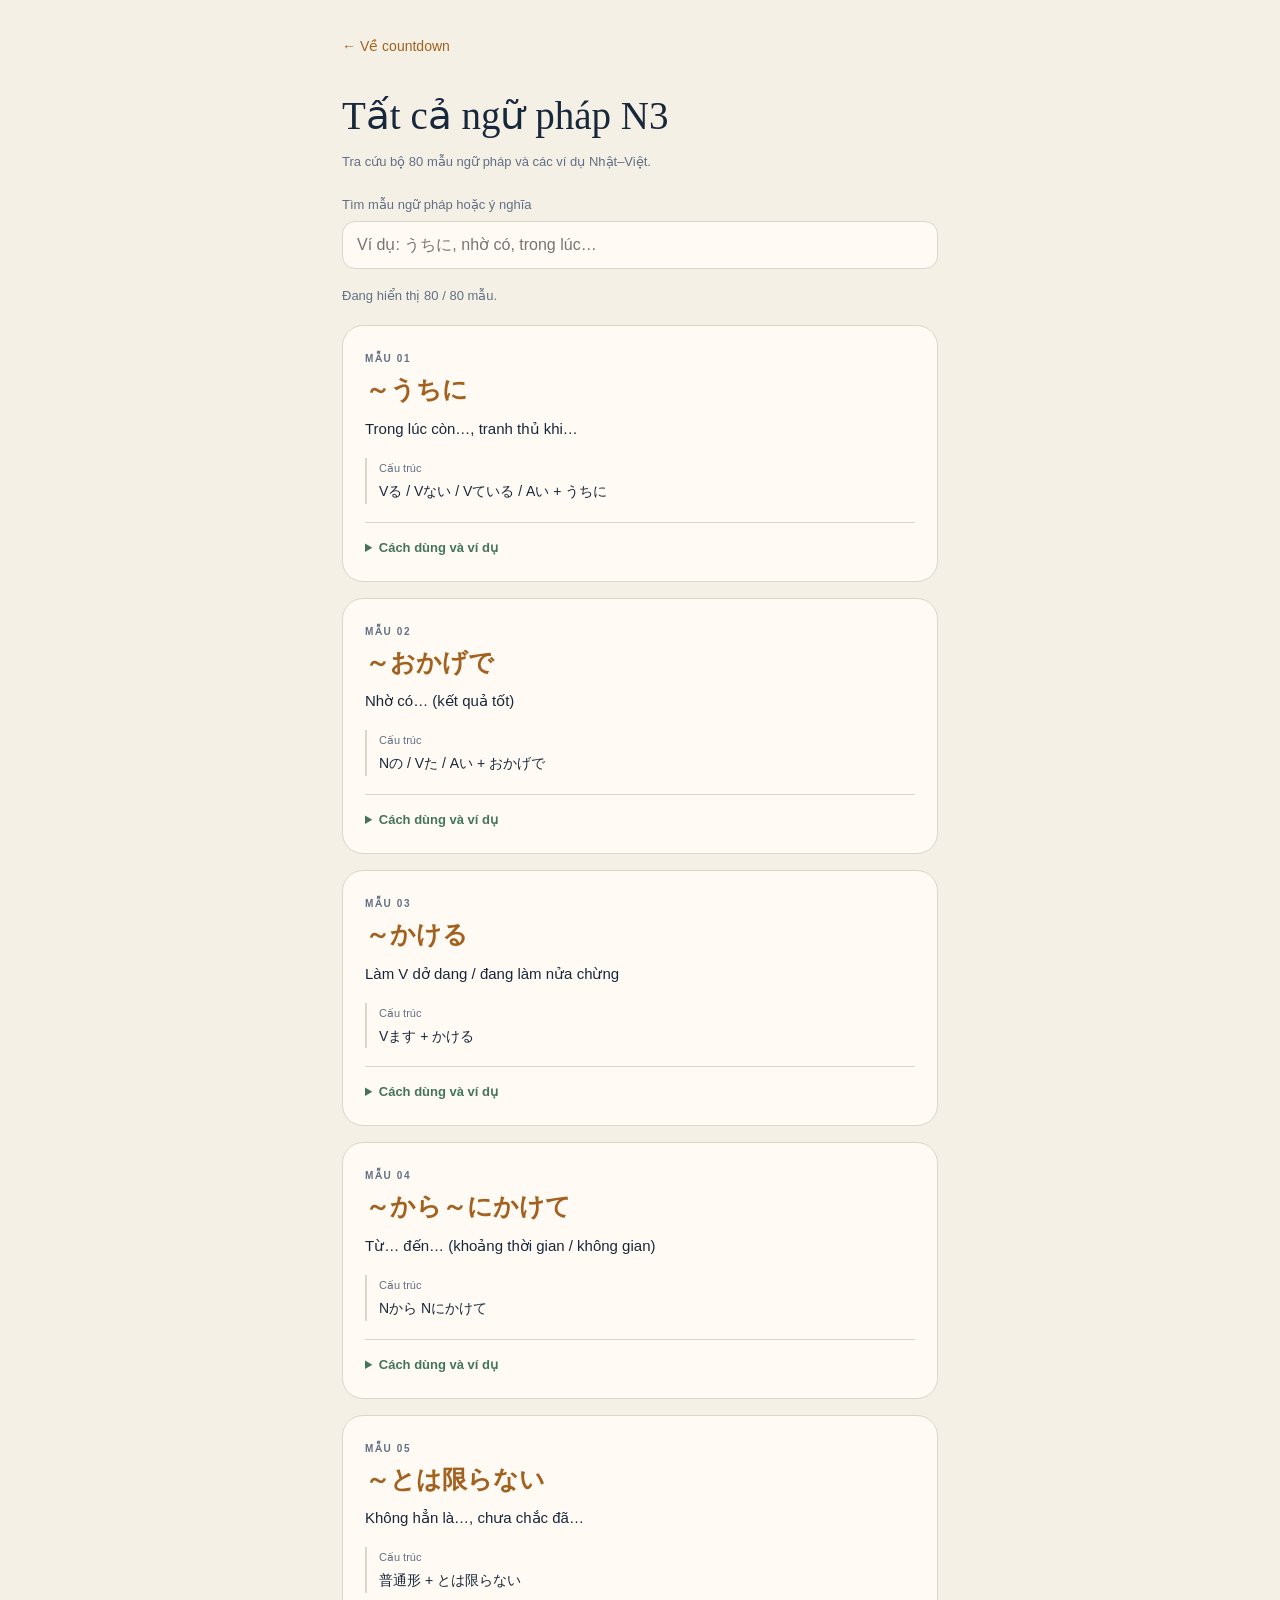
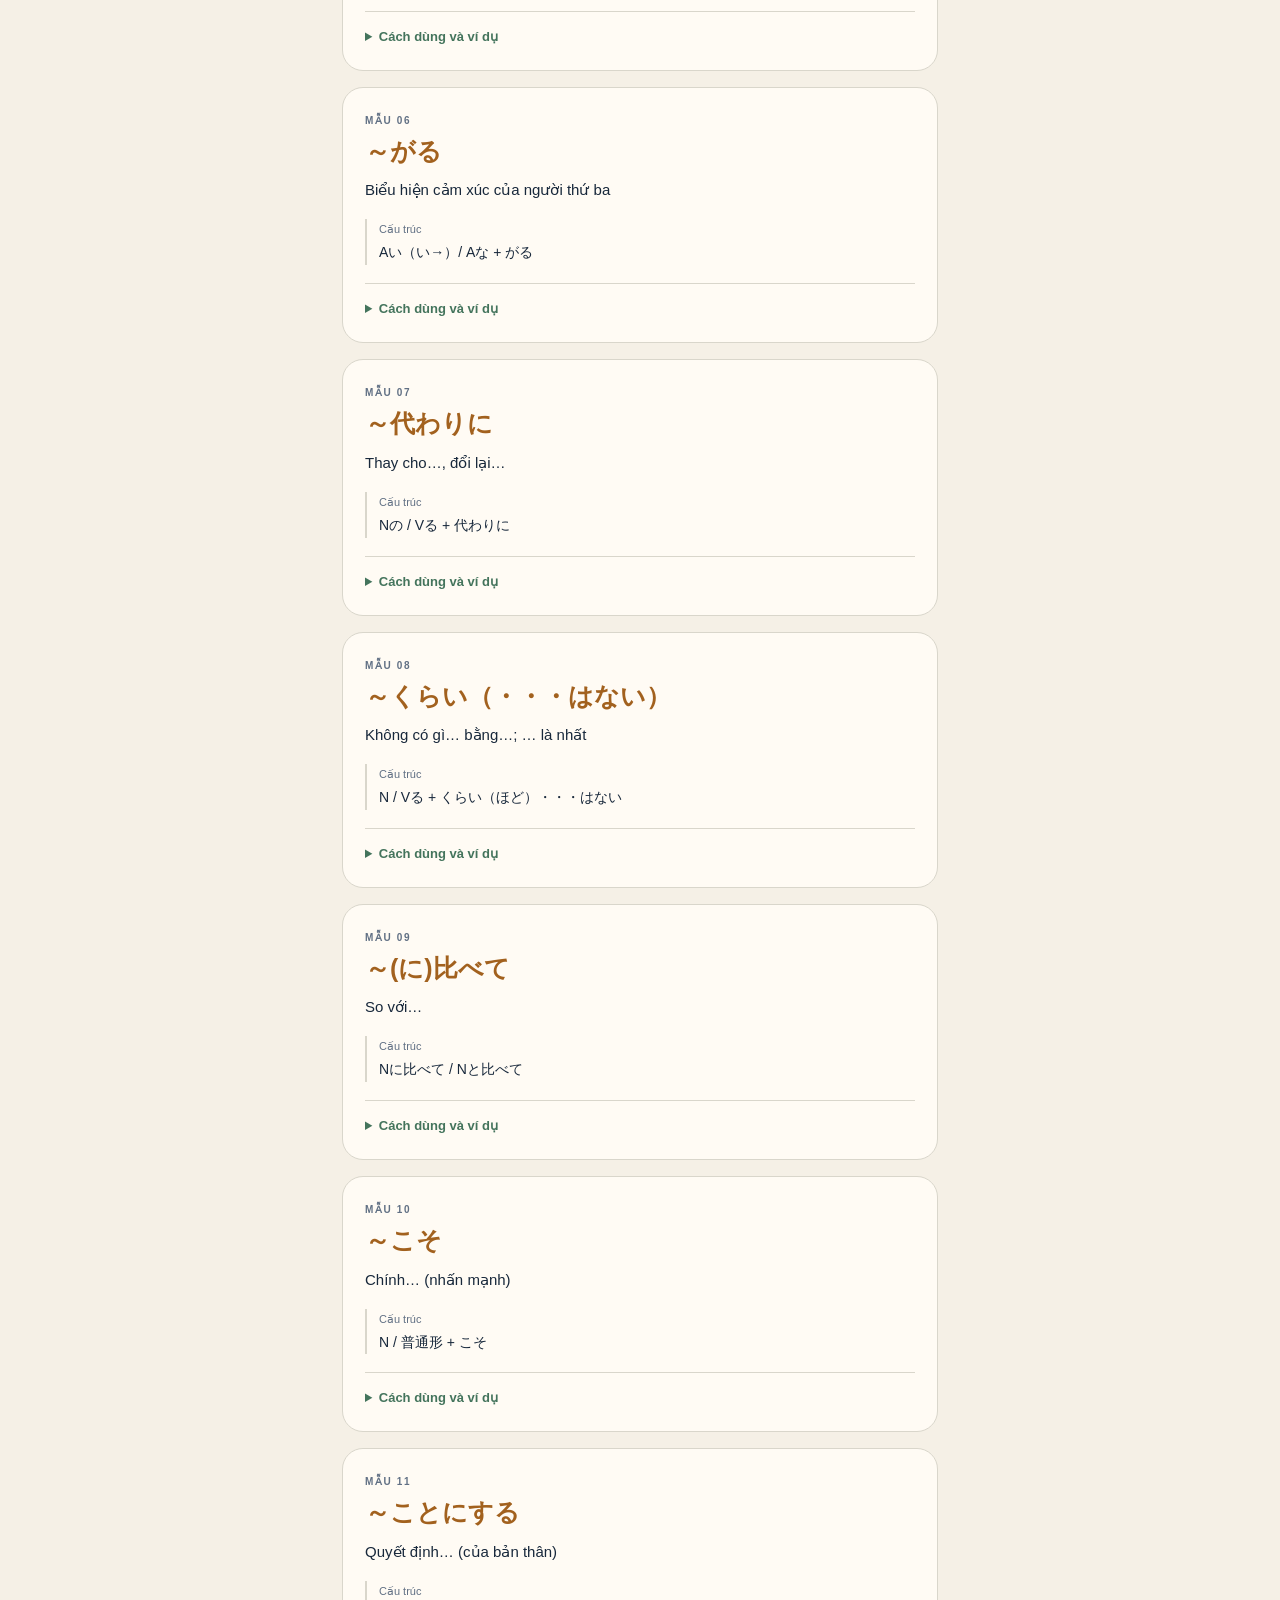
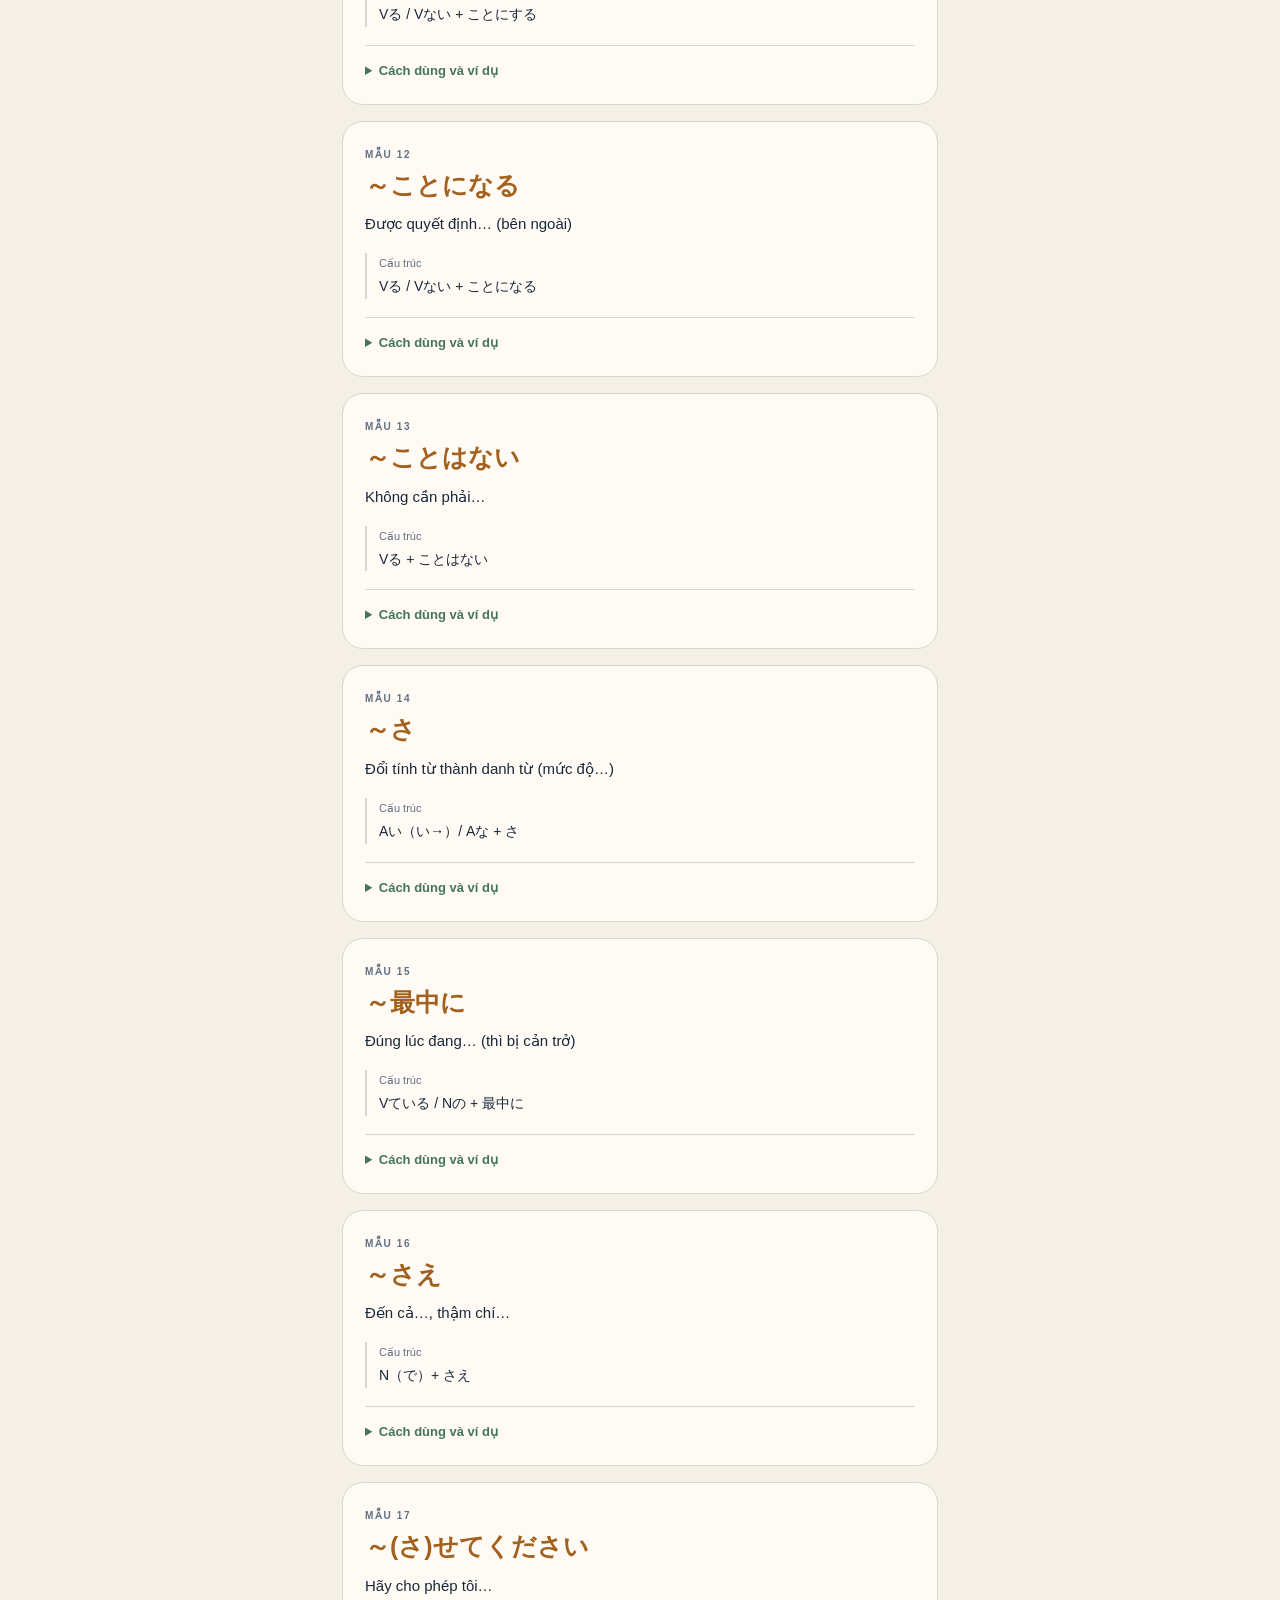
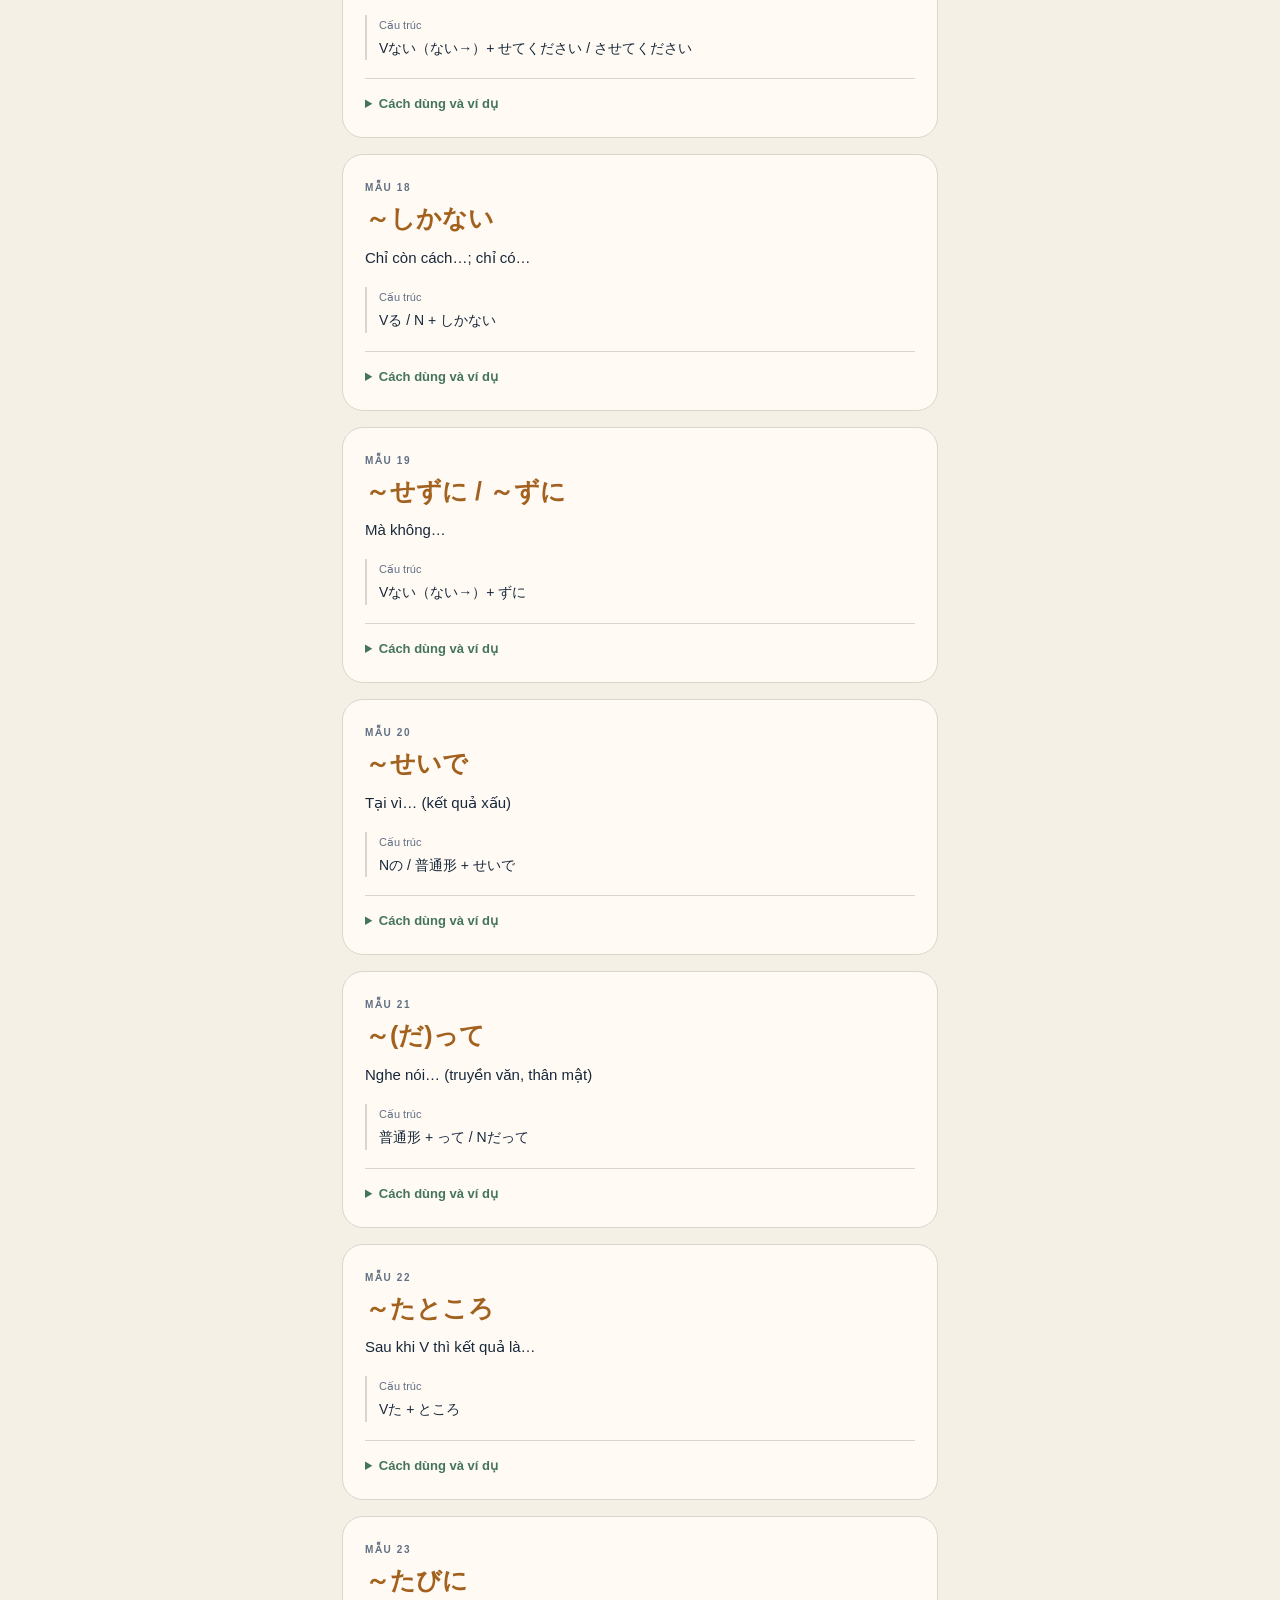
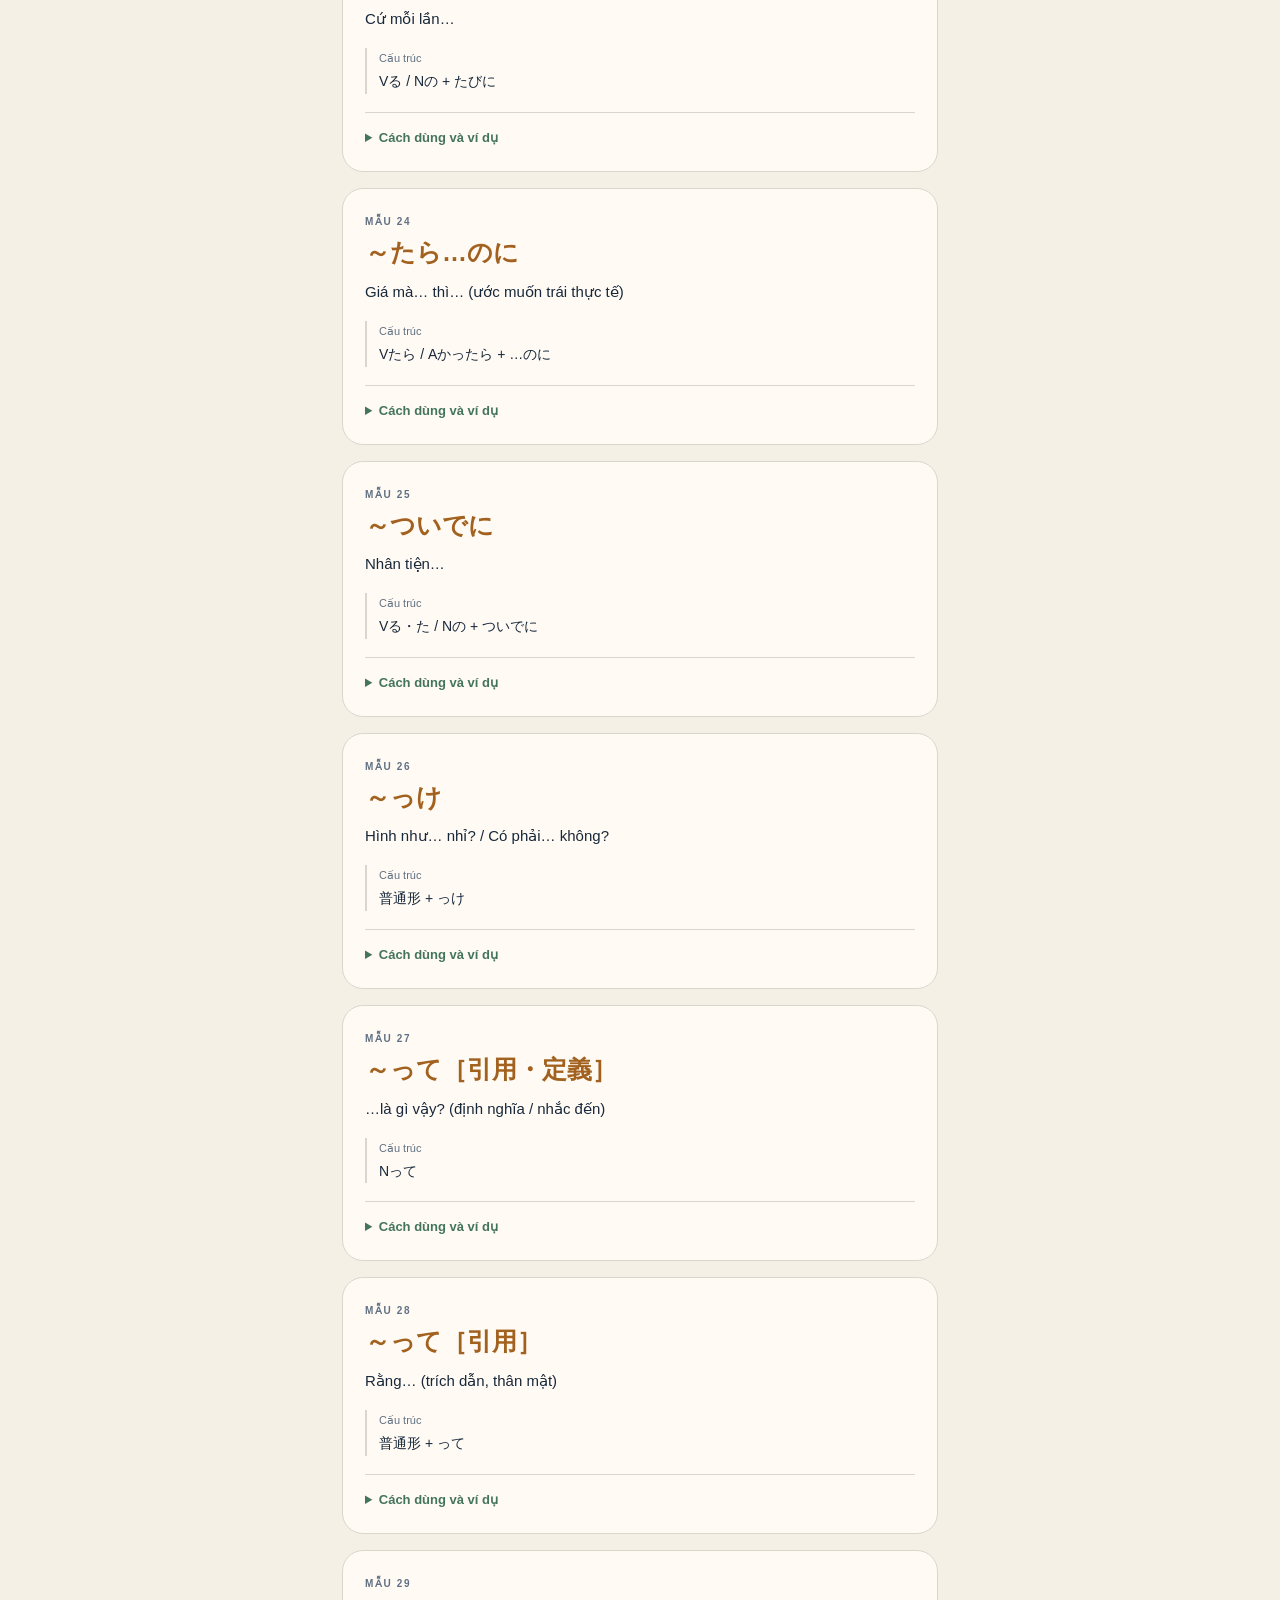
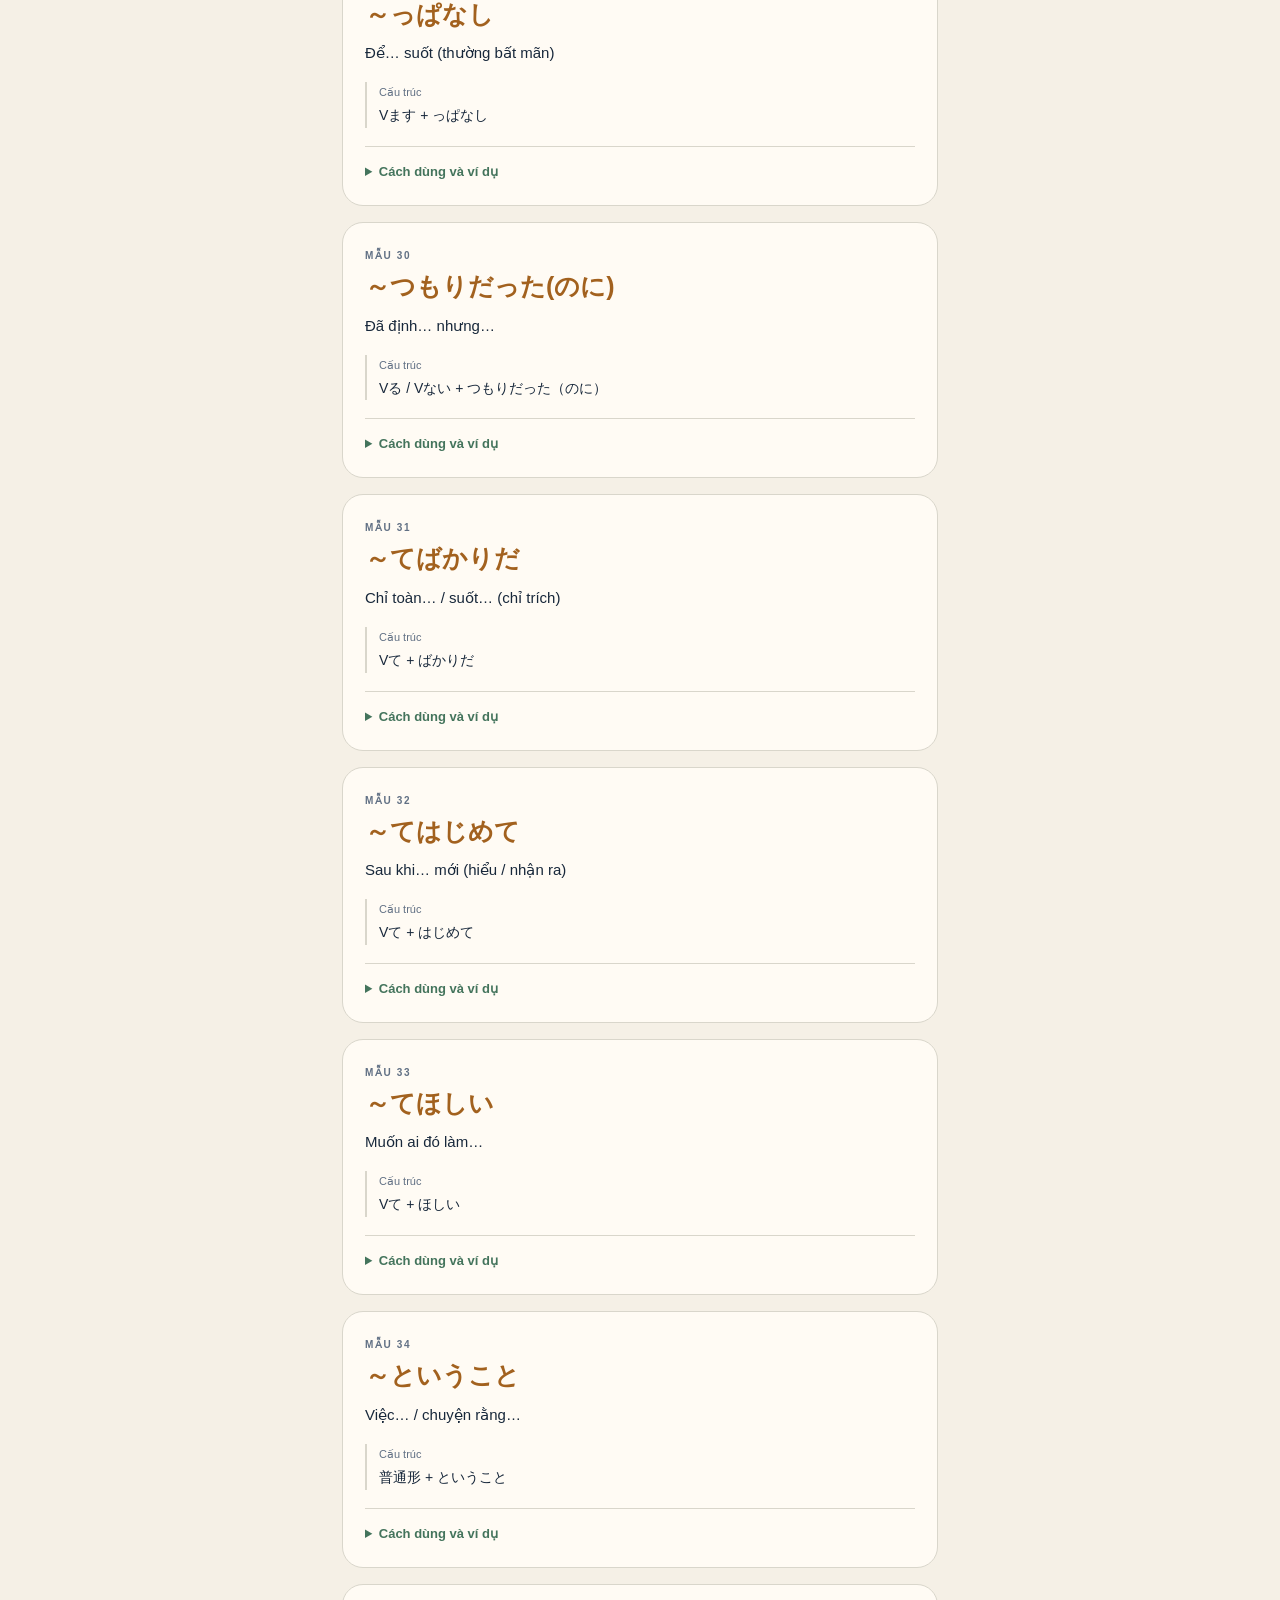
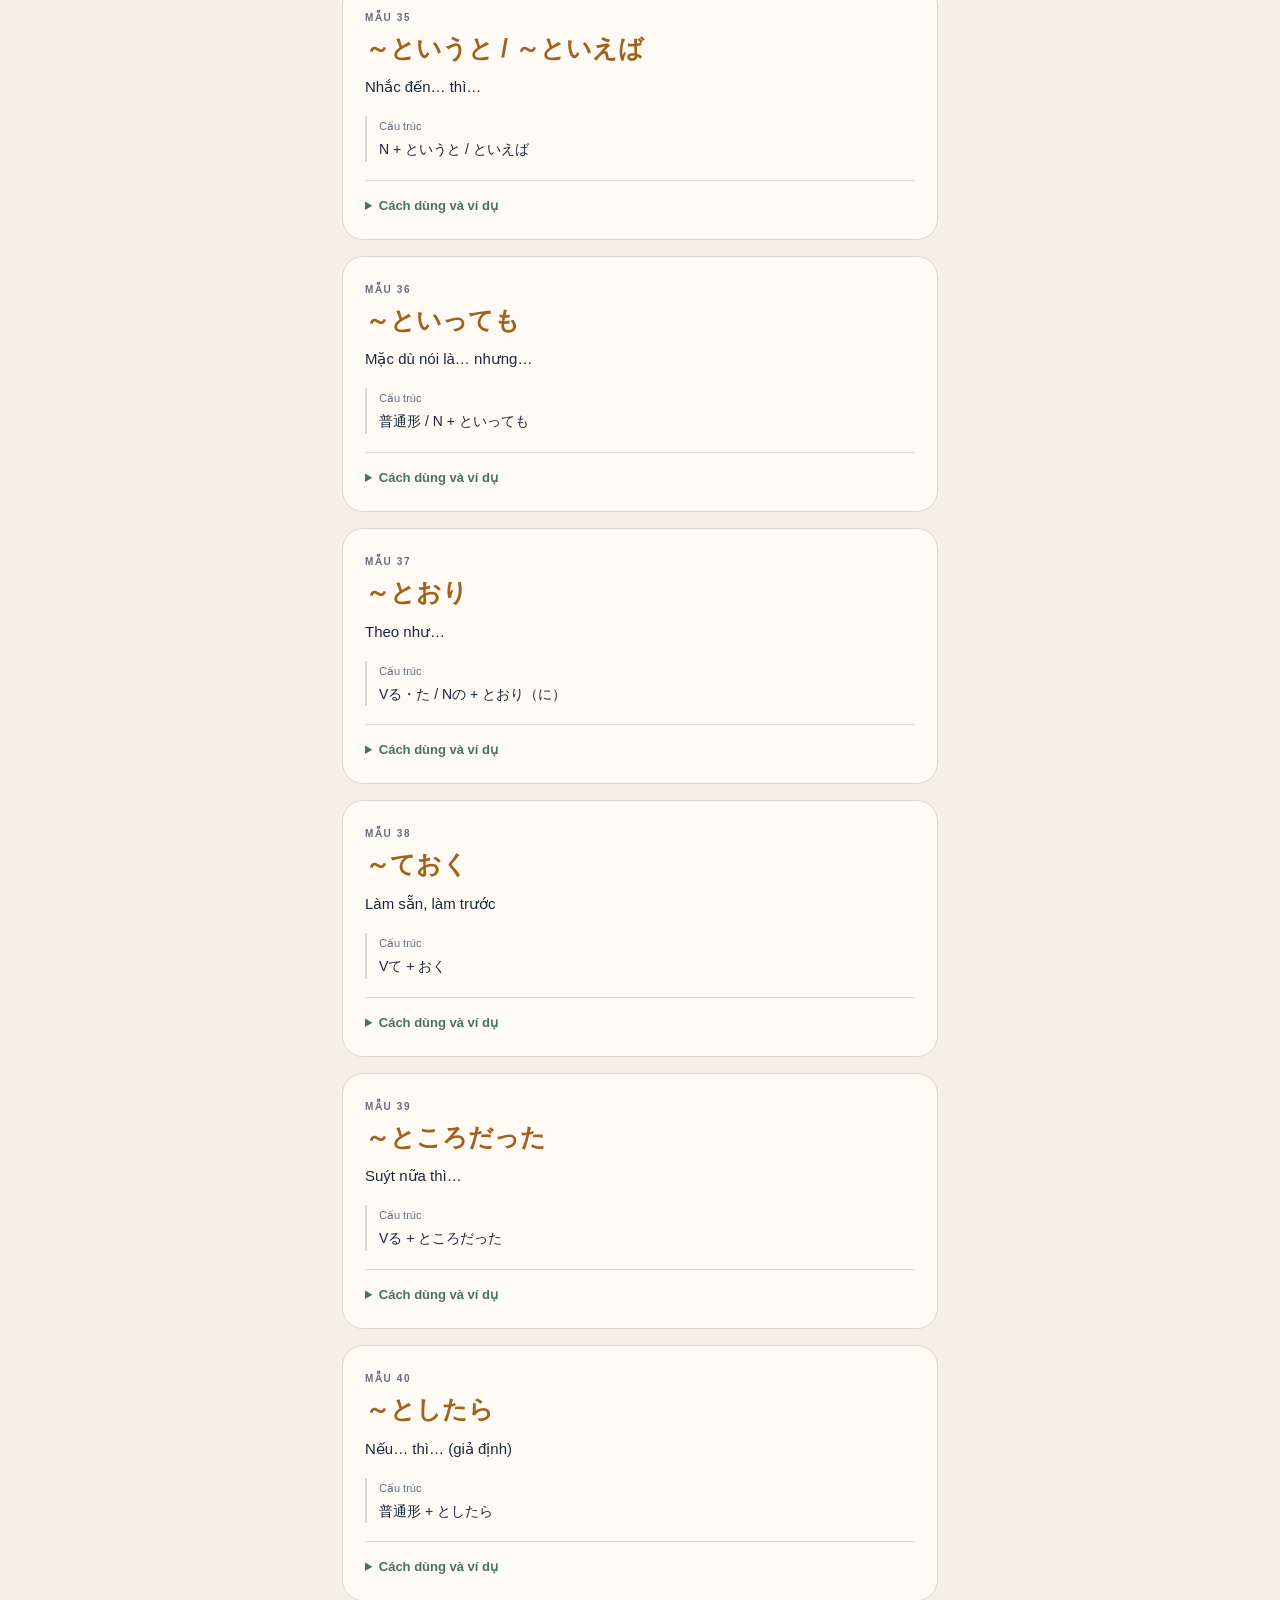
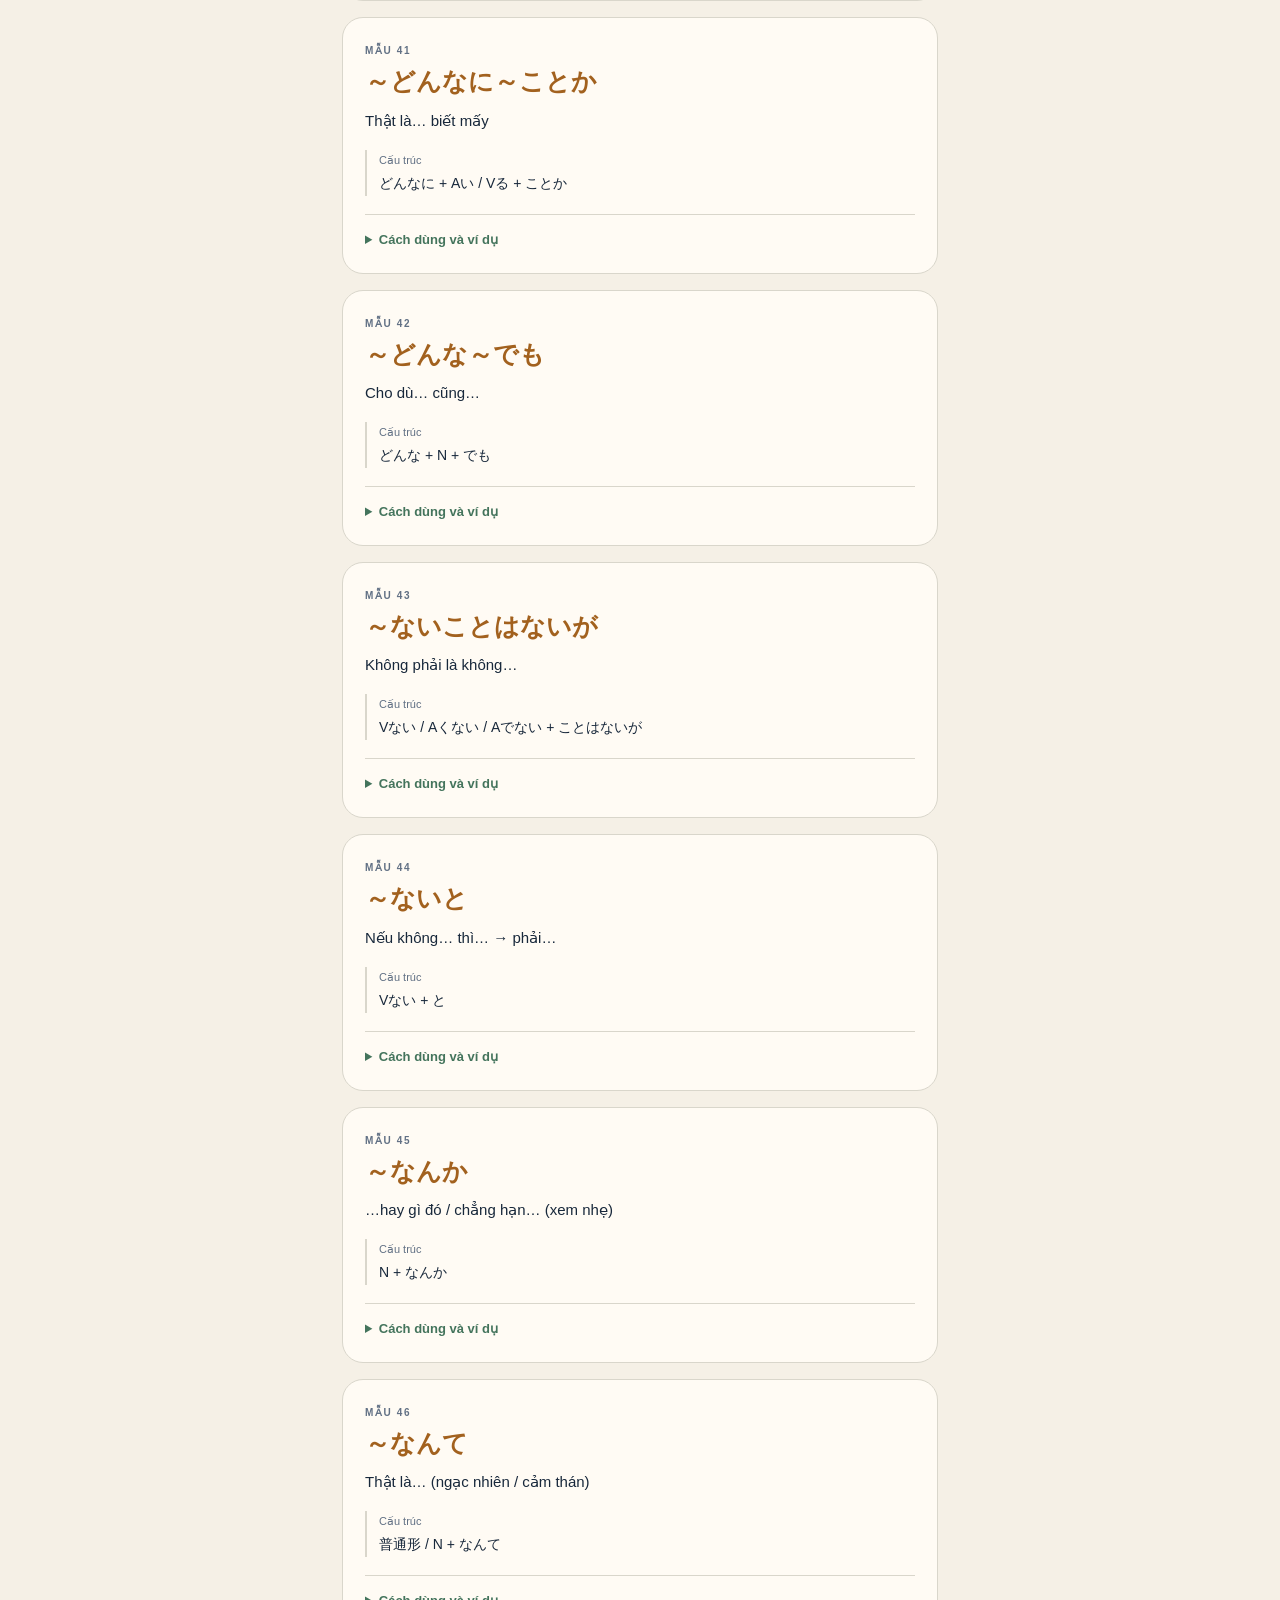
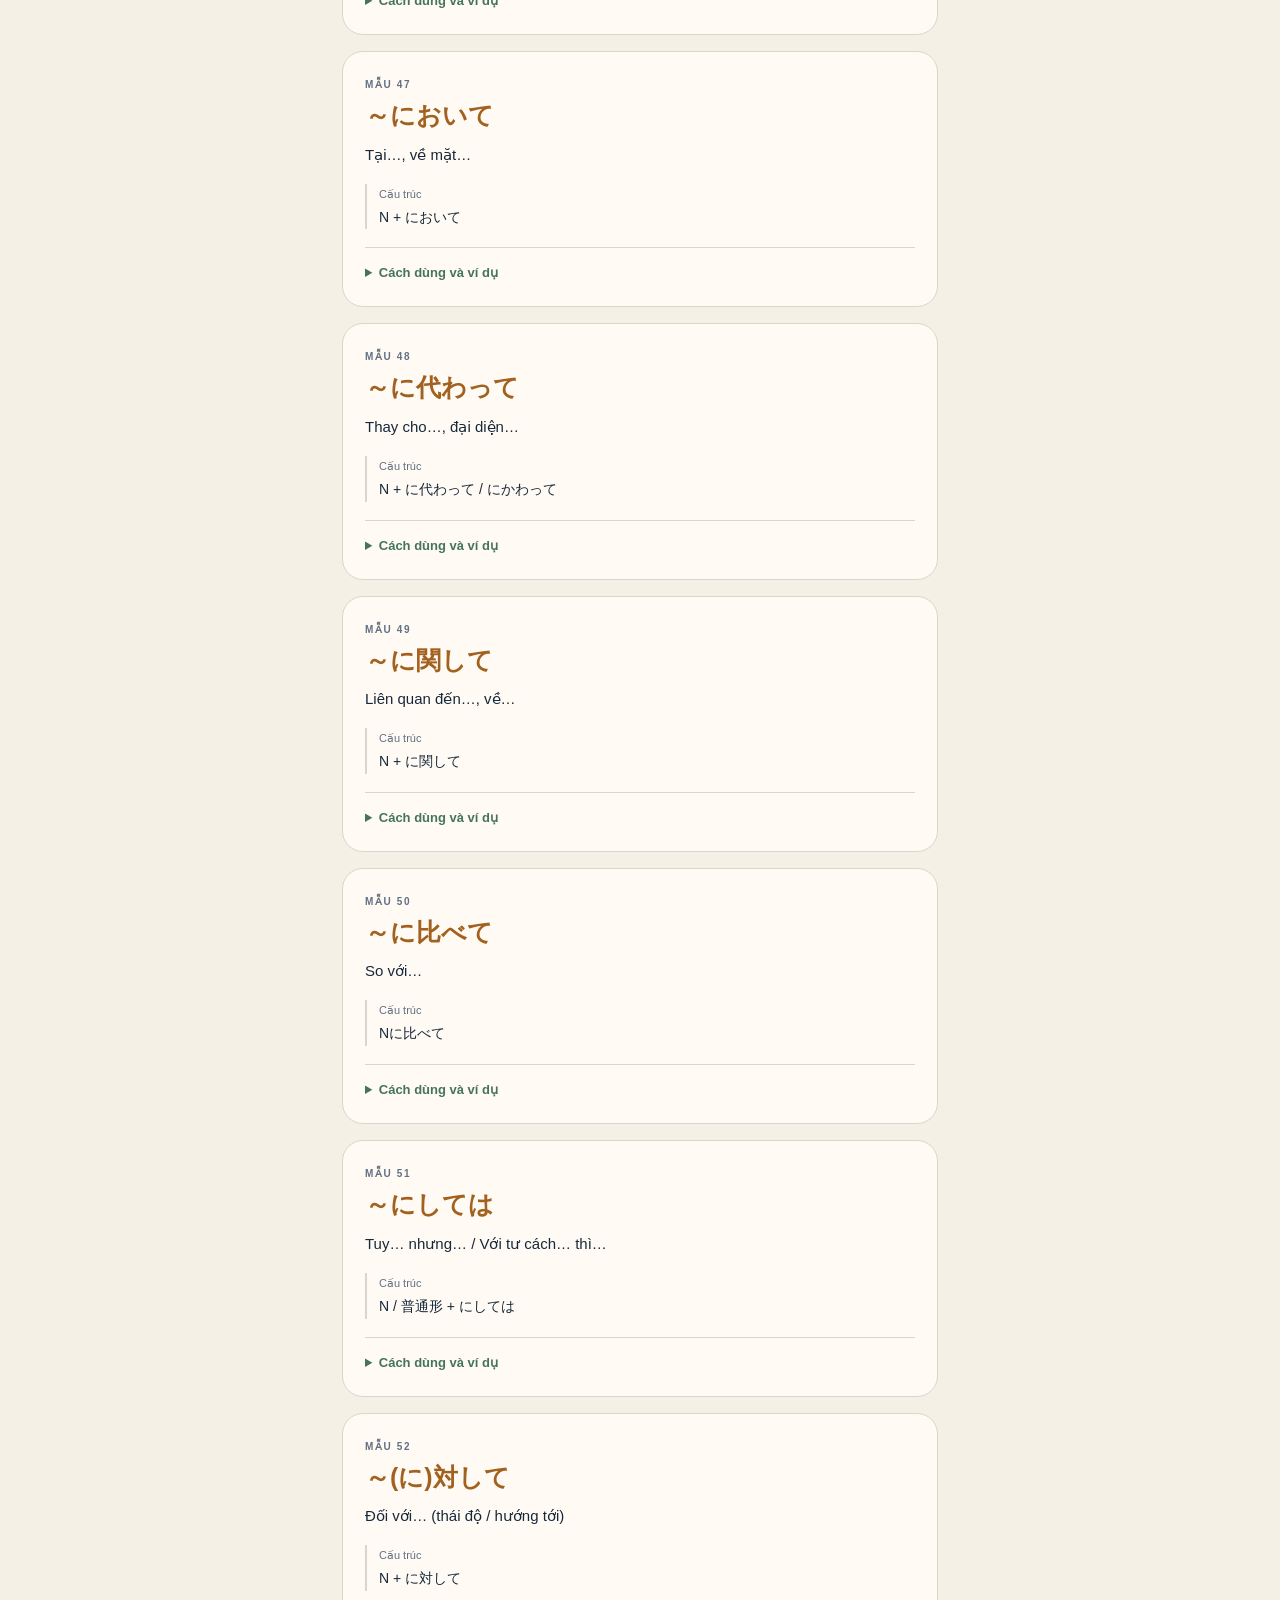
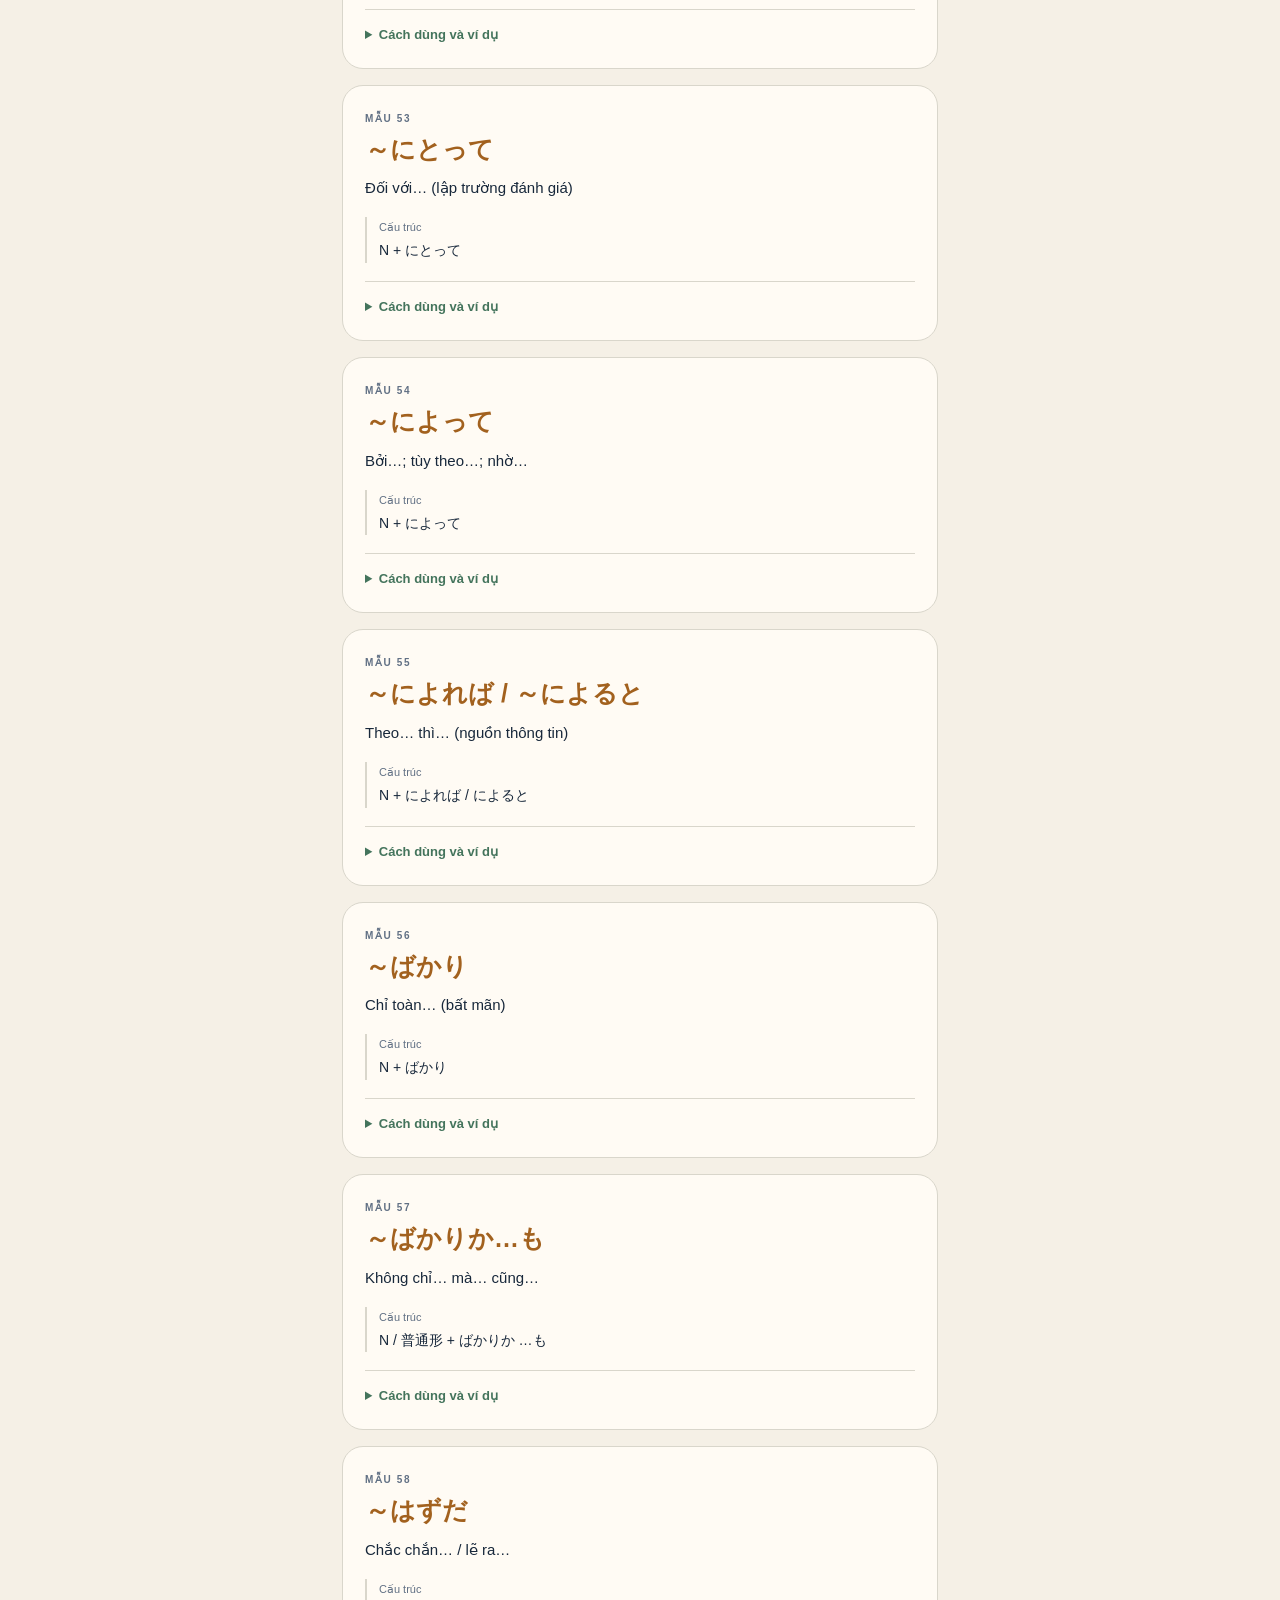
==== grammar.html @ 79e0110e "Add five random N3 grammar patterns and searchable full library" ====
<!doctype html>
<html lang="vi">
<head>
  <meta charset="utf-8">
  <meta name="viewport" content="width=device-width, initial-scale=1, viewport-fit=cover">
  <meta name="theme-color" content="#11223a">
  <title>Tất cả ngữ pháp N3 · JLPT</title>
  <link rel="icon" type="image/svg+xml" href="./icon.svg">
  <link rel="stylesheet" href="./grammar.css">
  <style>
    :root{color-scheme:dark;--bg:#0b1729;--card:#13243c;--line:#304662;--text:#f5f2e9;--muted:#a9b6c8;--accent:#eabb76;--green:#a8d6ba}
    @media(prefers-color-scheme:light){:root{color-scheme:light;--bg:#f5f0e6;--card:#fffbf4;--line:#d9d6cb;--text:#18283b;--muted:#617084;--accent:#a2611e;--green:#44745c}}
  </style>
  <script type="module" src="./grammar.js"></script>
</head>
<body class="grammar-library-page"><main id="library-grammar">
  <a href="./" class="back">← Về countdown</a>
  <header><h1>Tất cả ngữ pháp N3</h1><p class="grammar-status">Tra cứu bộ 80 mẫu ngữ pháp và các ví dụ Nhật–Việt.</p></header>
  <label class="grammar-search-label" for="grammar-search">Tìm mẫu ngữ pháp hoặc ý nghĩa</label>
  <input class="grammar-search" id="grammar-search" type="search" placeholder="Ví dụ: うちに, nhờ có, trong lúc…" autocomplete="off">
  <p class="grammar-status" id="grammar-status" role="status">Đang tải ngữ pháp…</p>
  <button class="grammar-retry" id="grammar-retry" type="button" hidden>Thử tải lại</button>
  <div class="grammar-list" id="grammar-list" aria-busy="true"></div>
  <noscript>Bật JavaScript để xem danh sách ngữ pháp.</noscript>
</main></body>
</html>
---- grammar.css ----
.grammar-panel{margin-top:36px}.grammar-heading{font-family:Georgia,"Times New Roman",serif;font-size:29px;font-weight:400;line-height:1.2;margin:10px 0 12px}.grammar-status{font-size:13px;color:var(--muted);line-height:1.6;margin:0 0 19px}.grammar-list{display:grid;gap:16px}.grammar-card{min-width:0;padding:22px;border:1px solid var(--line);border-radius:21px;background:var(--card);overflow-wrap:anywhere}.grammar-number{font-size:10px;letter-spacing:.16em;color:var(--muted);font-weight:750}.grammar-pattern{font-size:25px;line-height:1.5;color:var(--accent);font-weight:700;margin:5px 0 8px}.grammar-meaning{font-size:15px;line-height:1.6;margin:0 0 17px;color:var(--text)}.grammar-structure{border-left:2px solid var(--line);padding-left:12px}.grammar-structure>span{color:var(--muted);font-size:11px}.grammar-structure p{font-size:14px;line-height:1.7;margin:4px 0 0;white-space:pre-wrap;color:var(--text)}.grammar-details{margin-top:18px;border-top:1px solid var(--line);padding-top:13px}.grammar-details summary{cursor:pointer;color:var(--green);font-weight:650;font-size:13px;padding:4px 0}.grammar-details summary:focus-visible,.grammar-settings-link:focus-visible{outline:2px solid var(--accent);outline-offset:4px;border-radius:3px}.grammar-detail-content{font-size:14px;line-height:1.75;color:var(--text)}.grammar-detail-content p{margin:13px 0;white-space:pre-wrap}.grammar-example{border-radius:12px;background:var(--bg);padding:4px 14px}.grammar-example-jp{font-size:17px}.grammar-example .grammar-hira{color:var(--muted);font-size:13px}.grammar-note{color:var(--muted)}.grammar-source{color:var(--muted);font-size:11px}.grammar-retry{border:1px solid var(--line);border-radius:12px;background:var(--card);color:var(--text);font:inherit;padding:12px 18px;cursor:pointer}.grammar-settings{border-top:1px solid var(--line);margin-top:22px;padding-top:18px}.grammar-settings-link{color:var(--accent);font-size:14px;font-weight:700;text-decoration:none;display:block;padding:5px 0}.grammar-library-page{margin:0;background:var(--bg);color:var(--text);font-family:ui-sans-serif,-apple-system,BlinkMacSystemFont,"Segoe UI",sans-serif}.grammar-library-page *{box-sizing:border-box}.grammar-library-page main{max-width:640px;margin:auto;padding:calc(30px + env(safe-area-inset-top)) 22px calc(40px + env(safe-area-inset-bottom))}.grammar-library-page .back{color:var(--accent);text-decoration:none;font-size:14px;display:inline-block;padding:8px 0}.grammar-library-page header{margin:32px 0 24px}.grammar-library-page h1{font-family:Georgia,"Times New Roman",serif;font-size:39px;font-weight:400;line-height:1.15;margin:10px 0 13px}.grammar-search-label{display:block;color:var(--muted);font-size:13px;margin-bottom:9px}.grammar-search{width:100%;font:inherit;font-size:16px;border:1px solid var(--line);border-radius:13px;background:var(--card);color:var(--text);padding:14px;margin:0 0 17px}.grammar-search:focus{outline:2px solid var(--accent);outline-offset:2px}.grammar-library-page [hidden]{display:none!important}
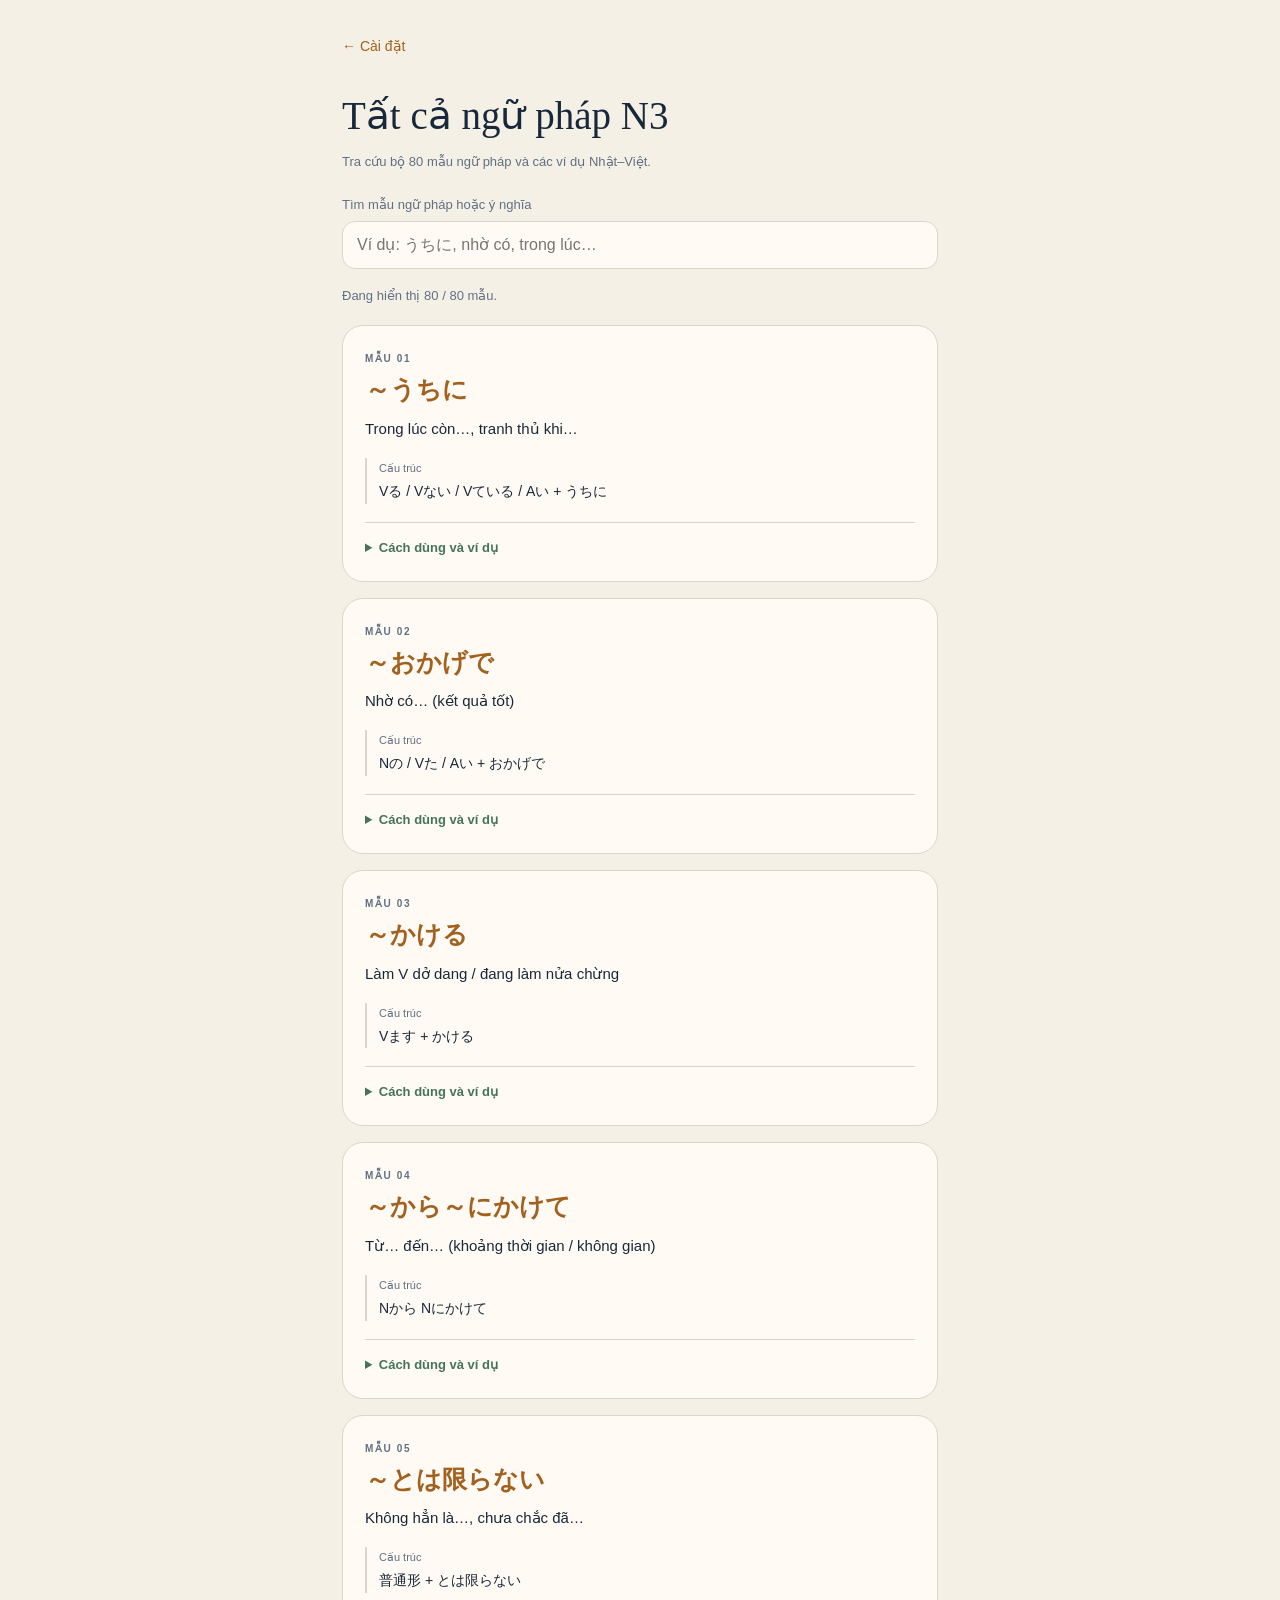
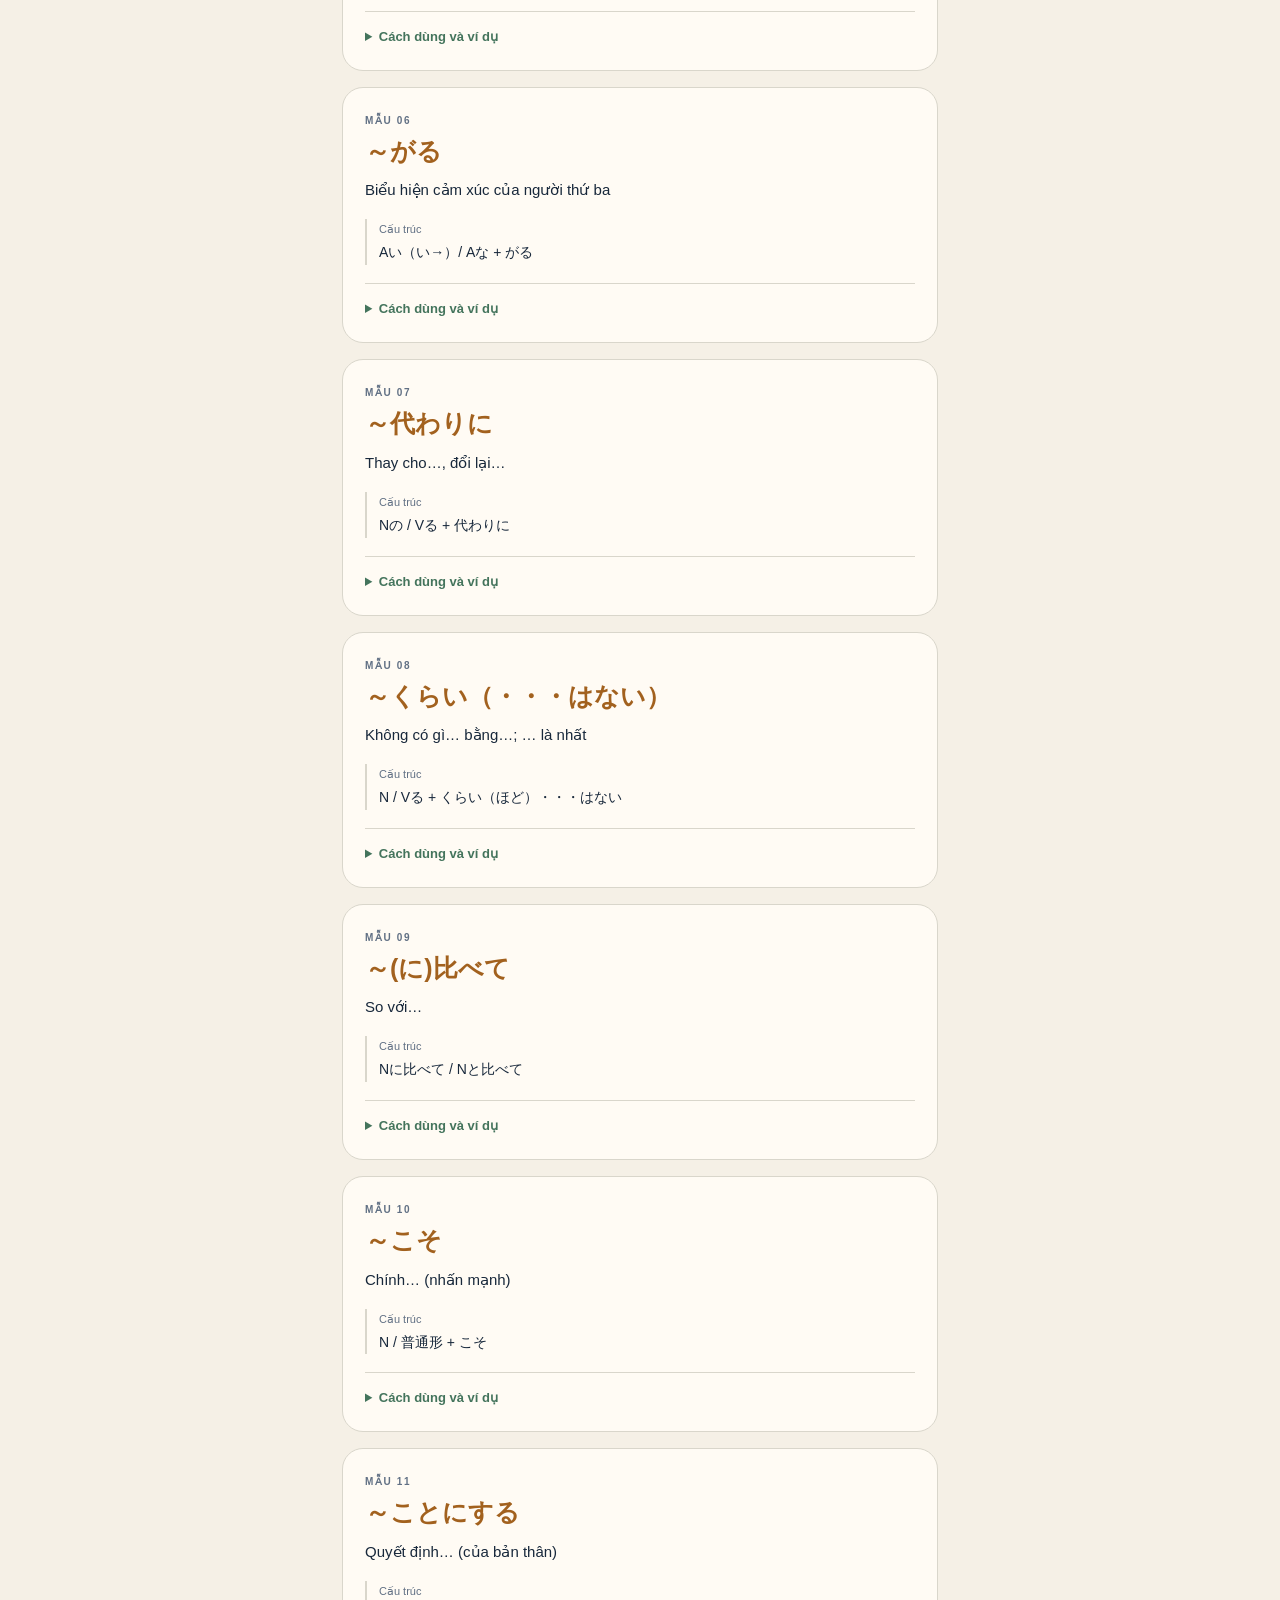
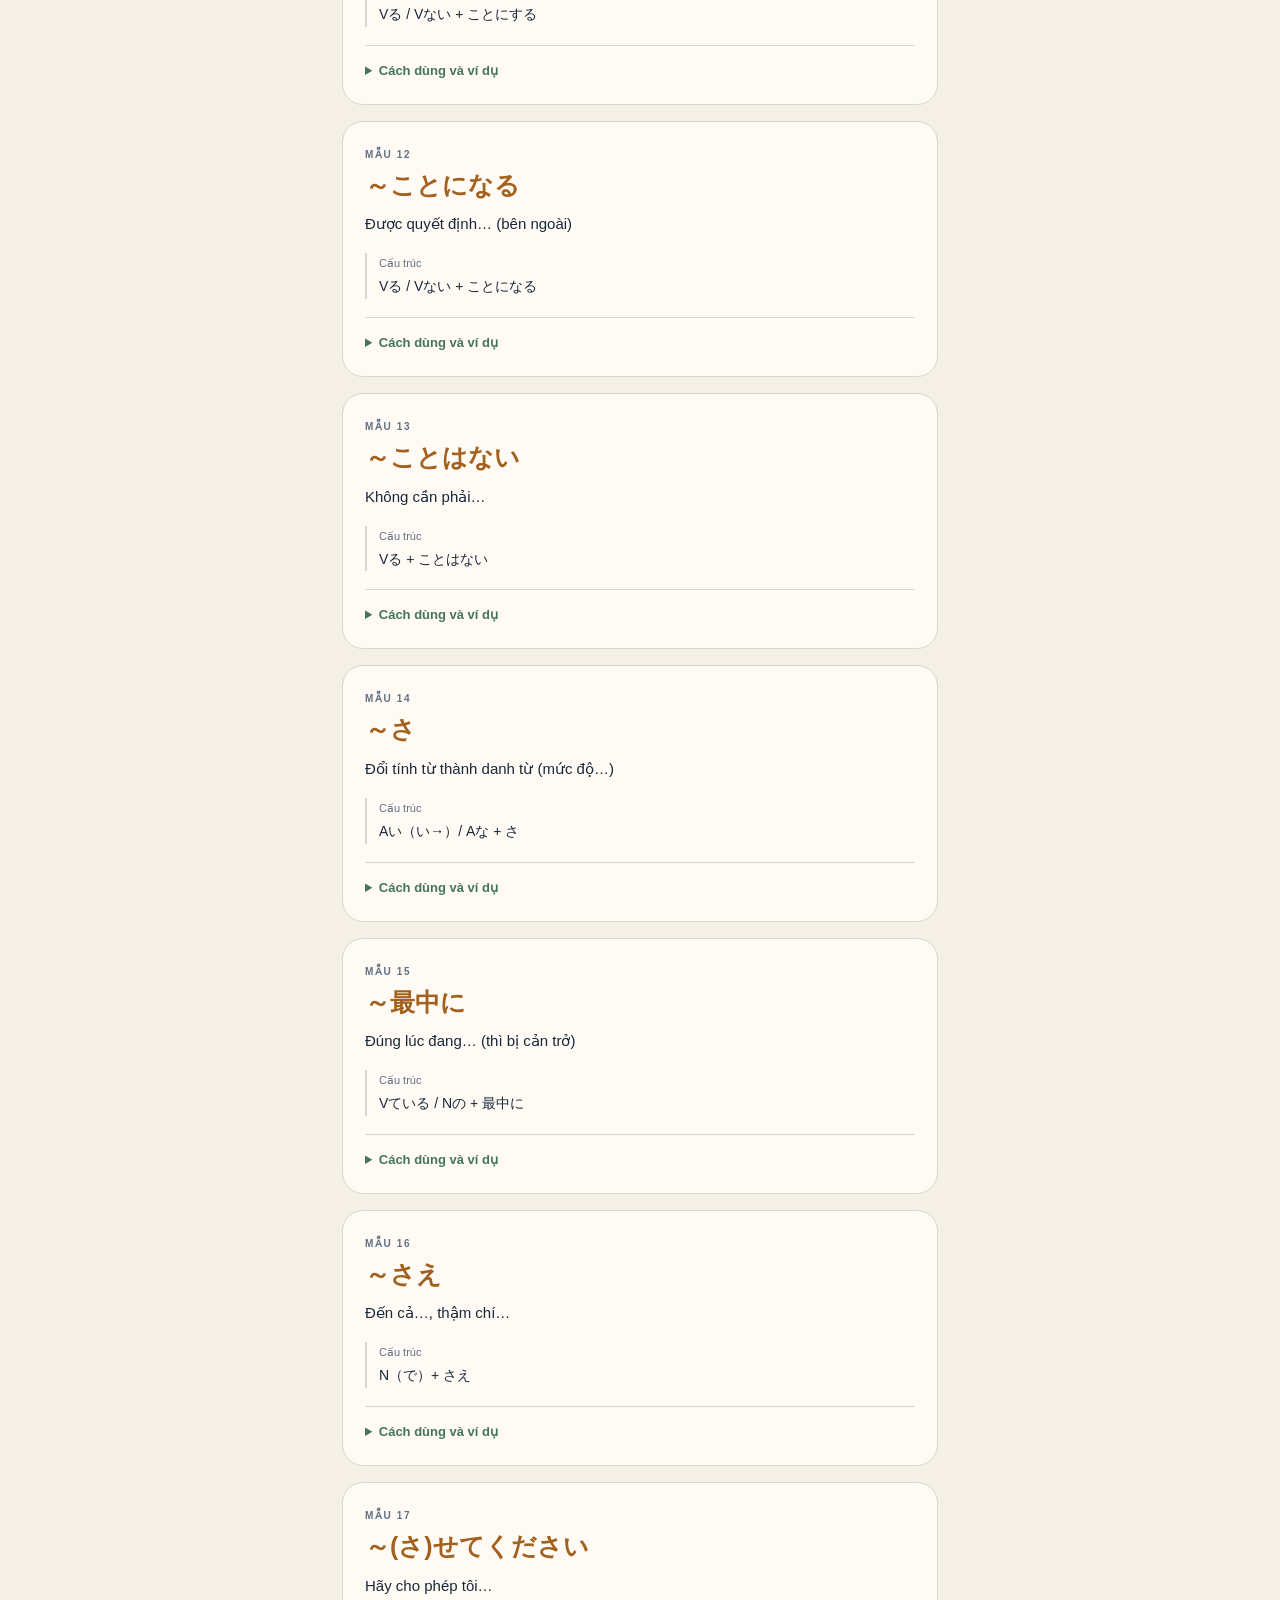
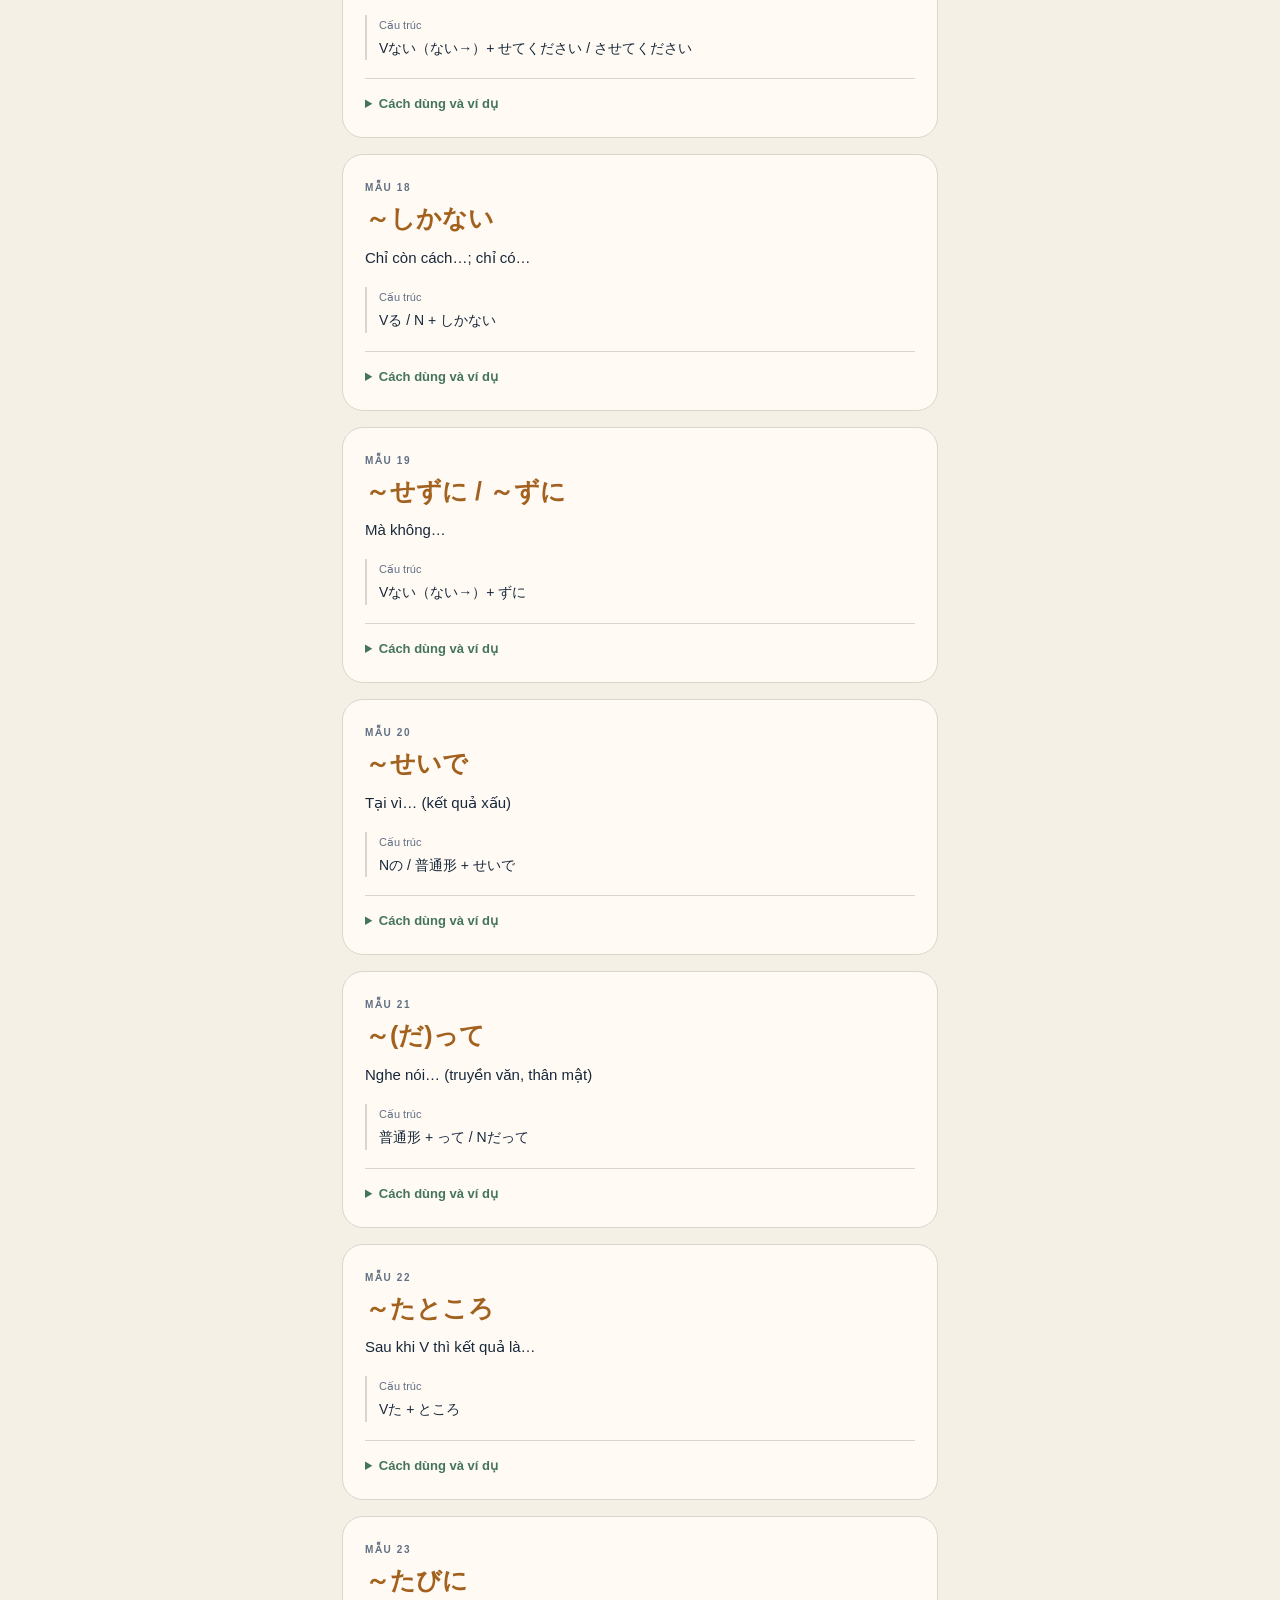
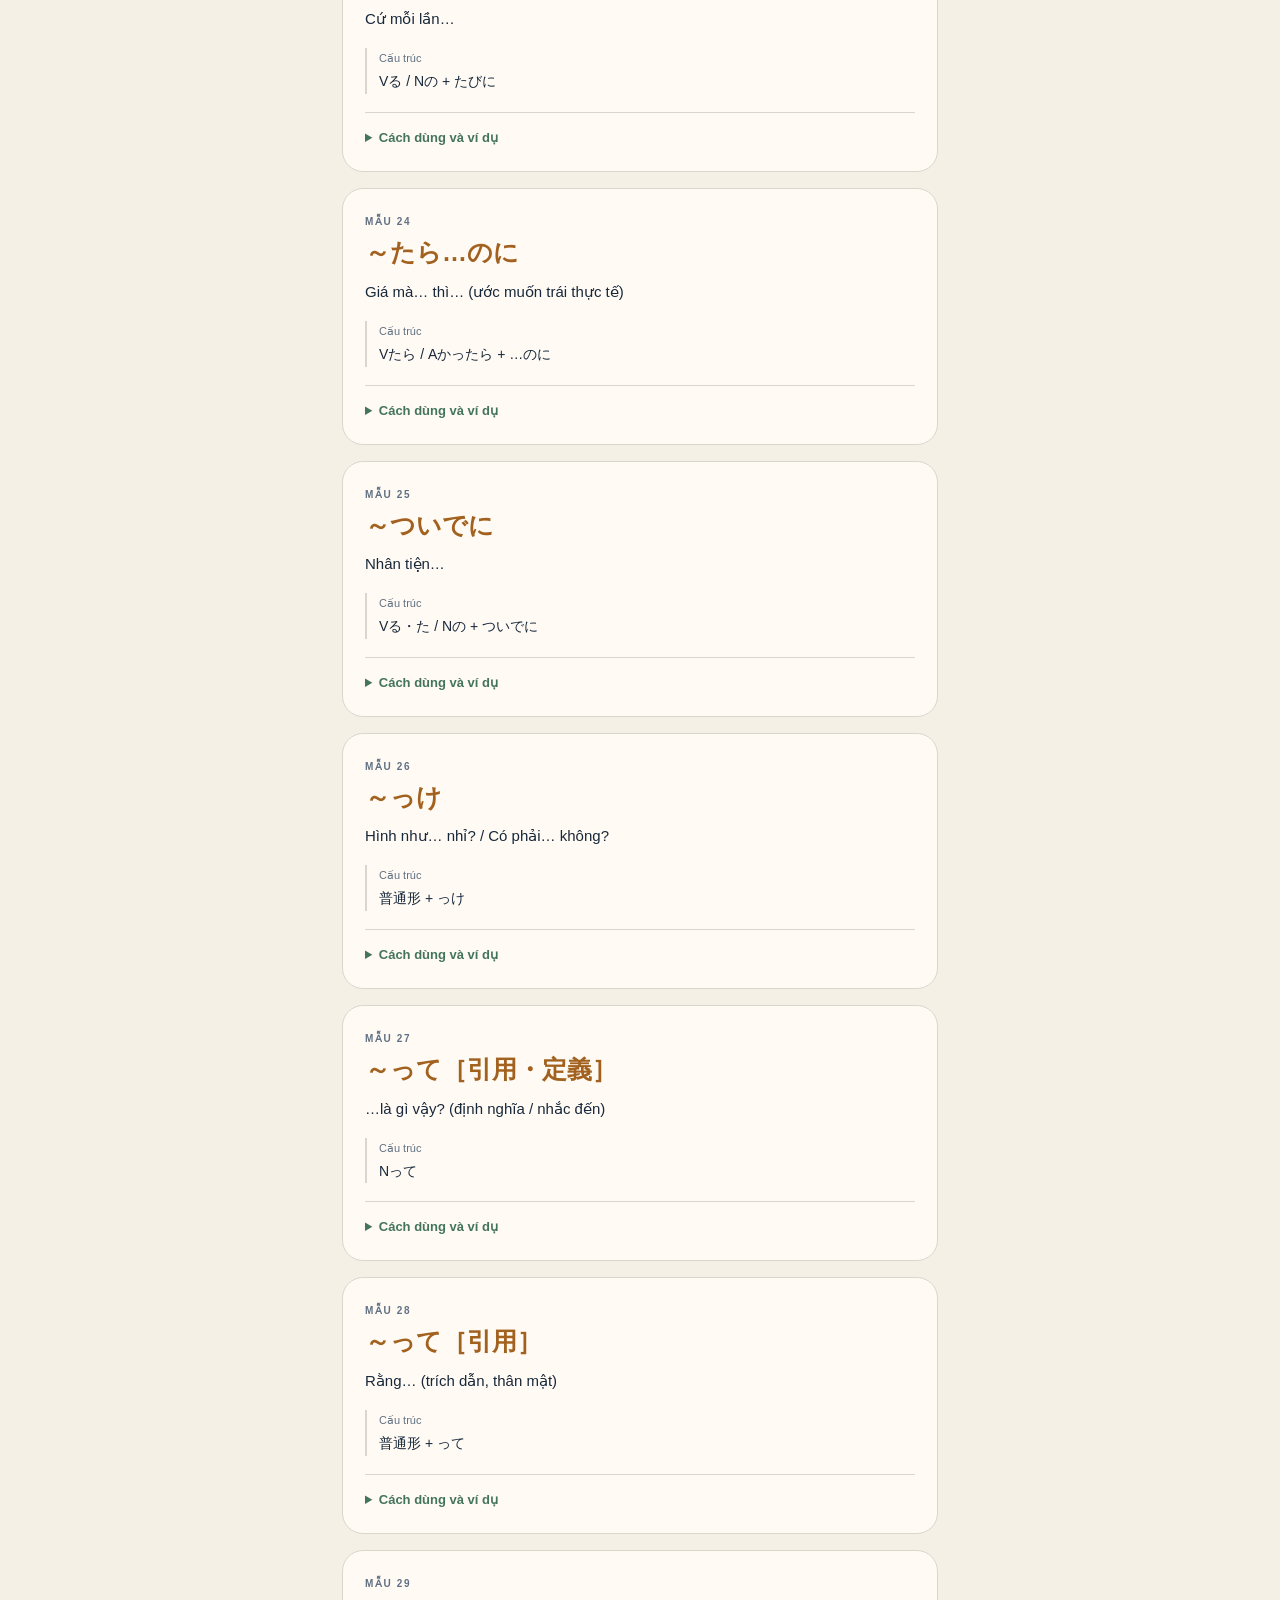
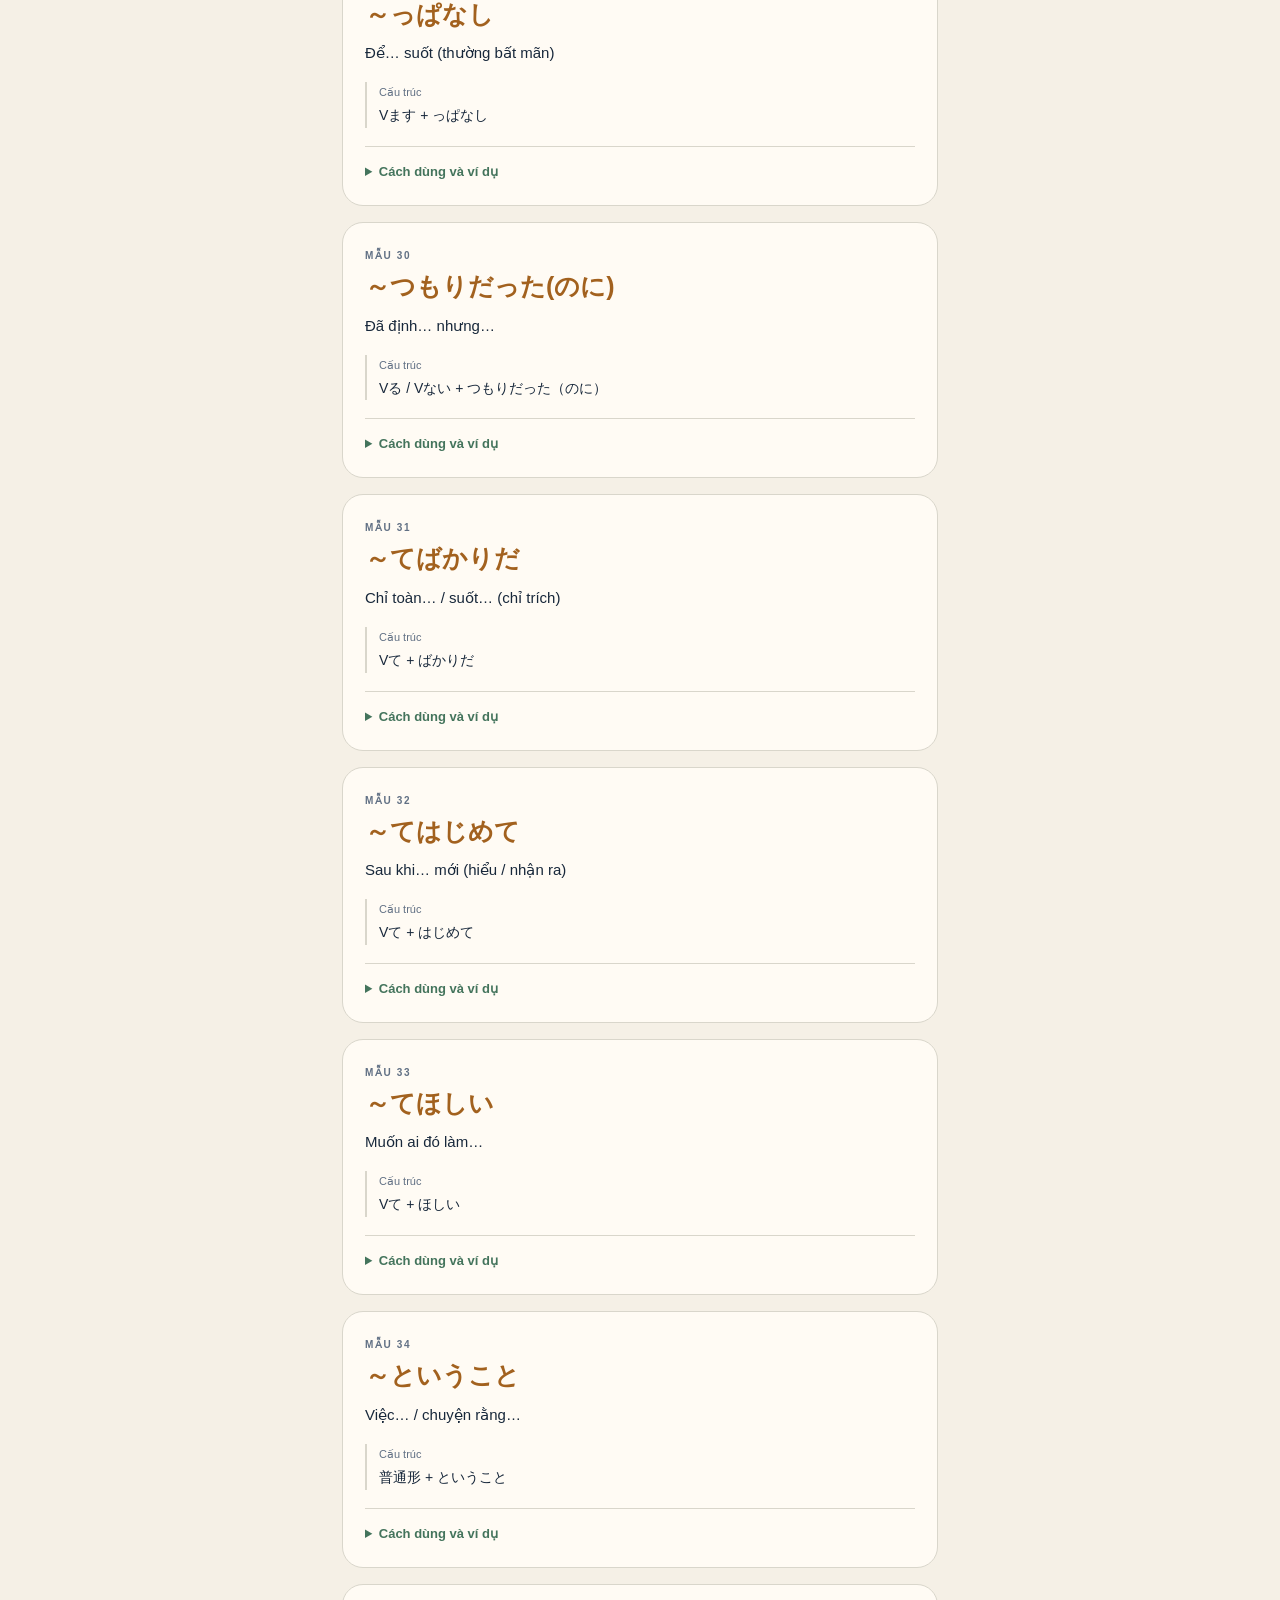
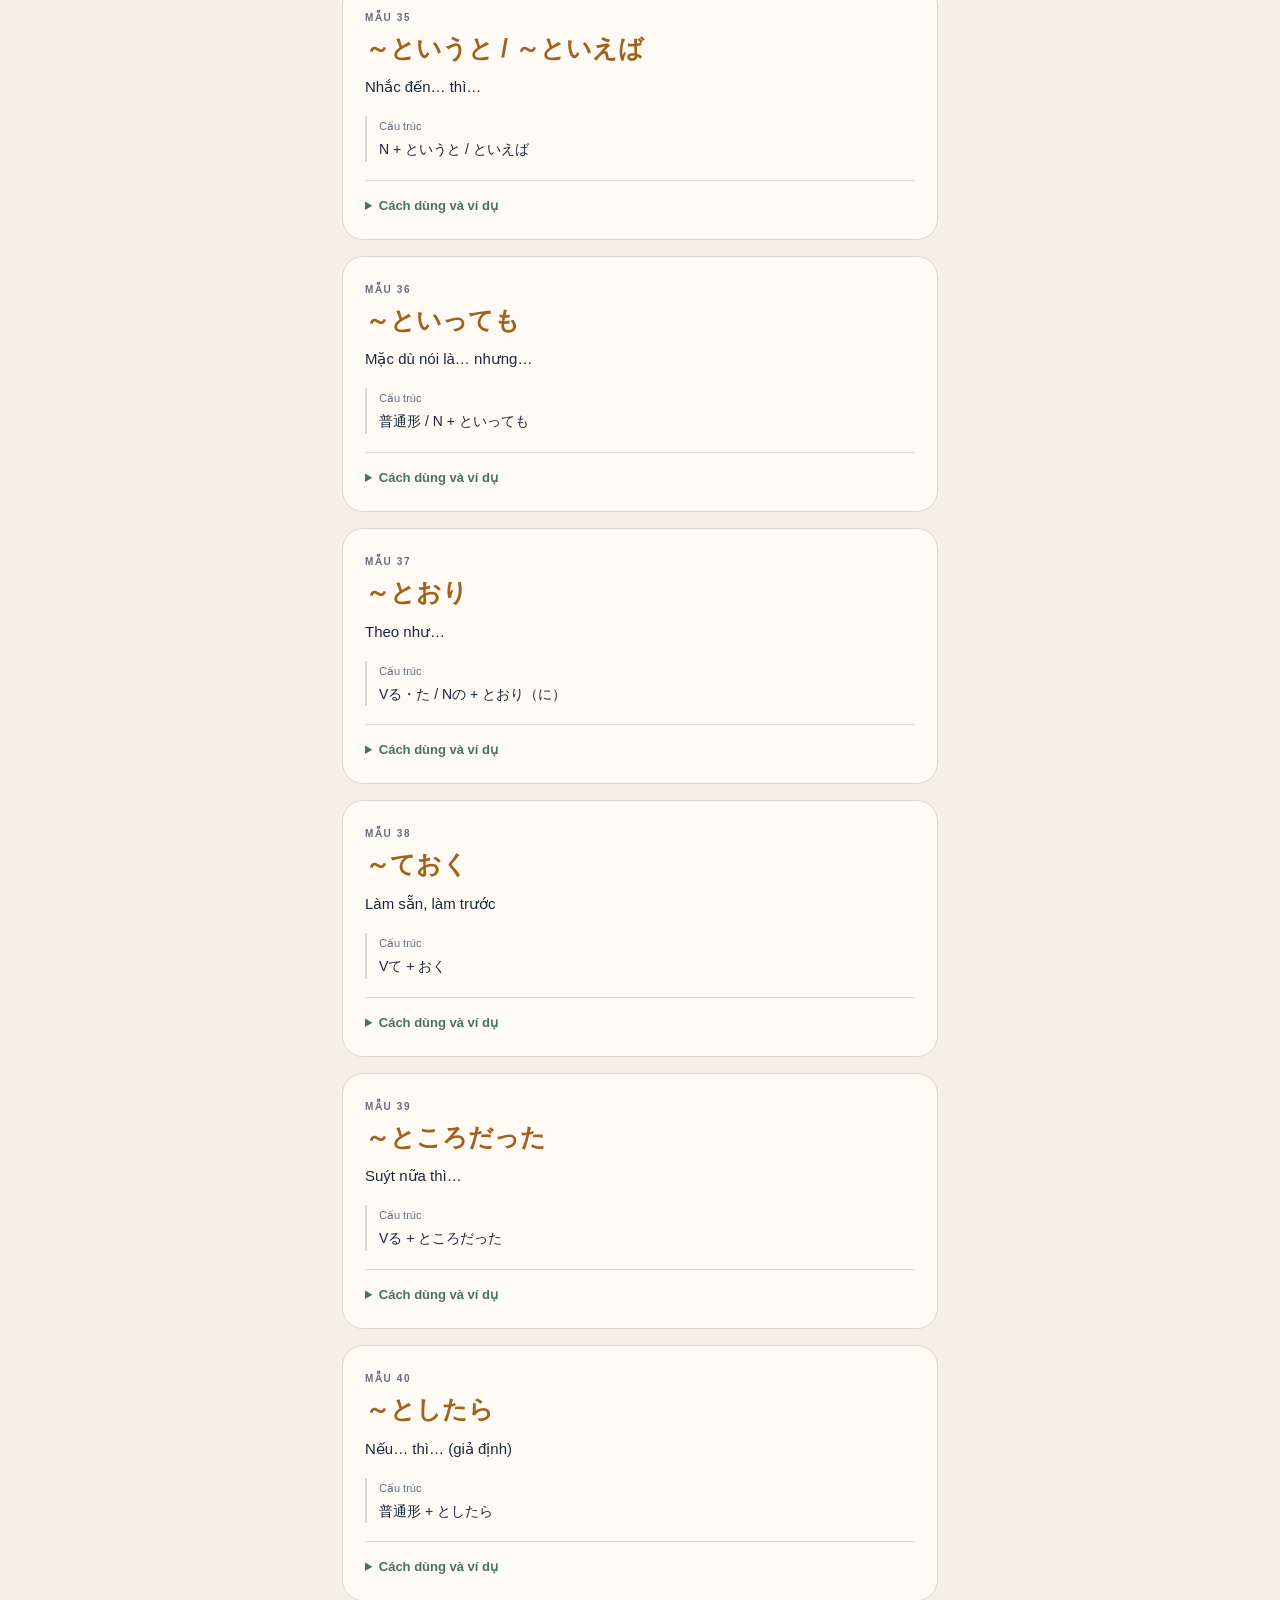
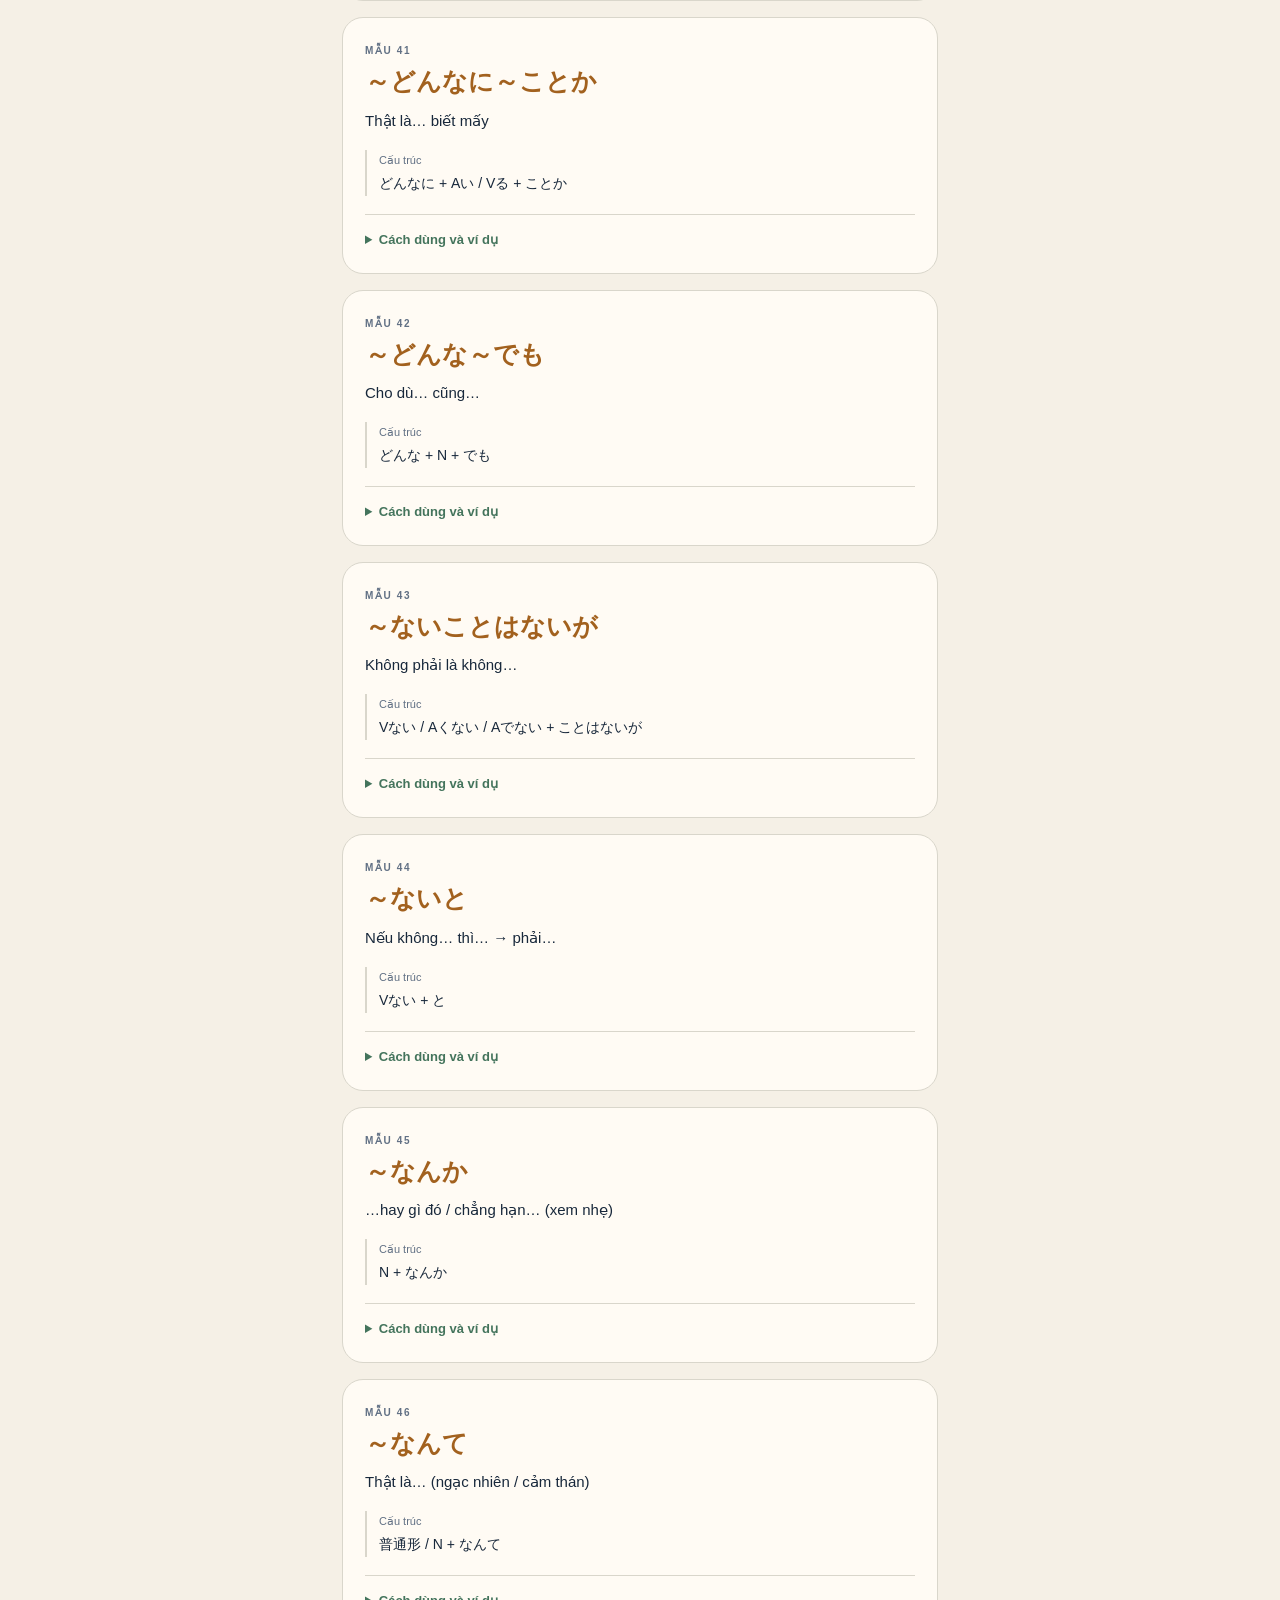
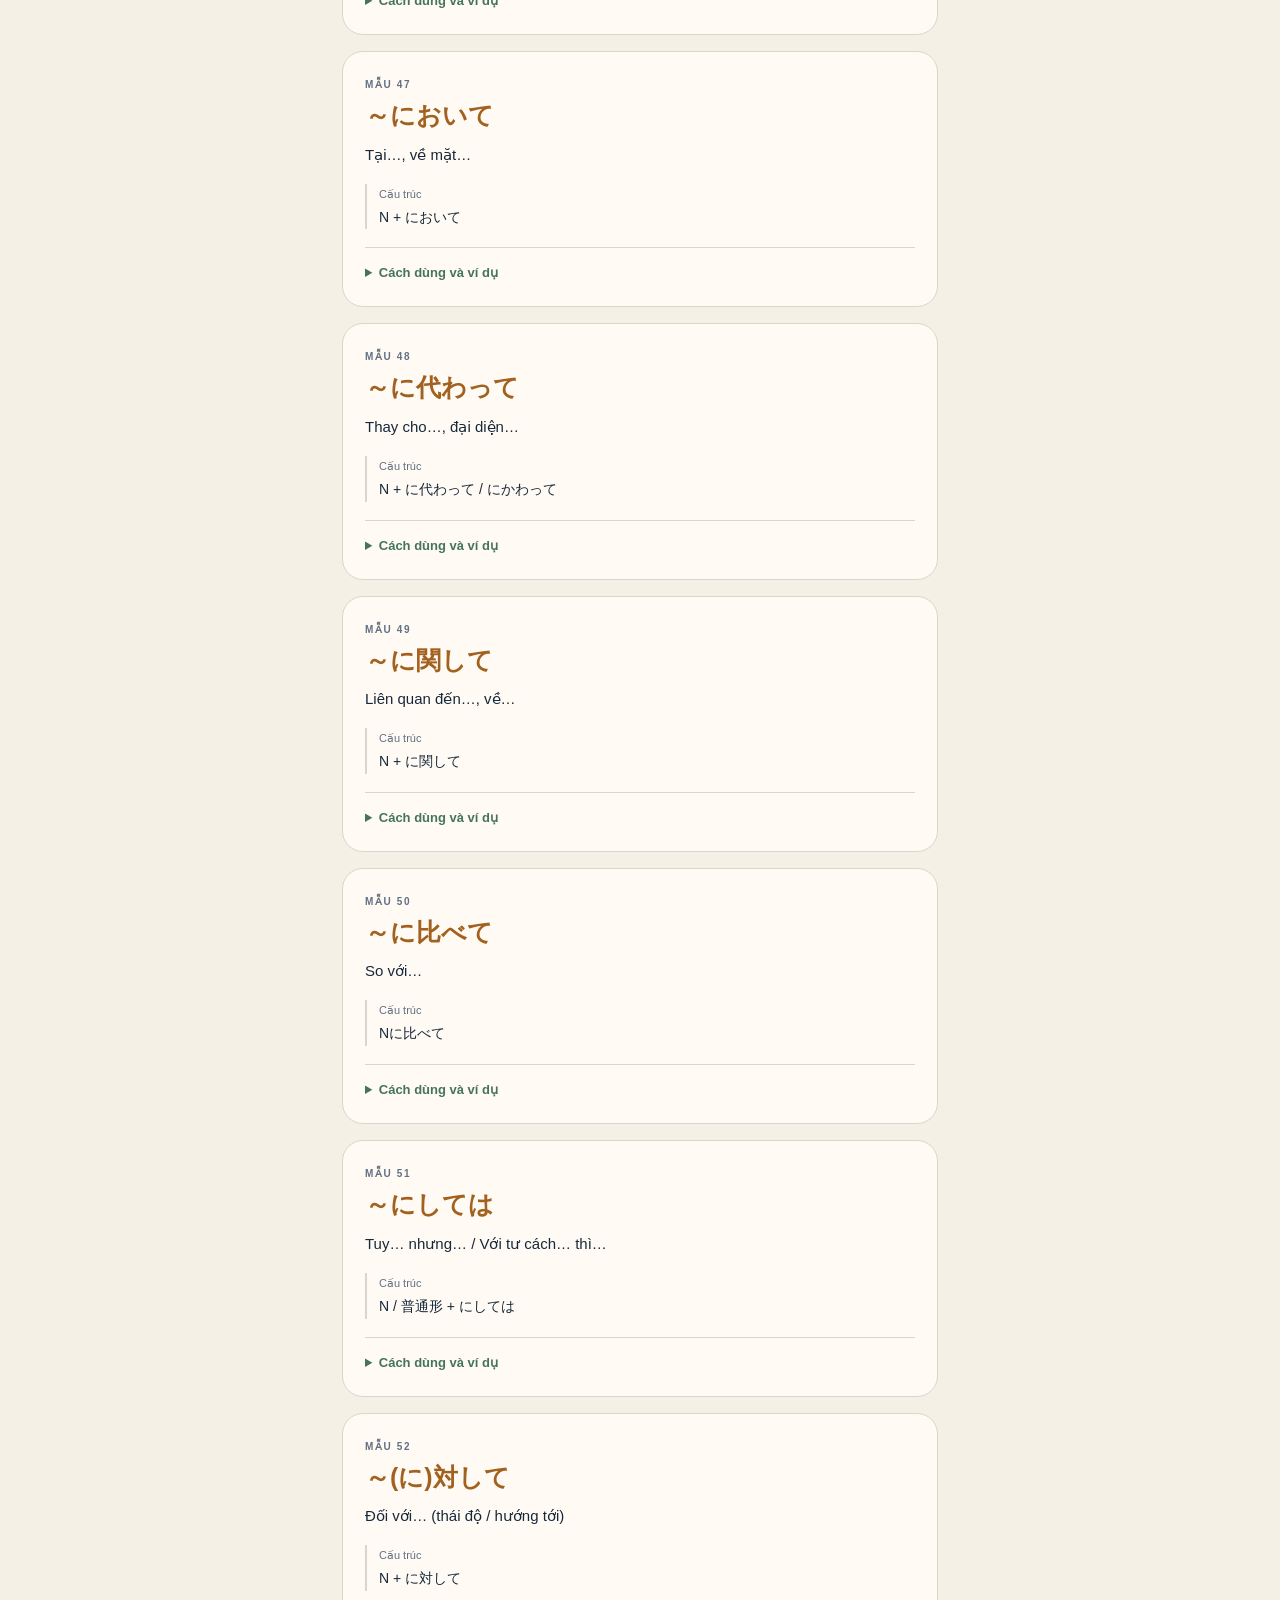
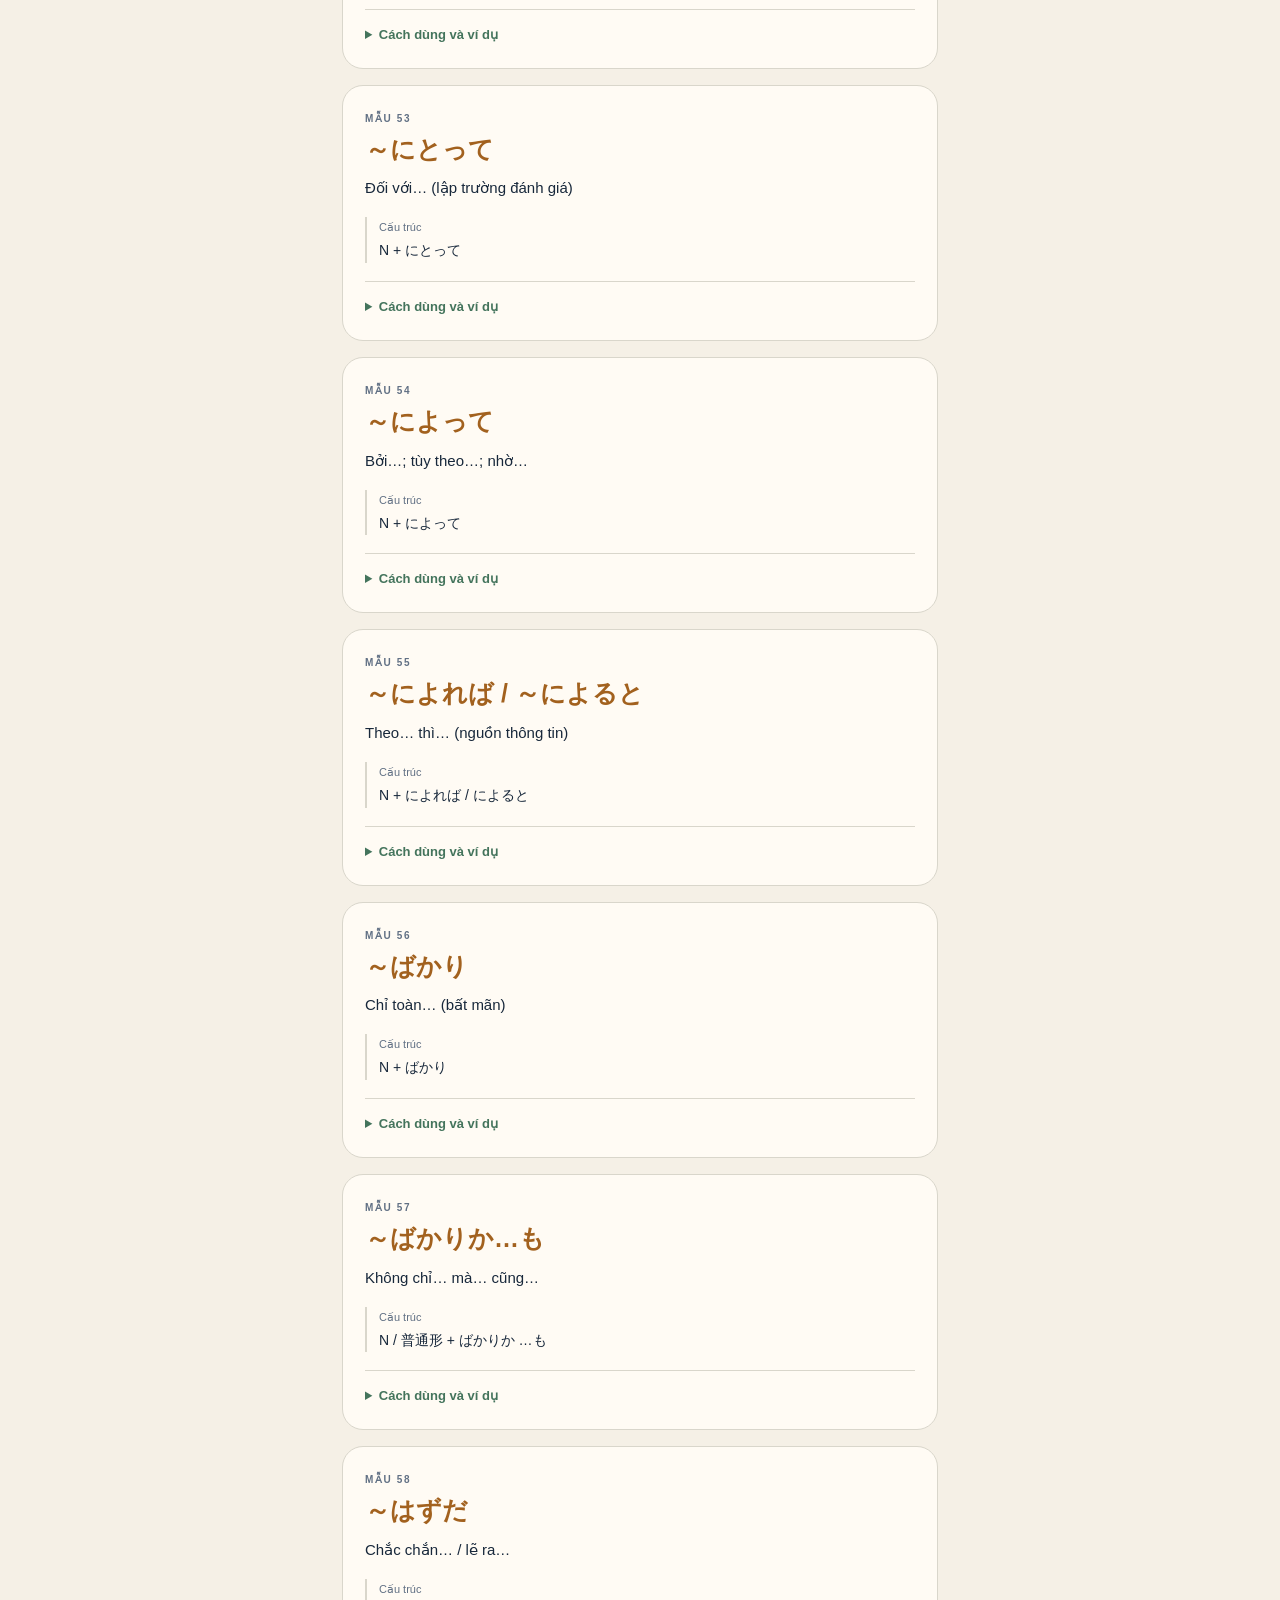
==== commit bcc364c3: "Split settings into profile and grammar sections; hide source pages" ====
--- a/grammar.html
+++ b/grammar.html
@@ -14,7 +14,7 @@
   <script type="module" src="./grammar.js"></script>
 </head>
 <body class="grammar-library-page"><main id="library-grammar">
-  <a href="./" class="back">← Về countdown</a>
+  <a href="./settings.html" class="back">← Cài đặt</a>
   <header><h1>Tất cả ngữ pháp N3</h1><p class="grammar-status">Tra cứu bộ 80 mẫu ngữ pháp và các ví dụ Nhật–Việt.</p></header>
   <label class="grammar-search-label" for="grammar-search">Tìm mẫu ngữ pháp hoặc ý nghĩa</label>
   <input class="grammar-search" id="grammar-search" type="search" placeholder="Ví dụ: うちに, nhờ có, trong lúc…" autocomplete="off">
--- a/grammar.css
+++ b/grammar.css
@@ -1 +1 @@
-.grammar-panel{margin-top:36px}.grammar-heading{font-family:Georgia,"Times New Roman",serif;font-size:29px;font-weight:400;line-height:1.2;margin:10px 0 12px}.grammar-status{font-size:13px;color:var(--muted);line-height:1.6;margin:0 0 19px}.grammar-list{display:grid;gap:16px}.grammar-card{min-width:0;padding:22px;border:1px solid var(--line);border-radius:21px;background:var(--card);overflow-wrap:anywhere}.grammar-number{font-size:10px;letter-spacing:.16em;color:var(--muted);font-weight:750}.grammar-pattern{font-size:25px;line-height:1.5;color:var(--accent);font-weight:700;margin:5px 0 8px}.grammar-meaning{font-size:15px;line-height:1.6;margin:0 0 17px;color:var(--text)}.grammar-structure{border-left:2px solid var(--line);padding-left:12px}.grammar-structure>span{color:var(--muted);font-size:11px}.grammar-structure p{font-size:14px;line-height:1.7;margin:4px 0 0;white-space:pre-wrap;color:var(--text)}.grammar-details{margin-top:18px;border-top:1px solid var(--line);padding-top:13px}.grammar-details summary{cursor:pointer;color:var(--green);font-weight:650;font-size:13px;padding:4px 0}.grammar-details summary:focus-visible,.grammar-settings-link:focus-visible{outline:2px solid var(--accent);outline-offset:4px;border-radius:3px}.grammar-detail-content{font-size:14px;line-height:1.75;color:var(--text)}.grammar-detail-content p{margin:13px 0;white-space:pre-wrap}.grammar-example{border-radius:12px;background:var(--bg);padding:4px 14px}.grammar-example-jp{font-size:17px}.grammar-example .grammar-hira{color:var(--muted);font-size:13px}.grammar-note{color:var(--muted)}.grammar-source{color:var(--muted);font-size:11px}.grammar-retry{border:1px solid var(--line);border-radius:12px;background:var(--card);color:var(--text);font:inherit;padding:12px 18px;cursor:pointer}.grammar-settings{border-top:1px solid var(--line);margin-top:22px;padding-top:18px}.grammar-settings-link{color:var(--accent);font-size:14px;font-weight:700;text-decoration:none;display:block;padding:5px 0}.grammar-library-page{margin:0;background:var(--bg);color:var(--text);font-family:ui-sans-serif,-apple-system,BlinkMacSystemFont,"Segoe UI",sans-serif}.grammar-library-page *{box-sizing:border-box}.grammar-library-page main{max-width:640px;margin:auto;padding:calc(30px + env(safe-area-inset-top)) 22px calc(40px + env(safe-area-inset-bottom))}.grammar-library-page .back{color:var(--accent);text-decoration:none;font-size:14px;display:inline-block;padding:8px 0}.grammar-library-page header{margin:32px 0 24px}.grammar-library-page h1{font-family:Georgia,"Times New Roman",serif;font-size:39px;font-weight:400;line-height:1.15;margin:10px 0 13px}.grammar-search-label{display:block;color:var(--muted);font-size:13px;margin-bottom:9px}.grammar-search{width:100%;font:inherit;font-size:16px;border:1px solid var(--line);border-radius:13px;background:var(--card);color:var(--text);padding:14px;margin:0 0 17px}.grammar-search:focus{outline:2px solid var(--accent);outline-offset:2px}.grammar-library-page [hidden]{display:none!important}
+.grammar-panel{margin-top:36px}.grammar-heading{font-family:Georgia,"Times New Roman",serif;font-size:29px;font-weight:400;line-height:1.2;margin:10px 0 12px}.grammar-status{font-size:13px;color:var(--muted);line-height:1.6;margin:0 0 19px}.grammar-list{display:grid;gap:16px}.grammar-card{min-width:0;padding:22px;border:1px solid var(--line);border-radius:21px;background:var(--card);overflow-wrap:anywhere}.grammar-number{font-size:10px;letter-spacing:.16em;color:var(--muted);font-weight:750}.grammar-pattern{font-size:25px;line-height:1.5;color:var(--accent);font-weight:700;margin:5px 0 8px}.grammar-meaning{font-size:15px;line-height:1.6;margin:0 0 17px;color:var(--text)}.grammar-structure{border-left:2px solid var(--line);padding-left:12px}.grammar-structure>span{color:var(--muted);font-size:11px}.grammar-structure p{font-size:14px;line-height:1.7;margin:4px 0 0;white-space:pre-wrap;color:var(--text)}.grammar-details{margin-top:18px;border-top:1px solid var(--line);padding-top:13px}.grammar-details summary{cursor:pointer;color:var(--green);font-weight:650;font-size:13px;padding:4px 0}.grammar-details summary:focus-visible{outline:2px solid var(--accent);outline-offset:4px;border-radius:3px}.grammar-detail-content{font-size:14px;line-height:1.75;color:var(--text)}.grammar-detail-content p{margin:13px 0;white-space:pre-wrap}.grammar-example{border-radius:12px;background:var(--bg);padding:4px 14px}.grammar-example-jp{font-size:17px}.grammar-example .grammar-hira{color:var(--muted);font-size:13px}.grammar-note{color:var(--muted)}.grammar-retry{border:1px solid var(--line);border-radius:12px;background:var(--card);color:var(--text);font:inherit;padding:12px 18px;cursor:pointer}.grammar-library-page{margin:0;background:var(--bg);color:var(--text);font-family:ui-sans-serif,-apple-system,BlinkMacSystemFont,"Segoe UI",sans-serif}.grammar-library-page *{box-sizing:border-box}.grammar-library-page main{max-width:640px;margin:auto;padding:calc(30px + env(safe-area-inset-top)) 22px calc(40px + env(safe-area-inset-bottom))}.grammar-library-page .back{color:var(--accent);text-decoration:none;font-size:14px;display:inline-block;padding:8px 0}.grammar-library-page header{margin:32px 0 24px}.grammar-library-page h1{font-family:Georgia,"Times New Roman",serif;font-size:39px;font-weight:400;line-height:1.15;margin:10px 0 13px}.grammar-search-label{display:block;color:var(--muted);font-size:13px;margin-bottom:9px}.grammar-search{width:100%;font:inherit;font-size:16px;border:1px solid var(--line);border-radius:13px;background:var(--card);color:var(--text);padding:14px;margin:0 0 17px}.grammar-search:focus{outline:2px solid var(--accent);outline-offset:2px}.grammar-library-page [hidden]{display:none!important}
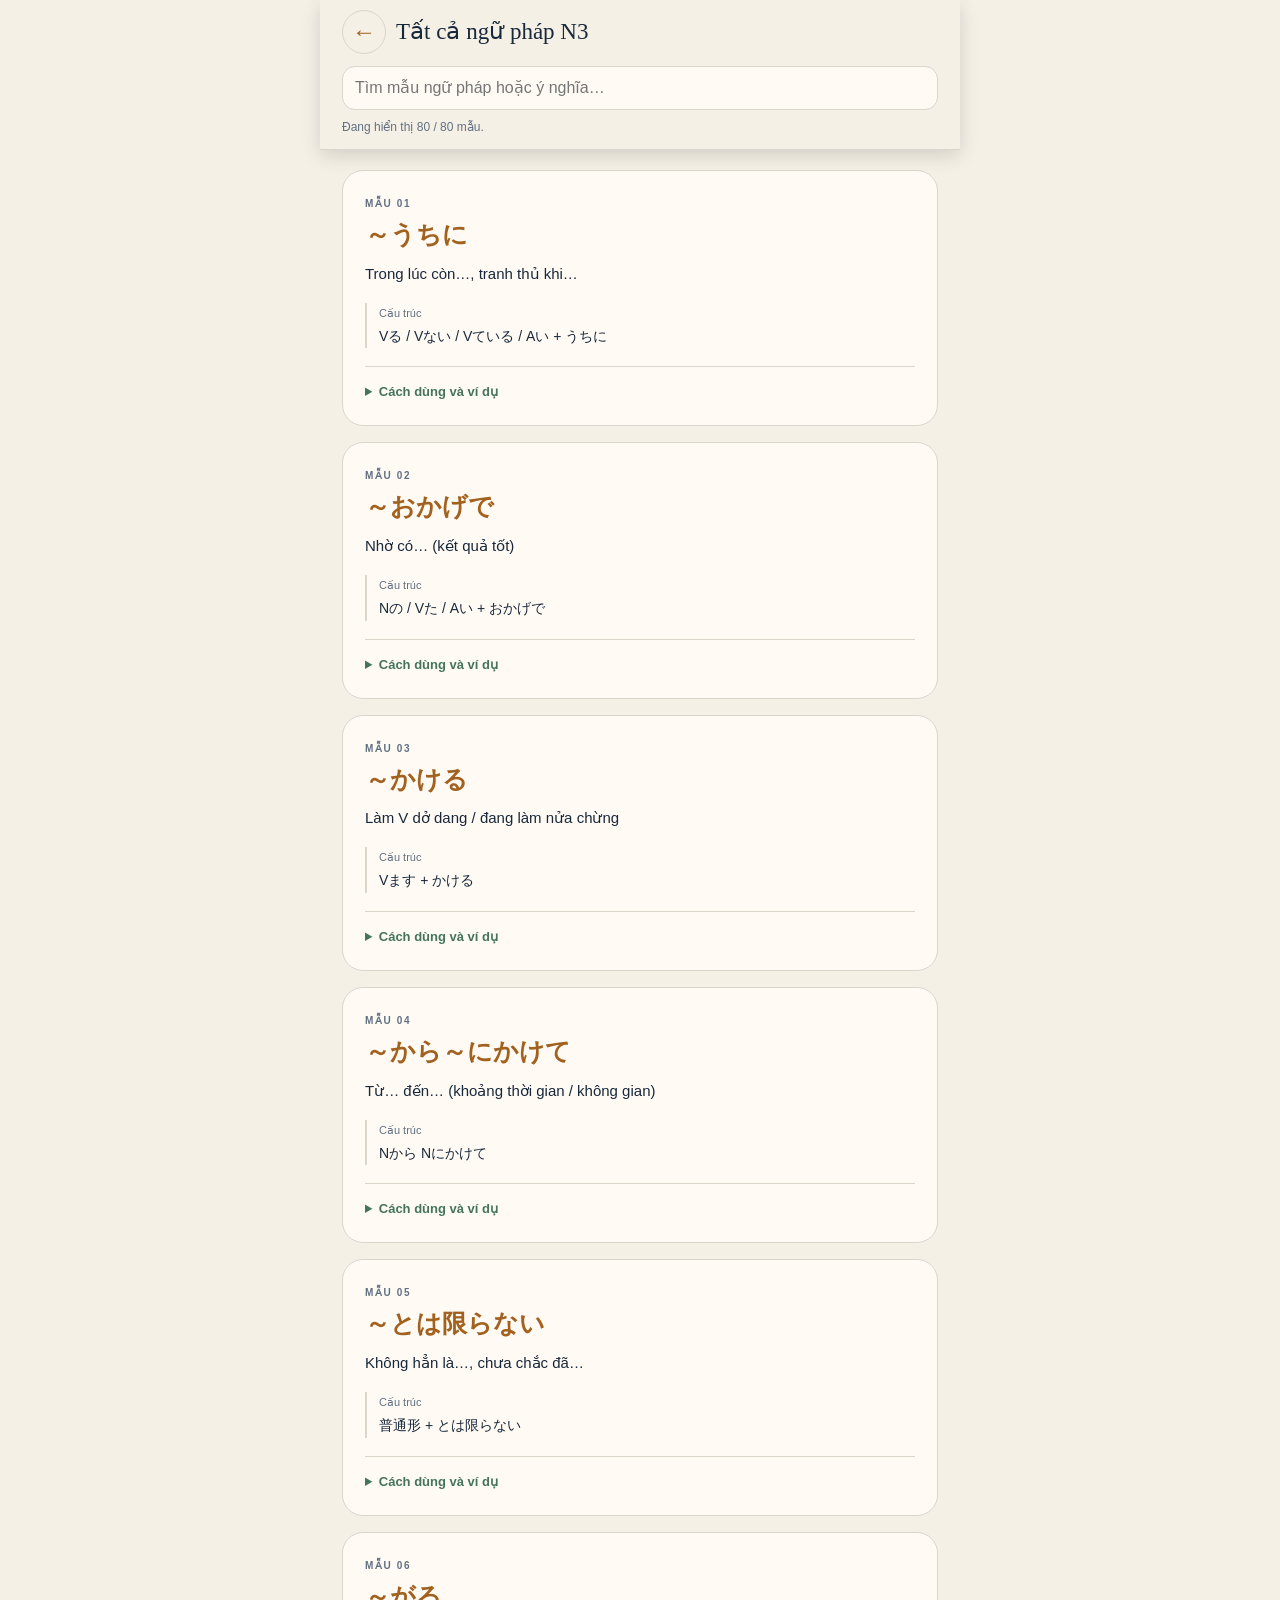
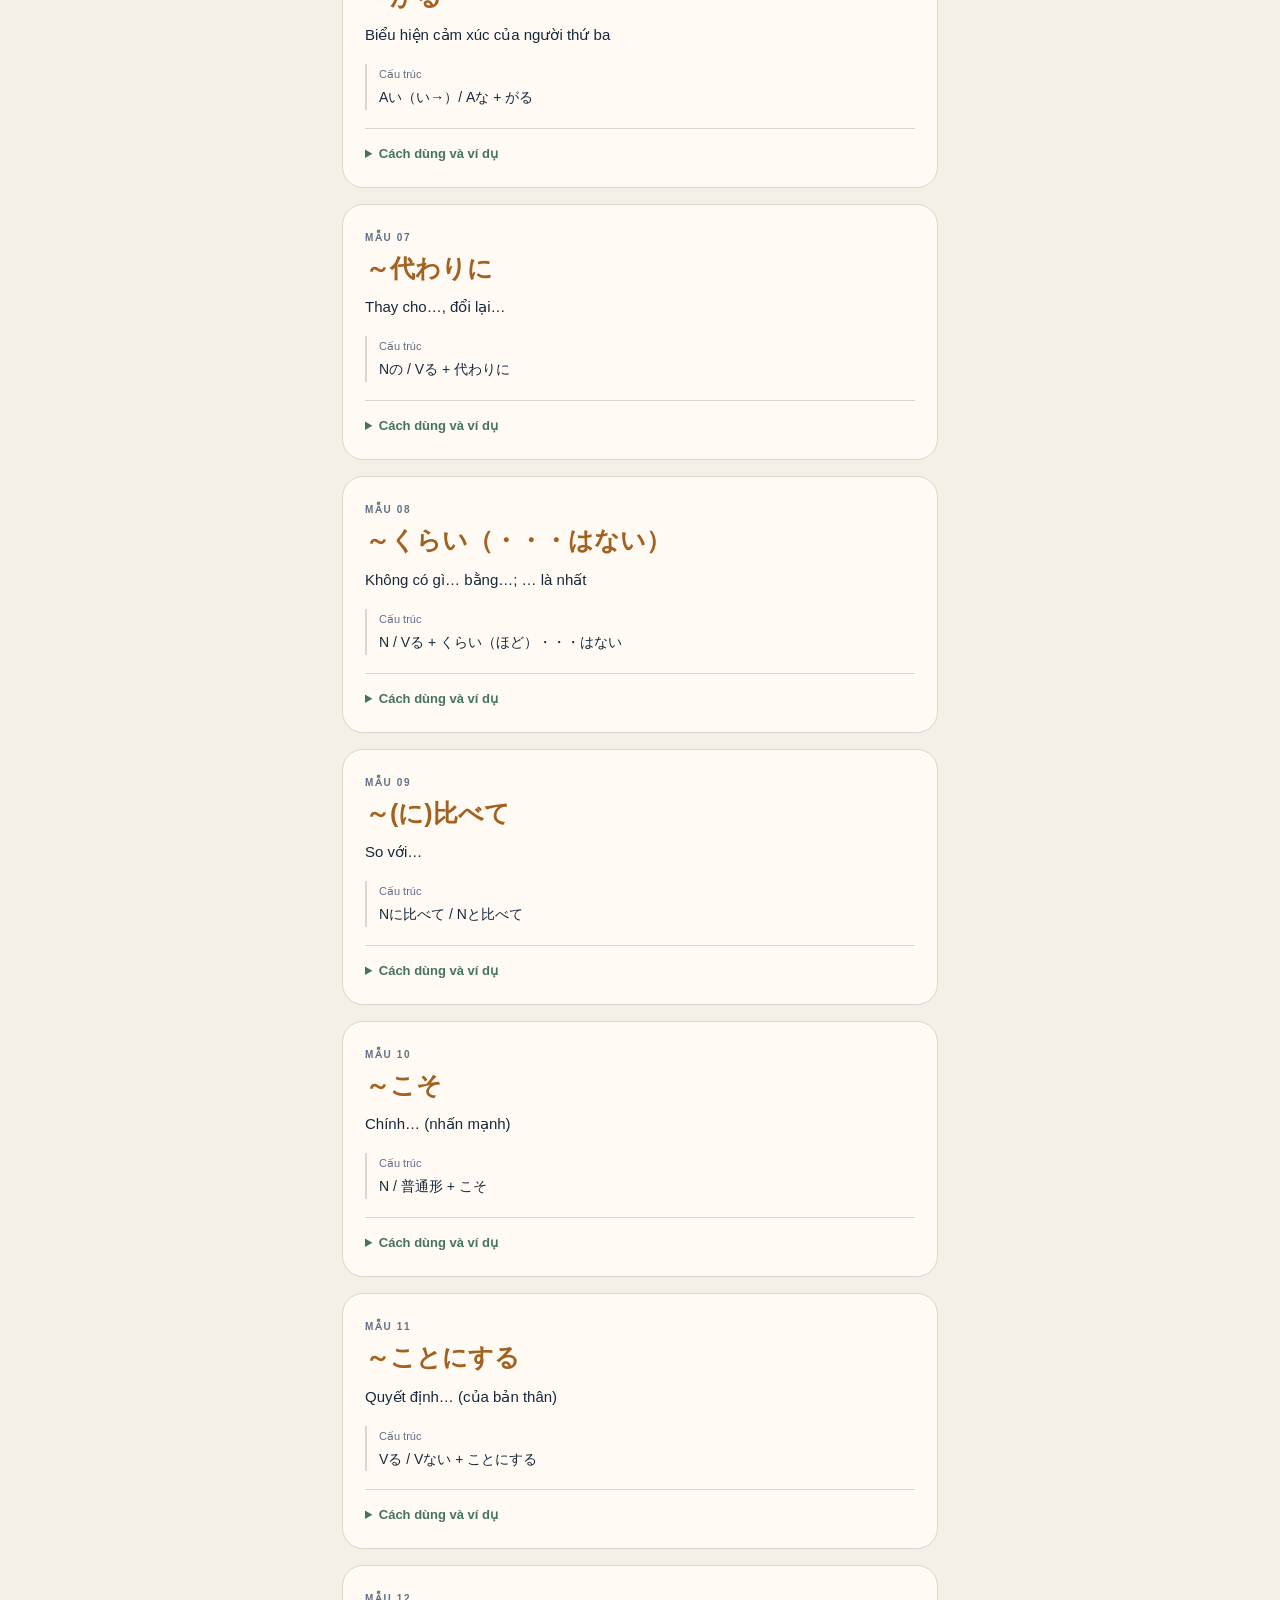
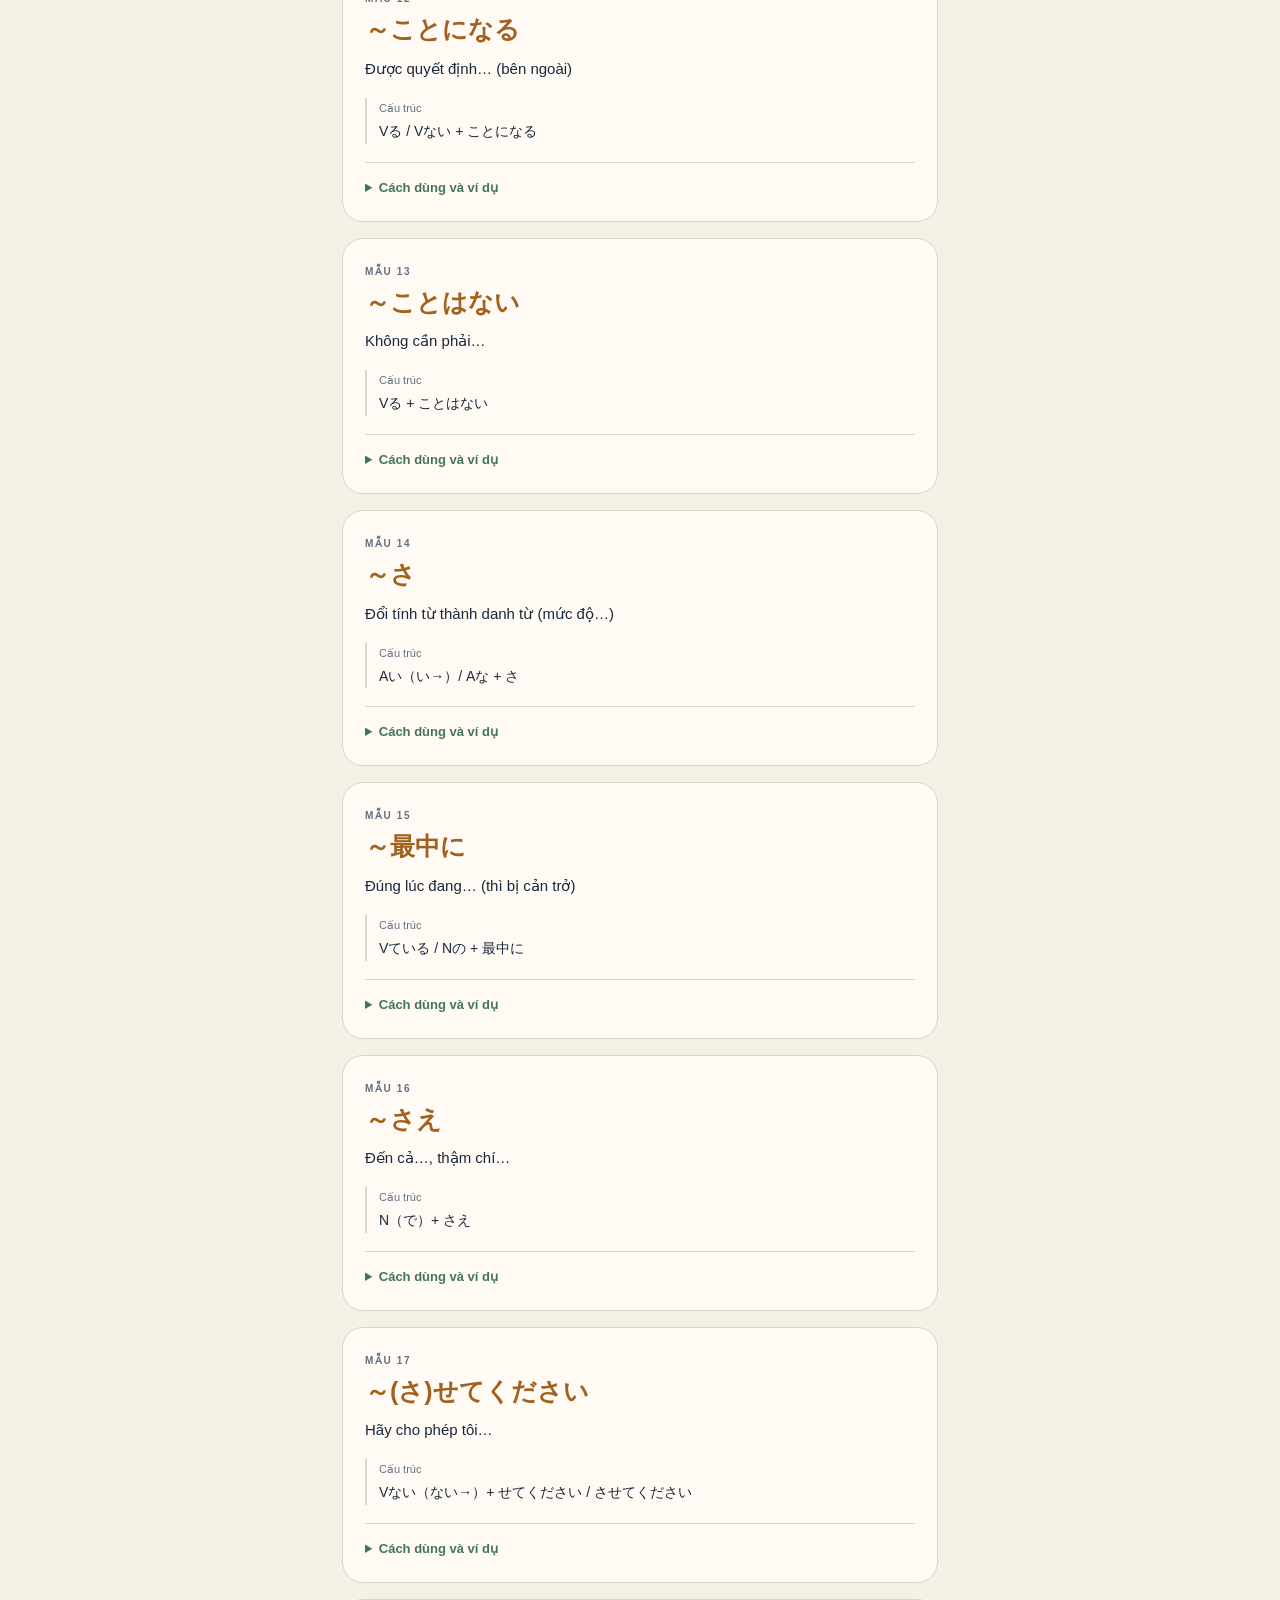
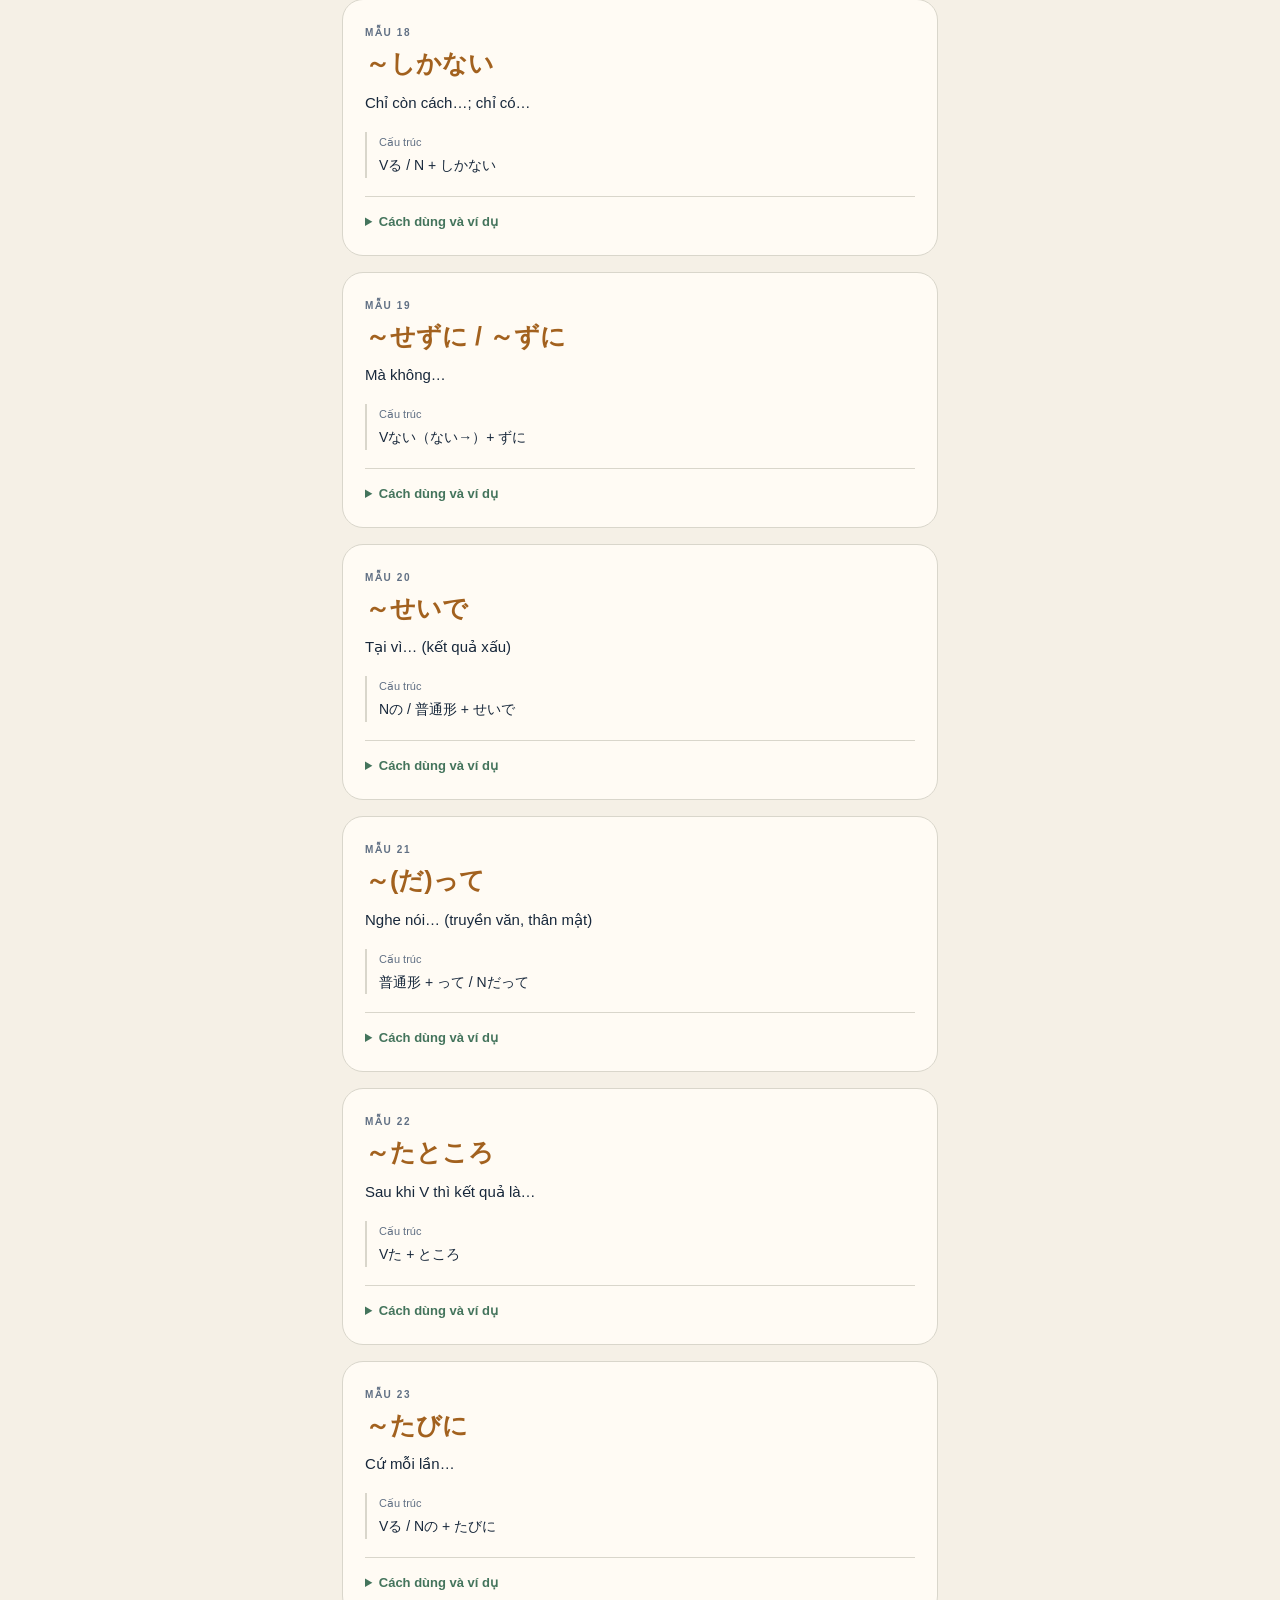
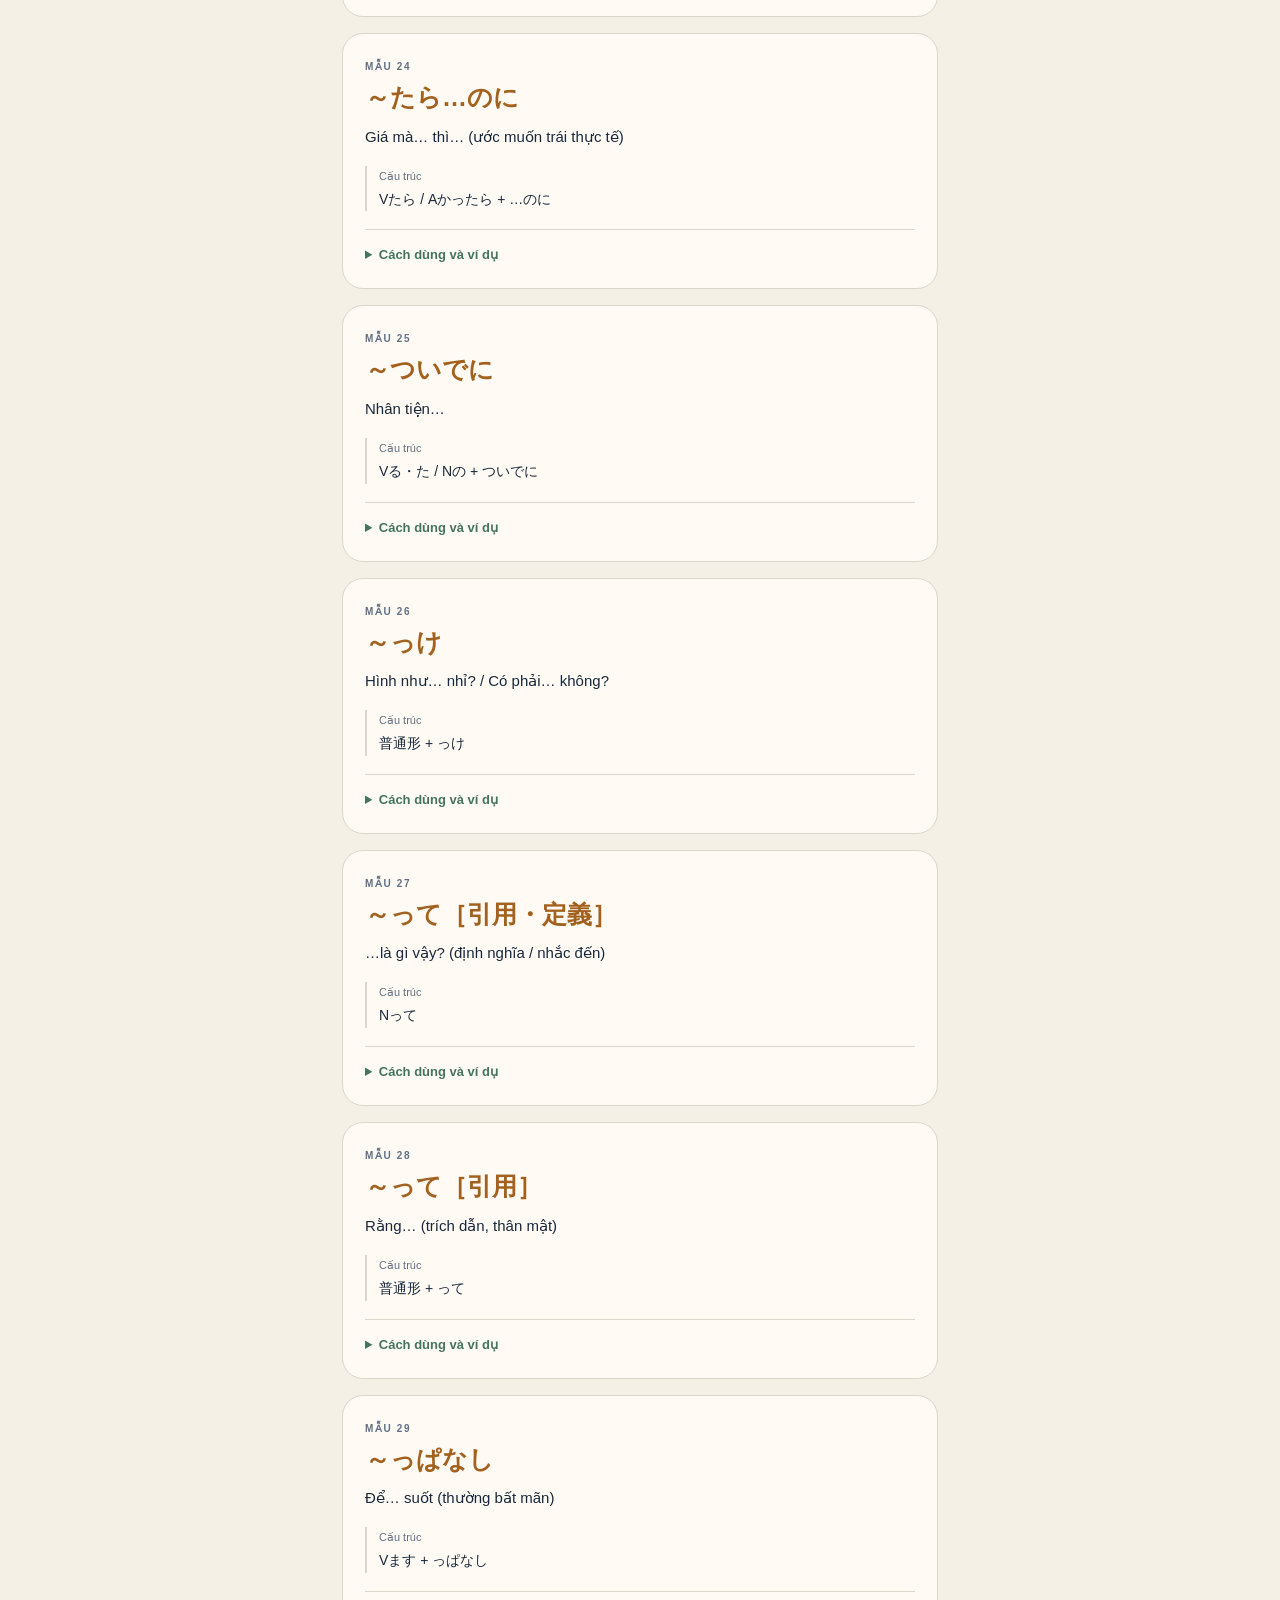
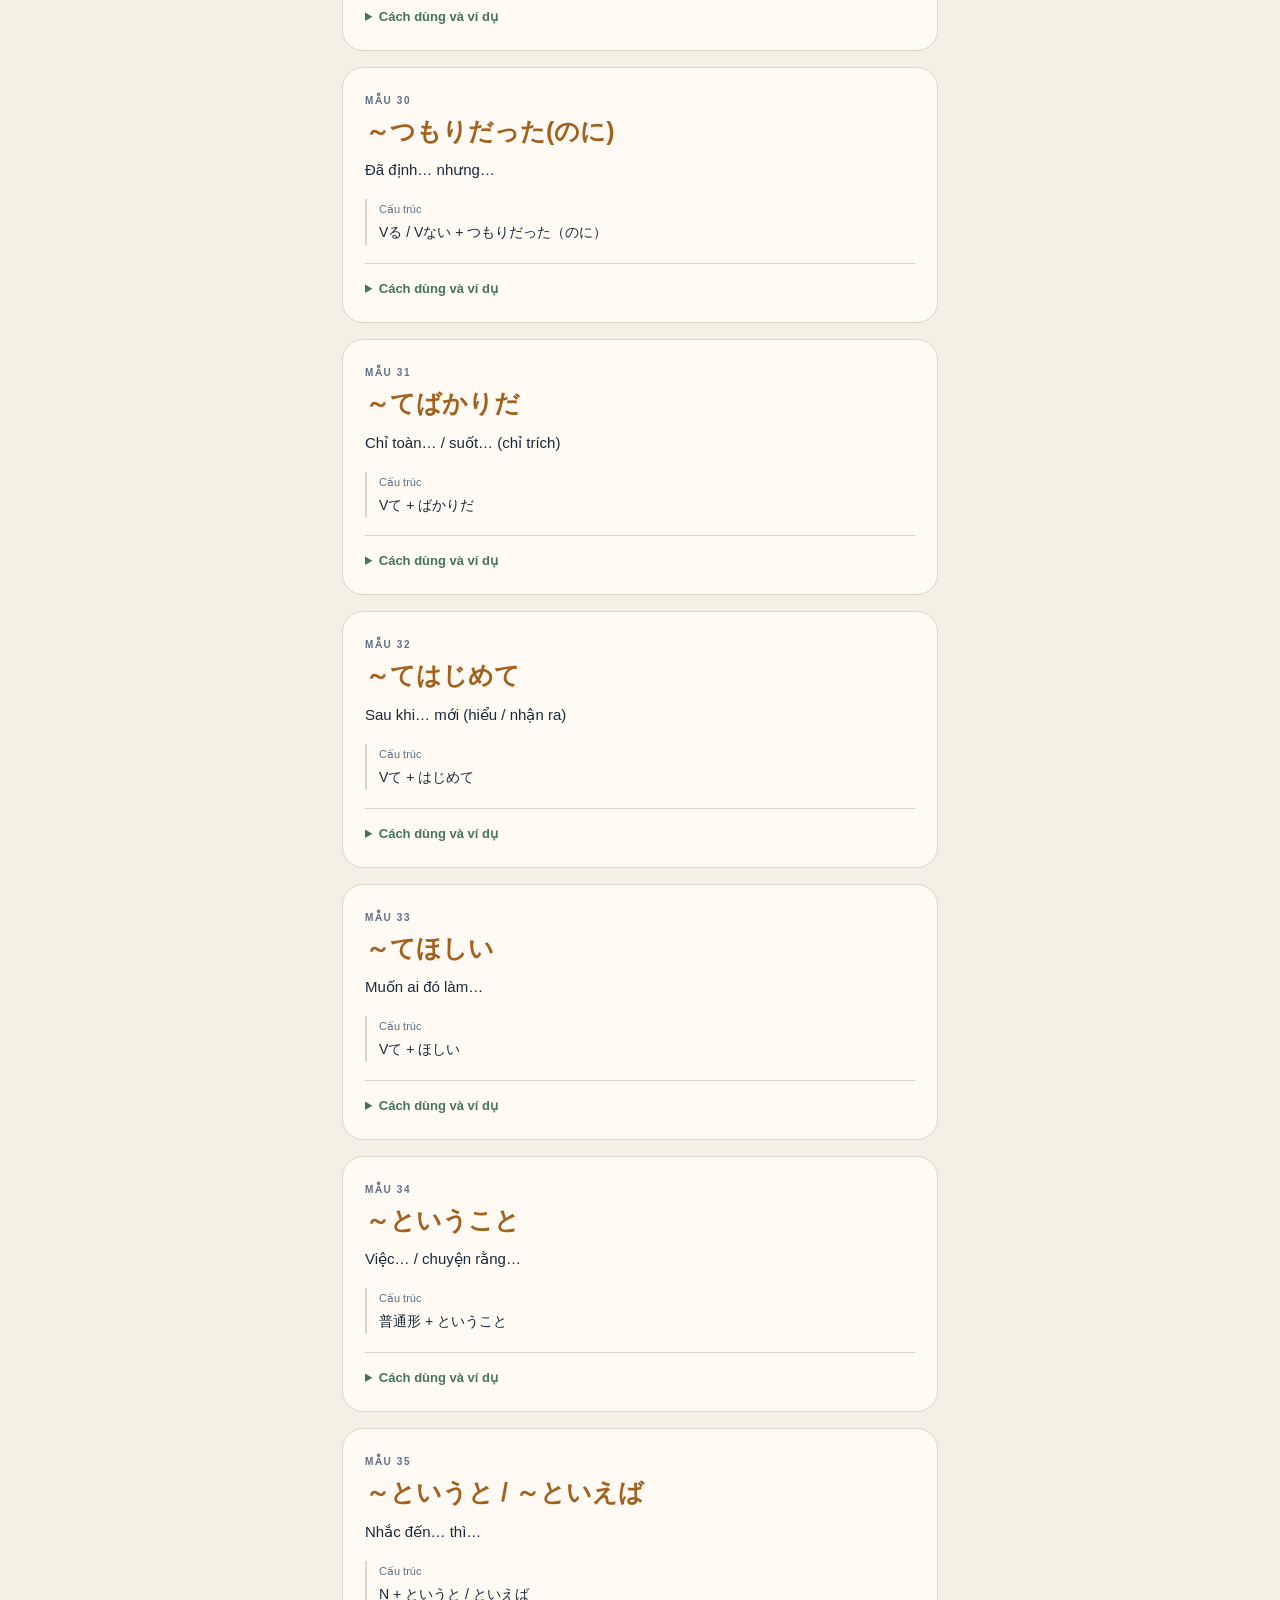
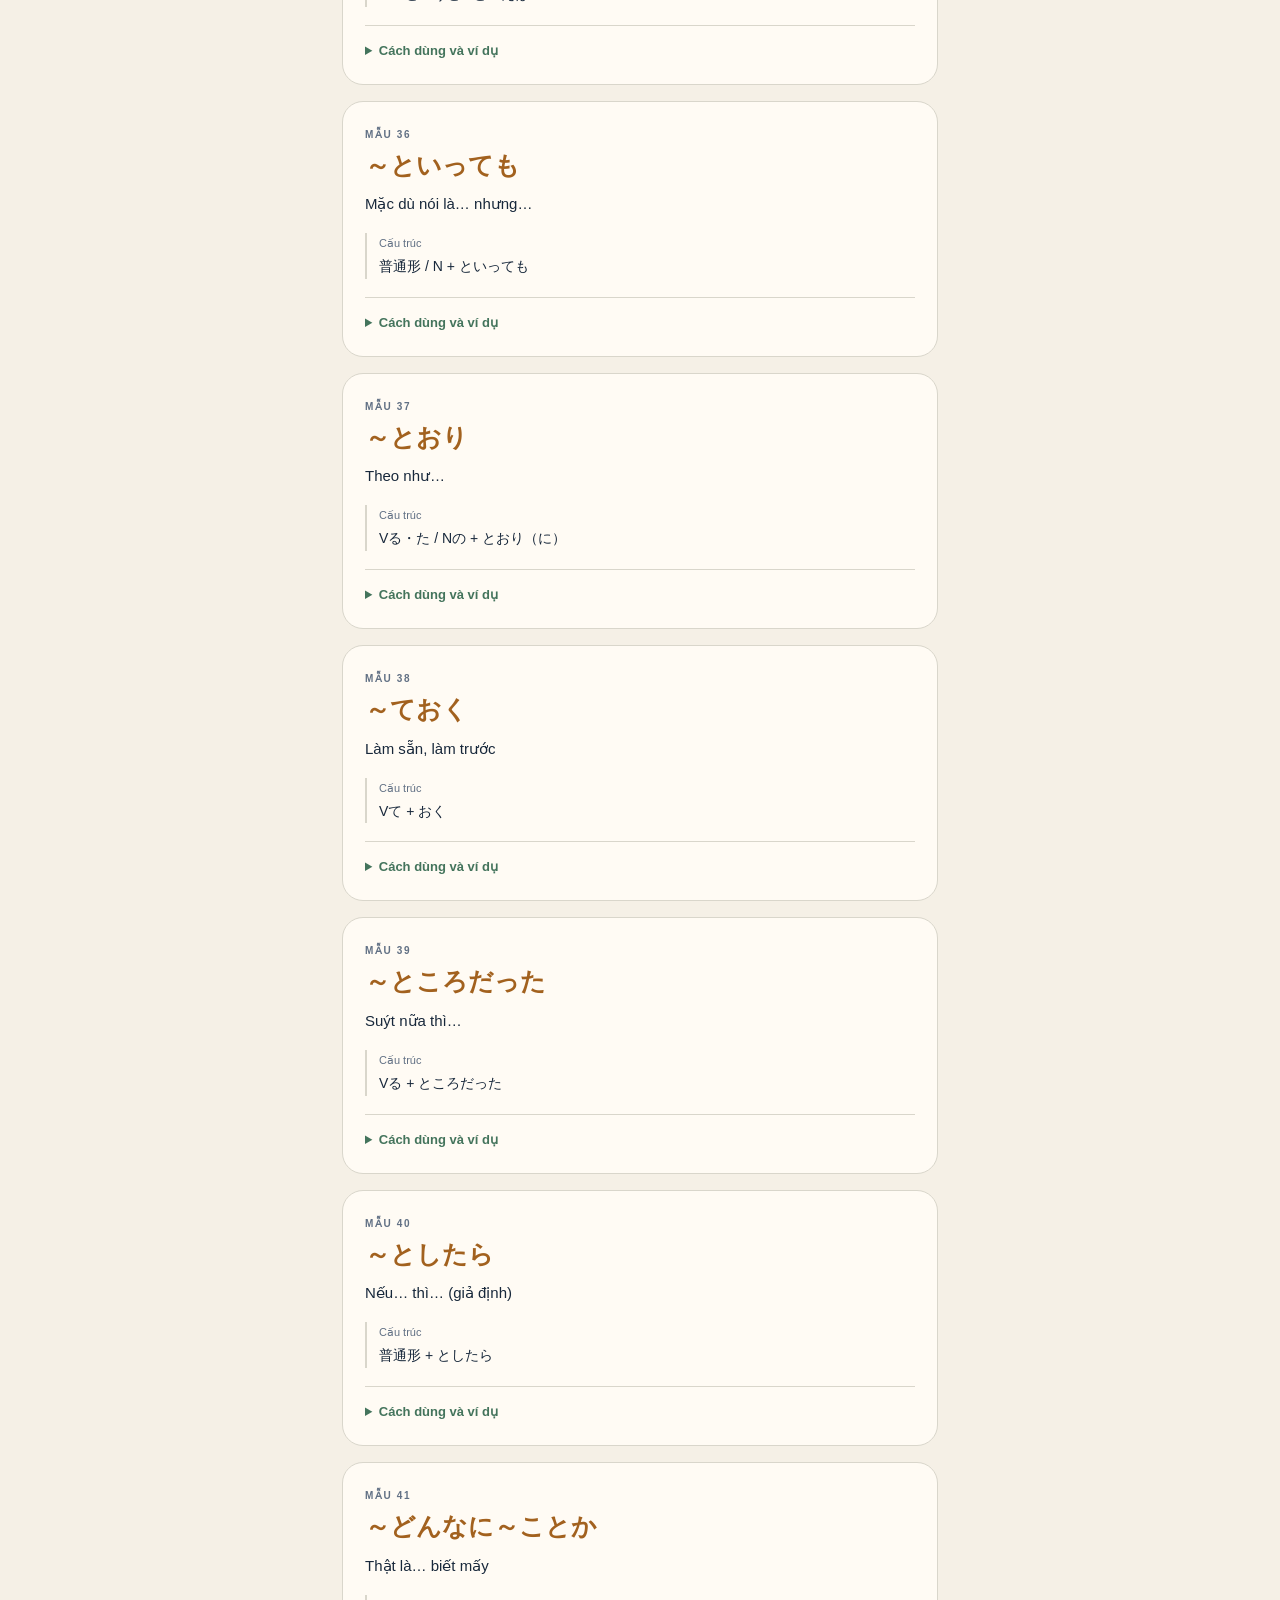
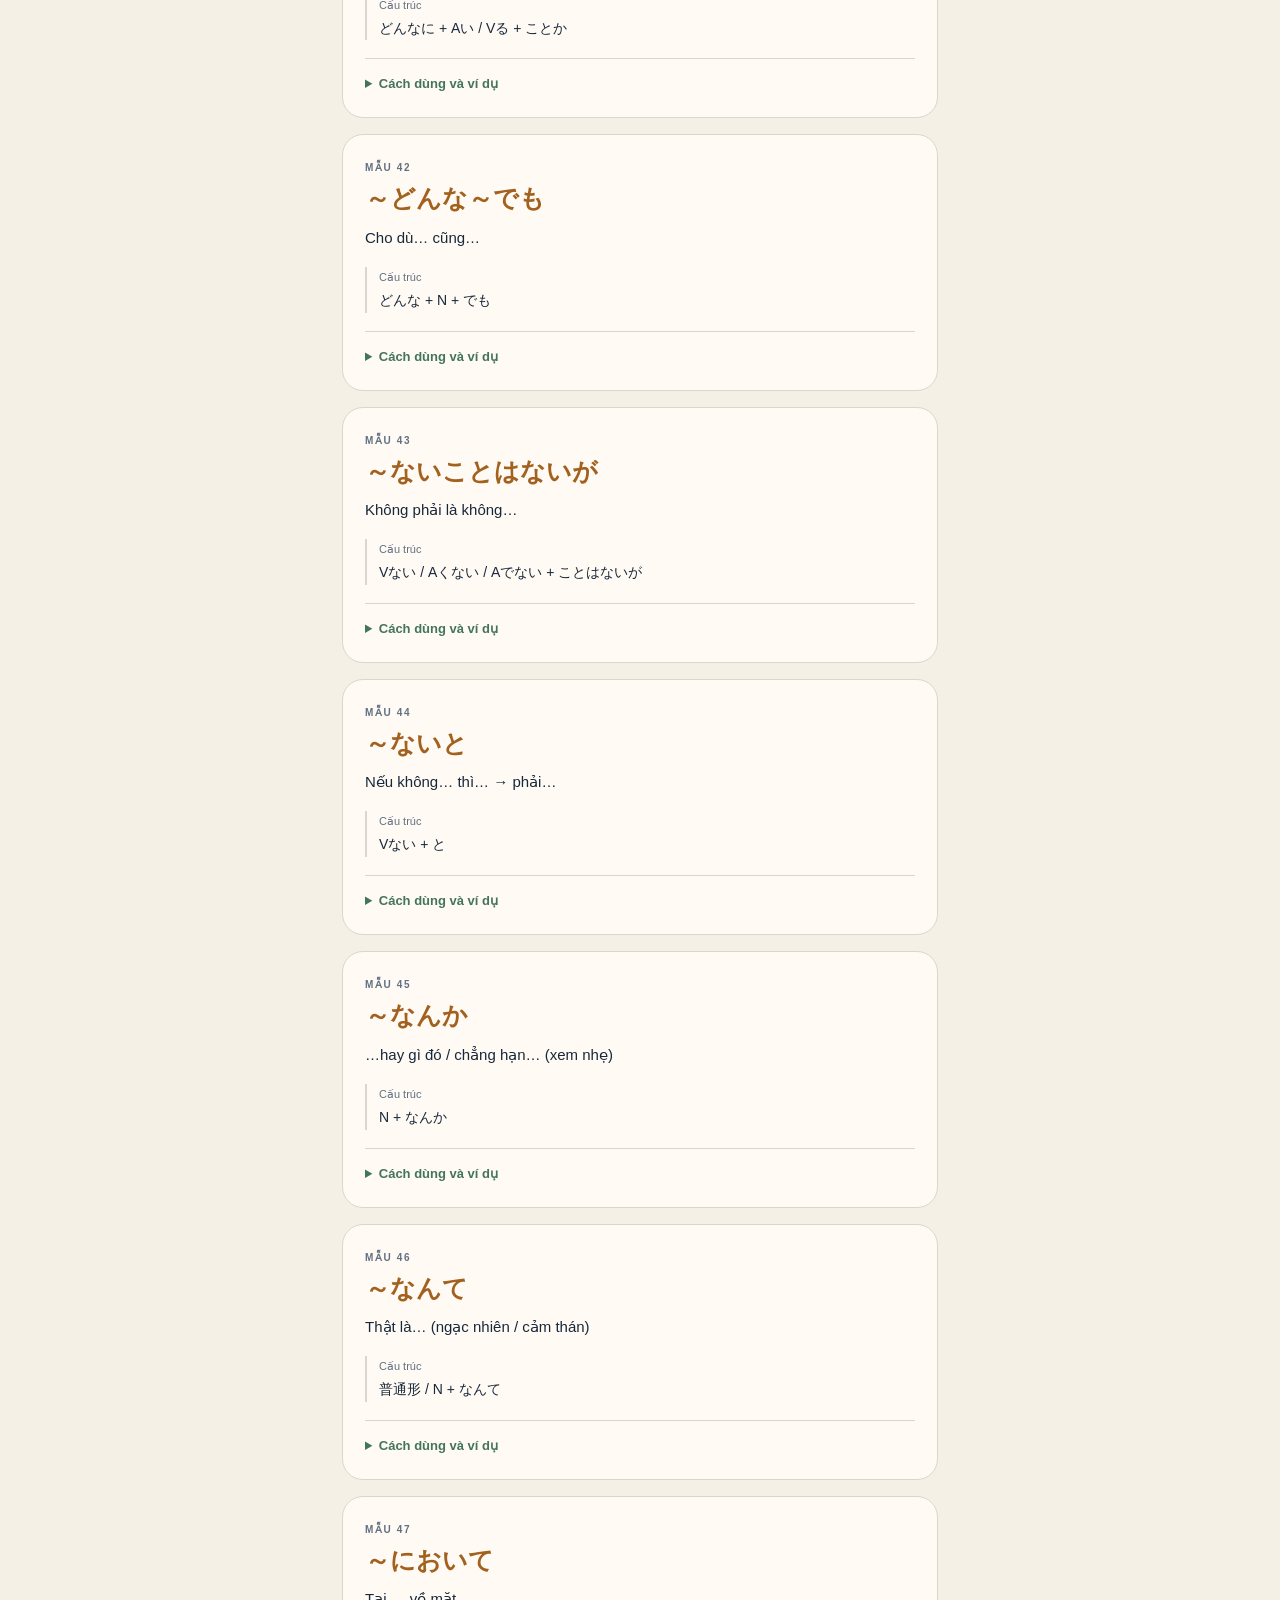
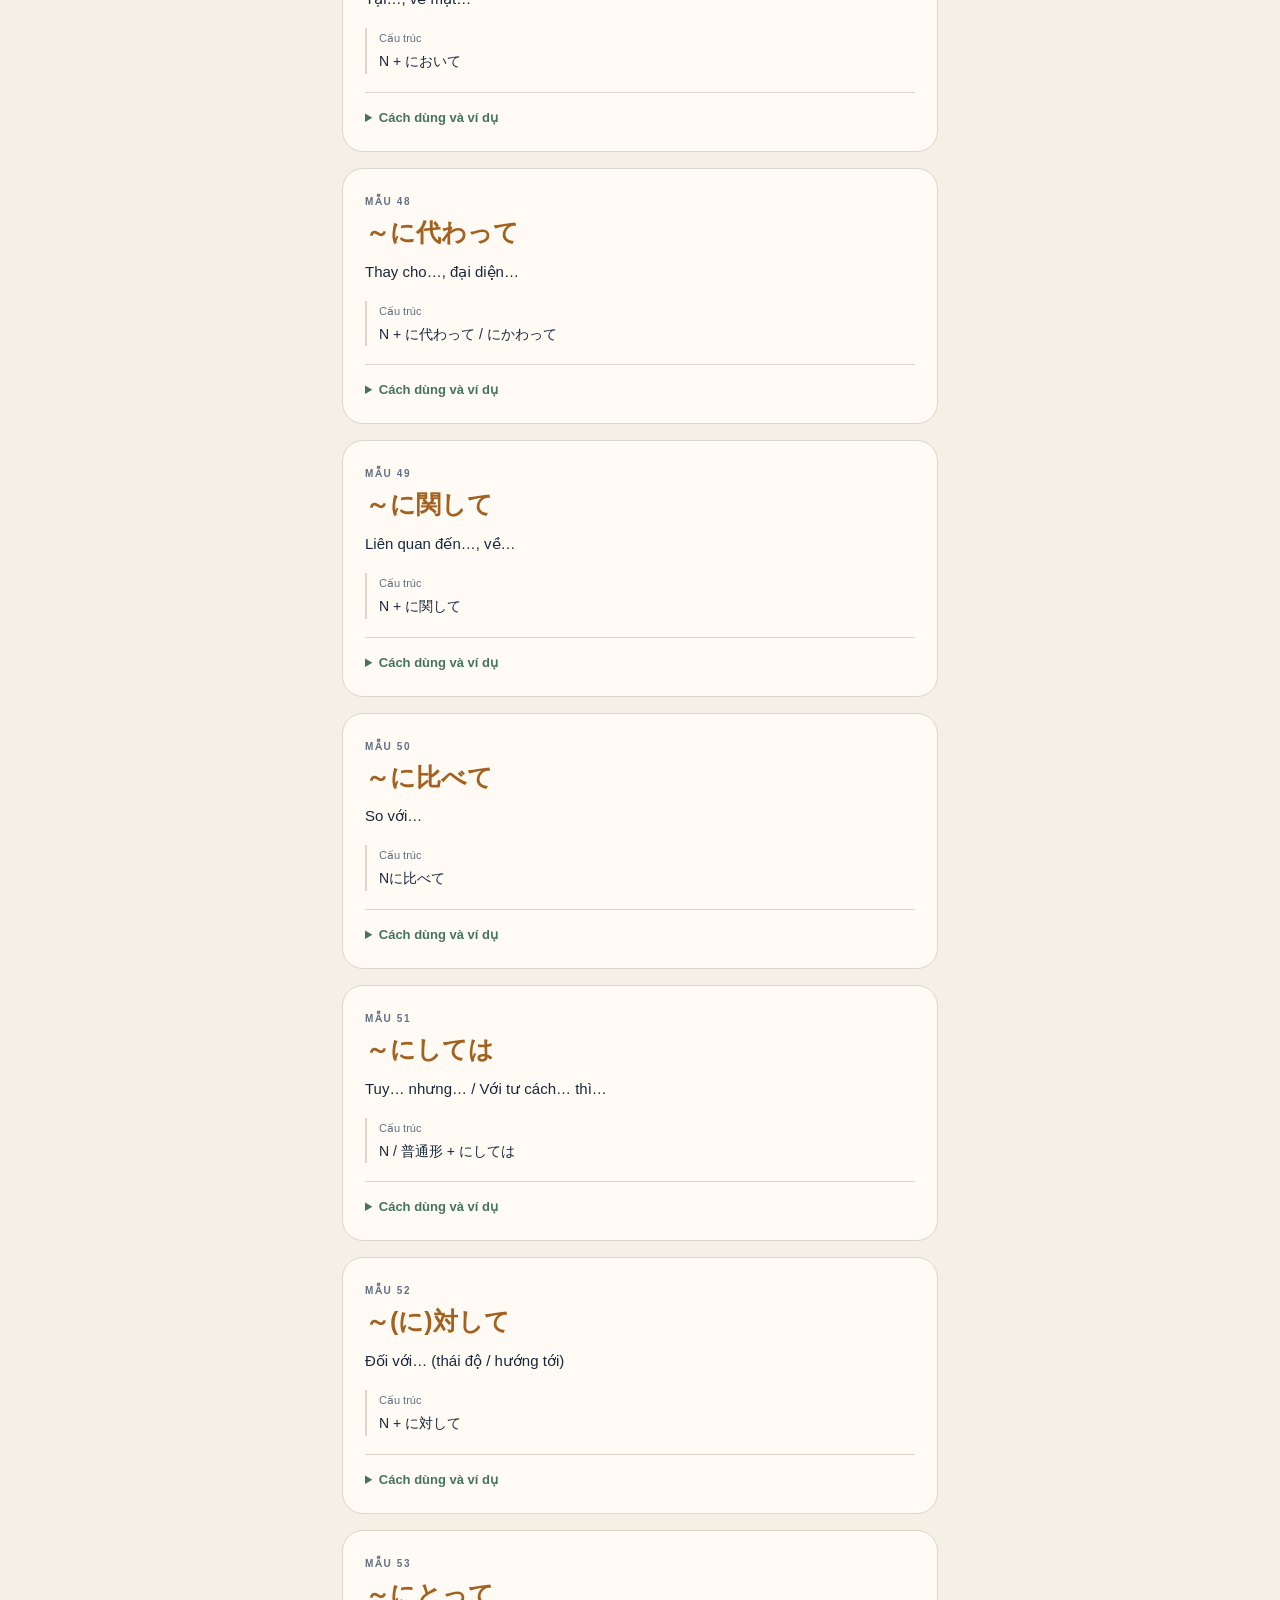
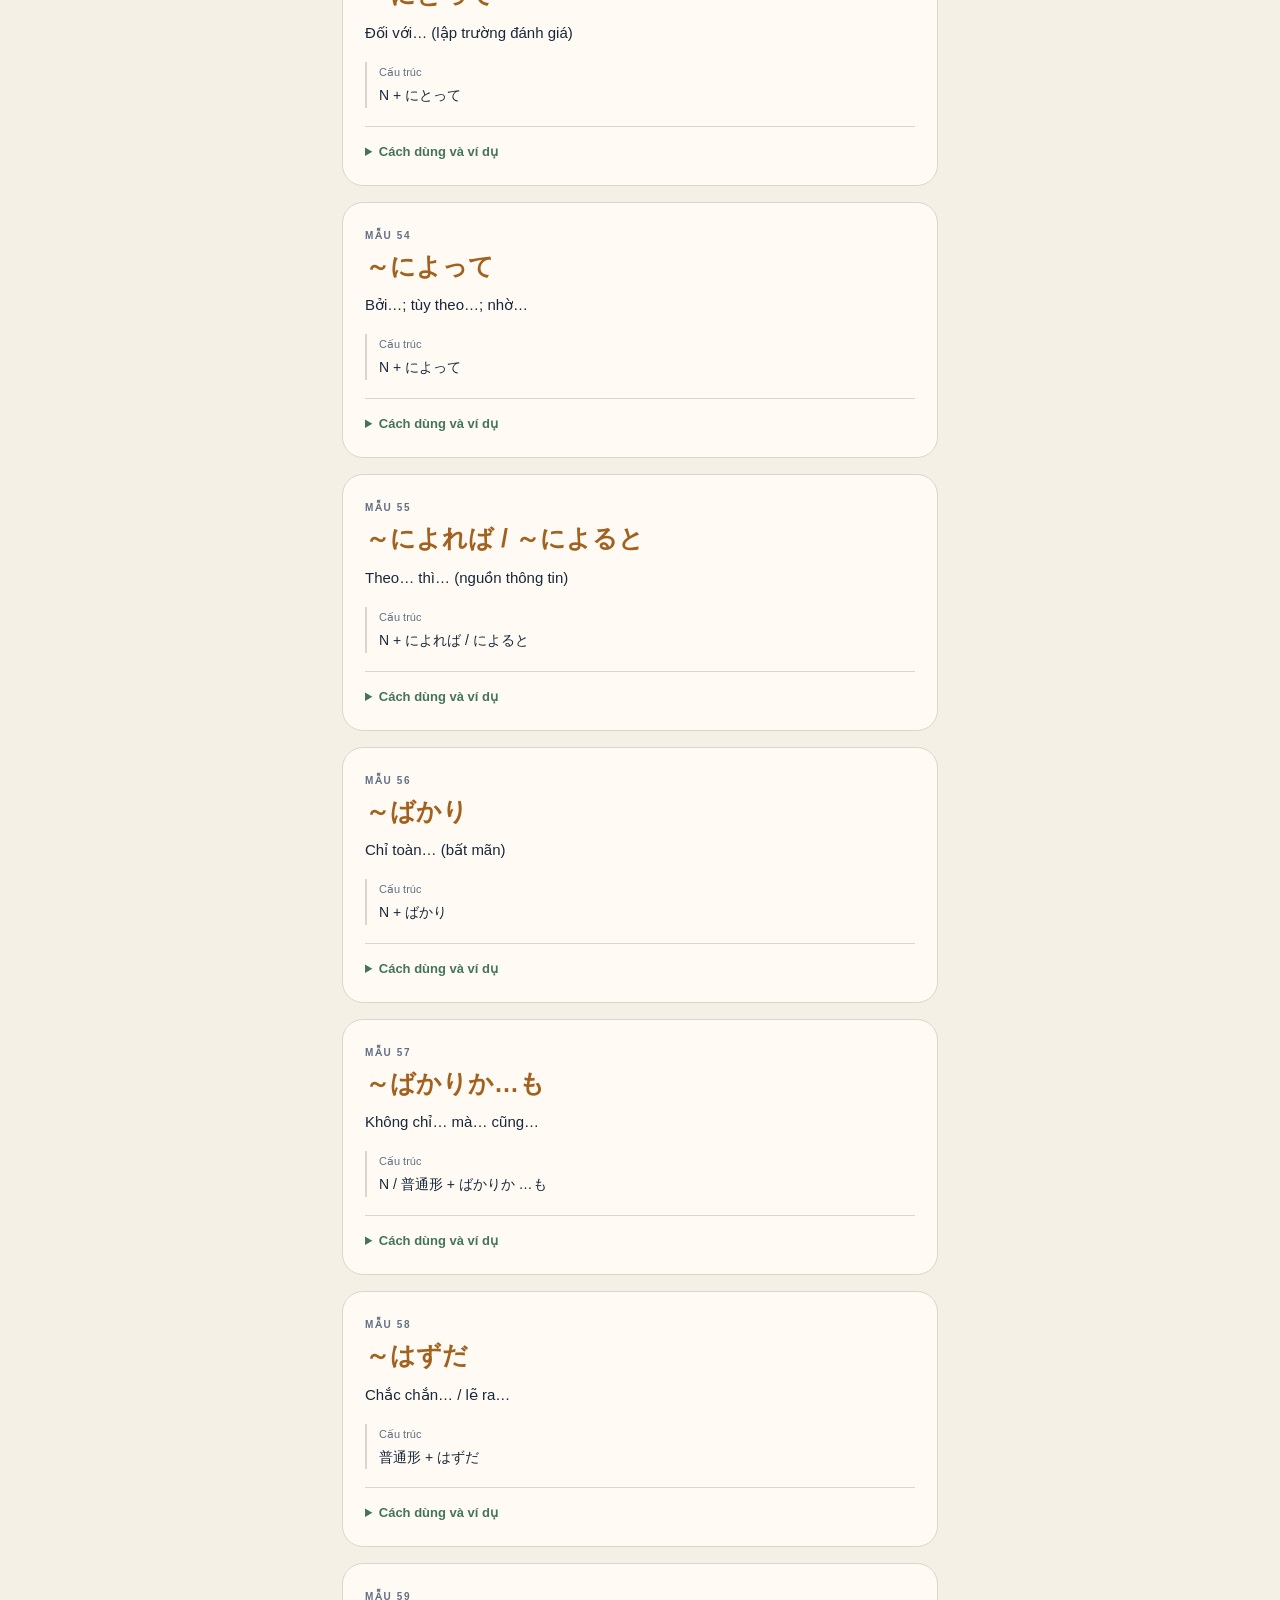
==== commit 4f3506bb: "Pin grammar search header and compact countdown while scrolling" ====
--- a/grammar.html
+++ b/grammar.html
@@ -14,11 +14,12 @@
   <script type="module" src="./grammar.js"></script>
 </head>
 <body class="grammar-library-page"><main id="library-grammar">
-  <a href="./settings.html" class="back">← Cài đặt</a>
-  <header><h1>Tất cả ngữ pháp N3</h1><p class="grammar-status">Tra cứu bộ 80 mẫu ngữ pháp và các ví dụ Nhật–Việt.</p></header>
-  <label class="grammar-search-label" for="grammar-search">Tìm mẫu ngữ pháp hoặc ý nghĩa</label>
-  <input class="grammar-search" id="grammar-search" type="search" placeholder="Ví dụ: うちに, nhờ có, trong lúc…" autocomplete="off">
-  <p class="grammar-status" id="grammar-status" role="status">Đang tải ngữ pháp…</p>
+  <header class="library-toolbar">
+    <div class="library-toolbar-row"><a href="./settings.html" class="back" aria-label="Về Cài đặt" title="Về Cài đặt">←</a><h1>Tất cả ngữ pháp N3</h1></div>
+    <label class="grammar-search-label" for="grammar-search">Tìm mẫu ngữ pháp hoặc ý nghĩa</label>
+    <input class="grammar-search" id="grammar-search" type="search" placeholder="Tìm mẫu ngữ pháp hoặc ý nghĩa…" autocomplete="off">
+    <p class="grammar-status" id="grammar-status" role="status">Đang tải ngữ pháp…</p>
+  </header>
   <button class="grammar-retry" id="grammar-retry" type="button" hidden>Thử tải lại</button>
   <div class="grammar-list" id="grammar-list" aria-busy="true"></div>
   <noscript>Bật JavaScript để xem danh sách ngữ pháp.</noscript>
--- a/grammar.css
+++ b/grammar.css
@@ -1 +1 @@
-.grammar-panel{margin-top:36px}.grammar-heading{font-family:Georgia,"Times New Roman",serif;font-size:29px;font-weight:400;line-height:1.2;margin:10px 0 12px}.grammar-status{font-size:13px;color:var(--muted);line-height:1.6;margin:0 0 19px}.grammar-list{display:grid;gap:16px}.grammar-card{min-width:0;padding:22px;border:1px solid var(--line);border-radius:21px;background:var(--card);overflow-wrap:anywhere}.grammar-number{font-size:10px;letter-spacing:.16em;color:var(--muted);font-weight:750}.grammar-pattern{font-size:25px;line-height:1.5;color:var(--accent);font-weight:700;margin:5px 0 8px}.grammar-meaning{font-size:15px;line-height:1.6;margin:0 0 17px;color:var(--text)}.grammar-structure{border-left:2px solid var(--line);padding-left:12px}.grammar-structure>span{color:var(--muted);font-size:11px}.grammar-structure p{font-size:14px;line-height:1.7;margin:4px 0 0;white-space:pre-wrap;color:var(--text)}.grammar-details{margin-top:18px;border-top:1px solid var(--line);padding-top:13px}.grammar-details summary{cursor:pointer;color:var(--green);font-weight:650;font-size:13px;padding:4px 0}.grammar-details summary:focus-visible{outline:2px solid var(--accent);outline-offset:4px;border-radius:3px}.grammar-detail-content{font-size:14px;line-height:1.75;color:var(--text)}.grammar-detail-content p{margin:13px 0;white-space:pre-wrap}.grammar-example{border-radius:12px;background:var(--bg);padding:4px 14px}.grammar-example-jp{font-size:17px}.grammar-example .grammar-hira{color:var(--muted);font-size:13px}.grammar-note{color:var(--muted)}.grammar-retry{border:1px solid var(--line);border-radius:12px;background:var(--card);color:var(--text);font:inherit;padding:12px 18px;cursor:pointer}.grammar-library-page{margin:0;background:var(--bg);color:var(--text);font-family:ui-sans-serif,-apple-system,BlinkMacSystemFont,"Segoe UI",sans-serif}.grammar-library-page *{box-sizing:border-box}.grammar-library-page main{max-width:640px;margin:auto;padding:calc(30px + env(safe-area-inset-top)) 22px calc(40px + env(safe-area-inset-bottom))}.grammar-library-page .back{color:var(--accent);text-decoration:none;font-size:14px;display:inline-block;padding:8px 0}.grammar-library-page header{margin:32px 0 24px}.grammar-library-page h1{font-family:Georgia,"Times New Roman",serif;font-size:39px;font-weight:400;line-height:1.15;margin:10px 0 13px}.grammar-search-label{display:block;color:var(--muted);font-size:13px;margin-bottom:9px}.grammar-search{width:100%;font:inherit;font-size:16px;border:1px solid var(--line);border-radius:13px;background:var(--card);color:var(--text);padding:14px;margin:0 0 17px}.grammar-search:focus{outline:2px solid var(--accent);outline-offset:2px}.grammar-library-page [hidden]{display:none!important}
+.grammar-panel{margin-top:36px}.grammar-heading{font-family:Georgia,"Times New Roman",serif;font-size:29px;font-weight:400;line-height:1.2;margin:10px 0 12px}.grammar-status{font-size:13px;color:var(--muted);line-height:1.6;margin:0 0 19px}.grammar-list{display:grid;gap:16px}.grammar-card{min-width:0;padding:22px;border:1px solid var(--line);border-radius:21px;background:var(--card);overflow-wrap:anywhere}.grammar-number{font-size:10px;letter-spacing:.16em;color:var(--muted);font-weight:750}.grammar-pattern{font-size:25px;line-height:1.5;color:var(--accent);font-weight:700;margin:5px 0 8px}.grammar-meaning{font-size:15px;line-height:1.6;margin:0 0 17px;color:var(--text)}.grammar-structure{border-left:2px solid var(--line);padding-left:12px}.grammar-structure>span{color:var(--muted);font-size:11px}.grammar-structure p{font-size:14px;line-height:1.7;margin:4px 0 0;white-space:pre-wrap;color:var(--text)}.grammar-details{margin-top:18px;border-top:1px solid var(--line);padding-top:13px}.grammar-details summary{cursor:pointer;color:var(--green);font-weight:650;font-size:13px;padding:4px 0}.grammar-details summary:focus-visible{outline:2px solid var(--accent);outline-offset:4px;border-radius:3px}.grammar-detail-content{font-size:14px;line-height:1.75;color:var(--text)}.grammar-detail-content p{margin:13px 0;white-space:pre-wrap}.grammar-example{border-radius:12px;background:var(--bg);padding:4px 14px}.grammar-example-jp{font-size:17px}.grammar-example .grammar-hira{color:var(--muted);font-size:13px}.grammar-note{color:var(--muted)}.grammar-retry{border:1px solid var(--line);border-radius:12px;background:var(--card);color:var(--text);font:inherit;padding:12px 18px;cursor:pointer}.grammar-library-page{margin:0;background:var(--bg);color:var(--text);font-family:ui-sans-serif,-apple-system,BlinkMacSystemFont,"Segoe UI",sans-serif}.grammar-library-page *{box-sizing:border-box}.grammar-library-page main{max-width:640px;margin:auto;padding:0 22px calc(40px + env(safe-area-inset-bottom))}.grammar-library-page .back{color:var(--accent);text-decoration:none;font-size:14px;display:inline-block;padding:8px 0}.grammar-library-page .library-toolbar{position:sticky;top:0;z-index:30;background:var(--bg);margin:0 -22px 20px;padding:calc(10px + env(safe-area-inset-top)) 22px 12px;border-bottom:1px solid var(--line);box-shadow:0 6px 18px #0002}.library-toolbar-row{display:flex;align-items:center;gap:10px;min-height:44px;margin-bottom:12px}.grammar-library-page .library-toolbar .back{display:grid;place-items:center;min-width:44px;min-height:44px;font-size:24px;padding:0;border:1px solid var(--line);border-radius:50%}.grammar-library-page .library-toolbar h1{font-size:23px;line-height:1.3;margin:0}.library-toolbar .grammar-search-label{position:absolute;width:1px;height:1px;padding:0;margin:-1px;overflow:hidden;clip-path:inset(50%);white-space:nowrap}.library-toolbar .grammar-search{margin-bottom:0;padding:12px}.library-toolbar .grammar-status{margin:8px 0 0;font-size:12px}.grammar-library-page .grammar-card{scroll-margin-top:calc(160px + env(safe-area-inset-top))}.grammar-library-page h1{font-family:Georgia,"Times New Roman",serif;font-size:39px;font-weight:400;line-height:1.15;margin:10px 0 13px}.grammar-search-label{display:block;color:var(--muted);font-size:13px;margin-bottom:9px}.grammar-search{width:100%;font:inherit;font-size:16px;border:1px solid var(--line);border-radius:13px;background:var(--card);color:var(--text);padding:14px;margin:0 0 17px}.grammar-search:focus{outline:2px solid var(--accent);outline-offset:2px}.grammar-library-page [hidden]{display:none!important}
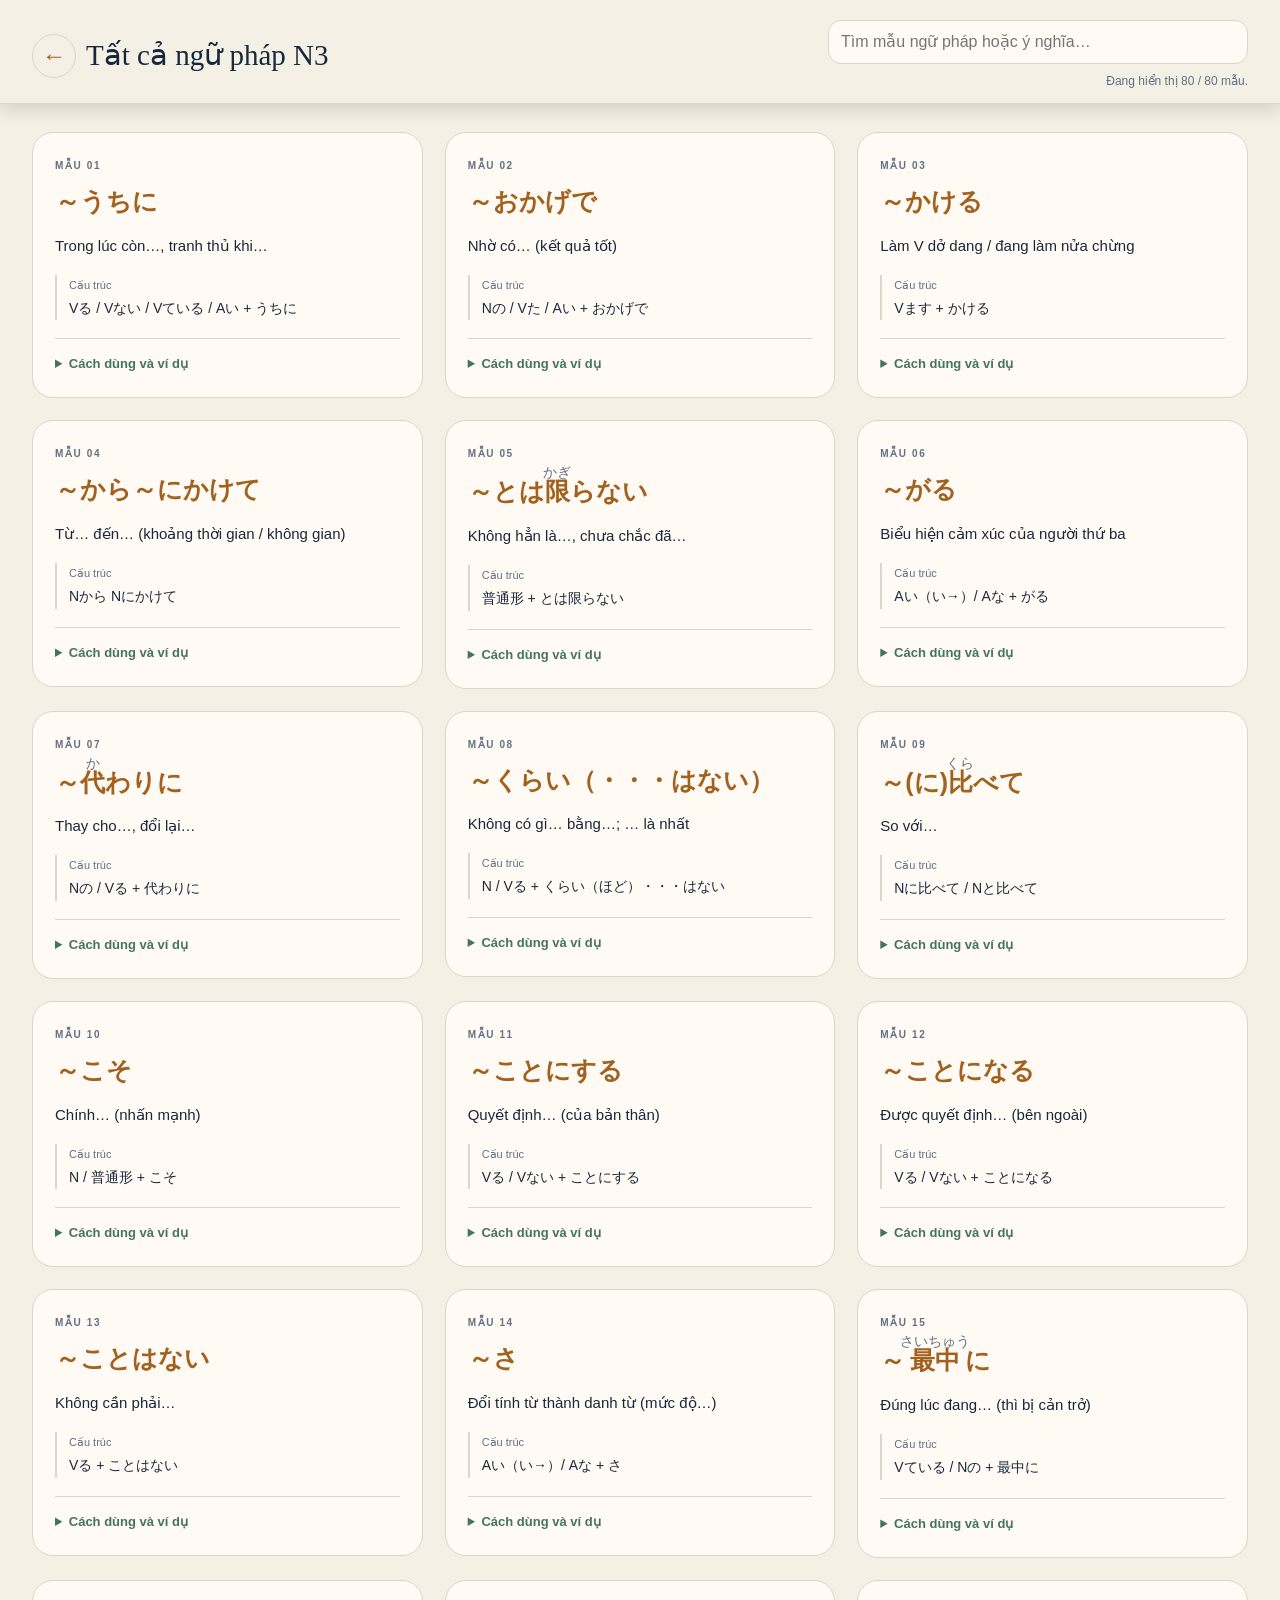
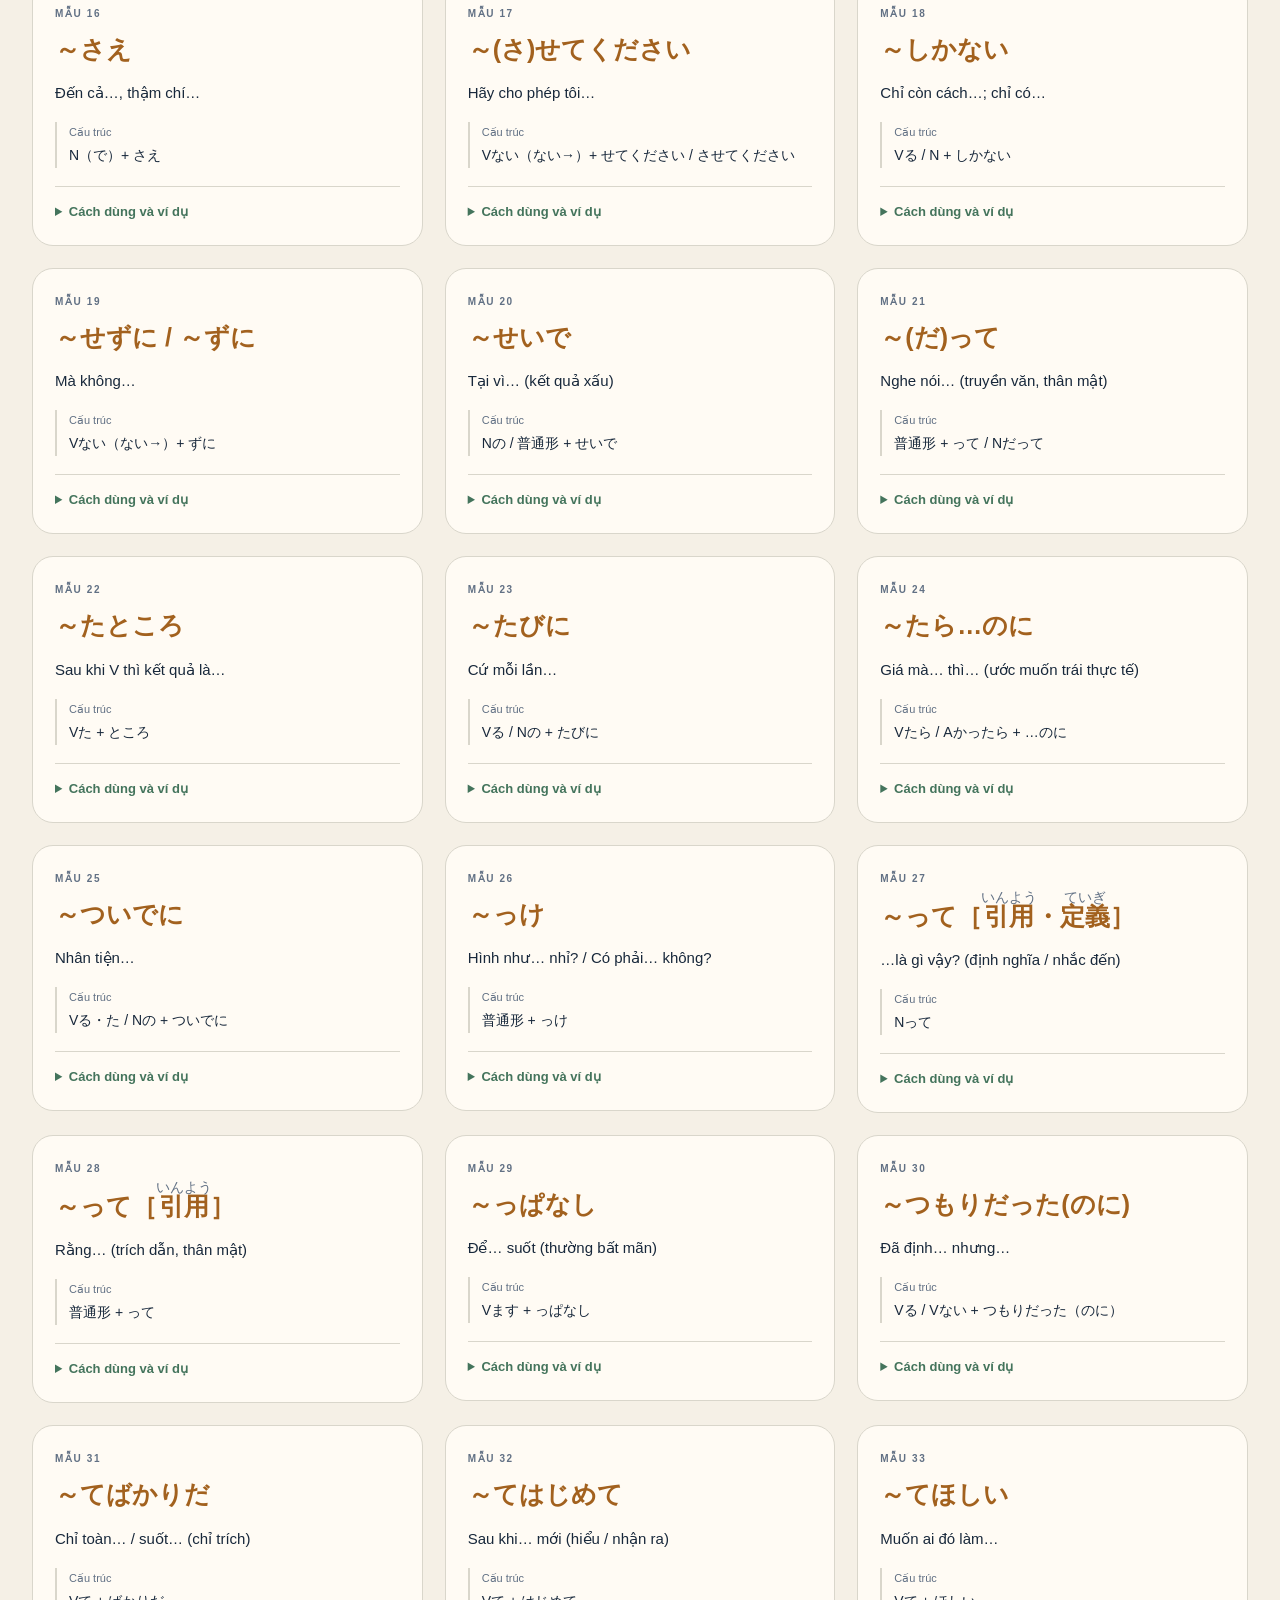
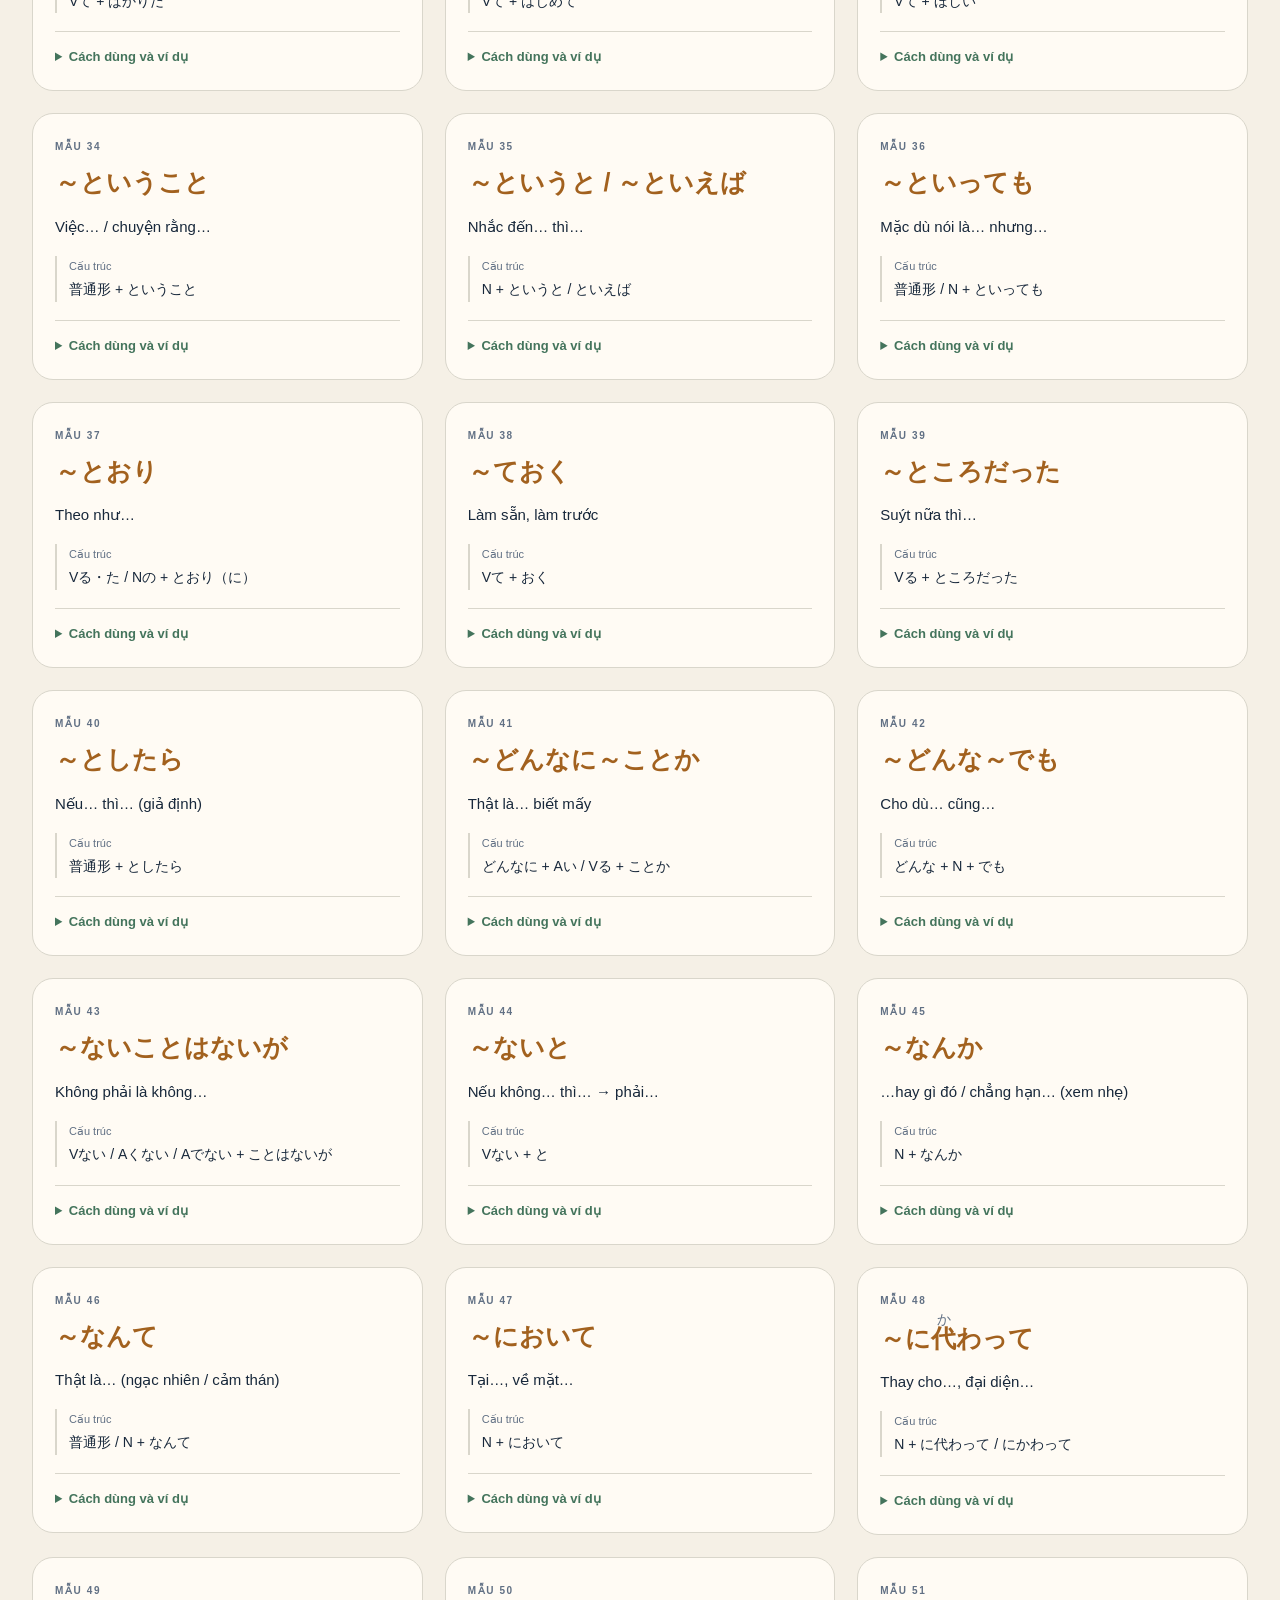
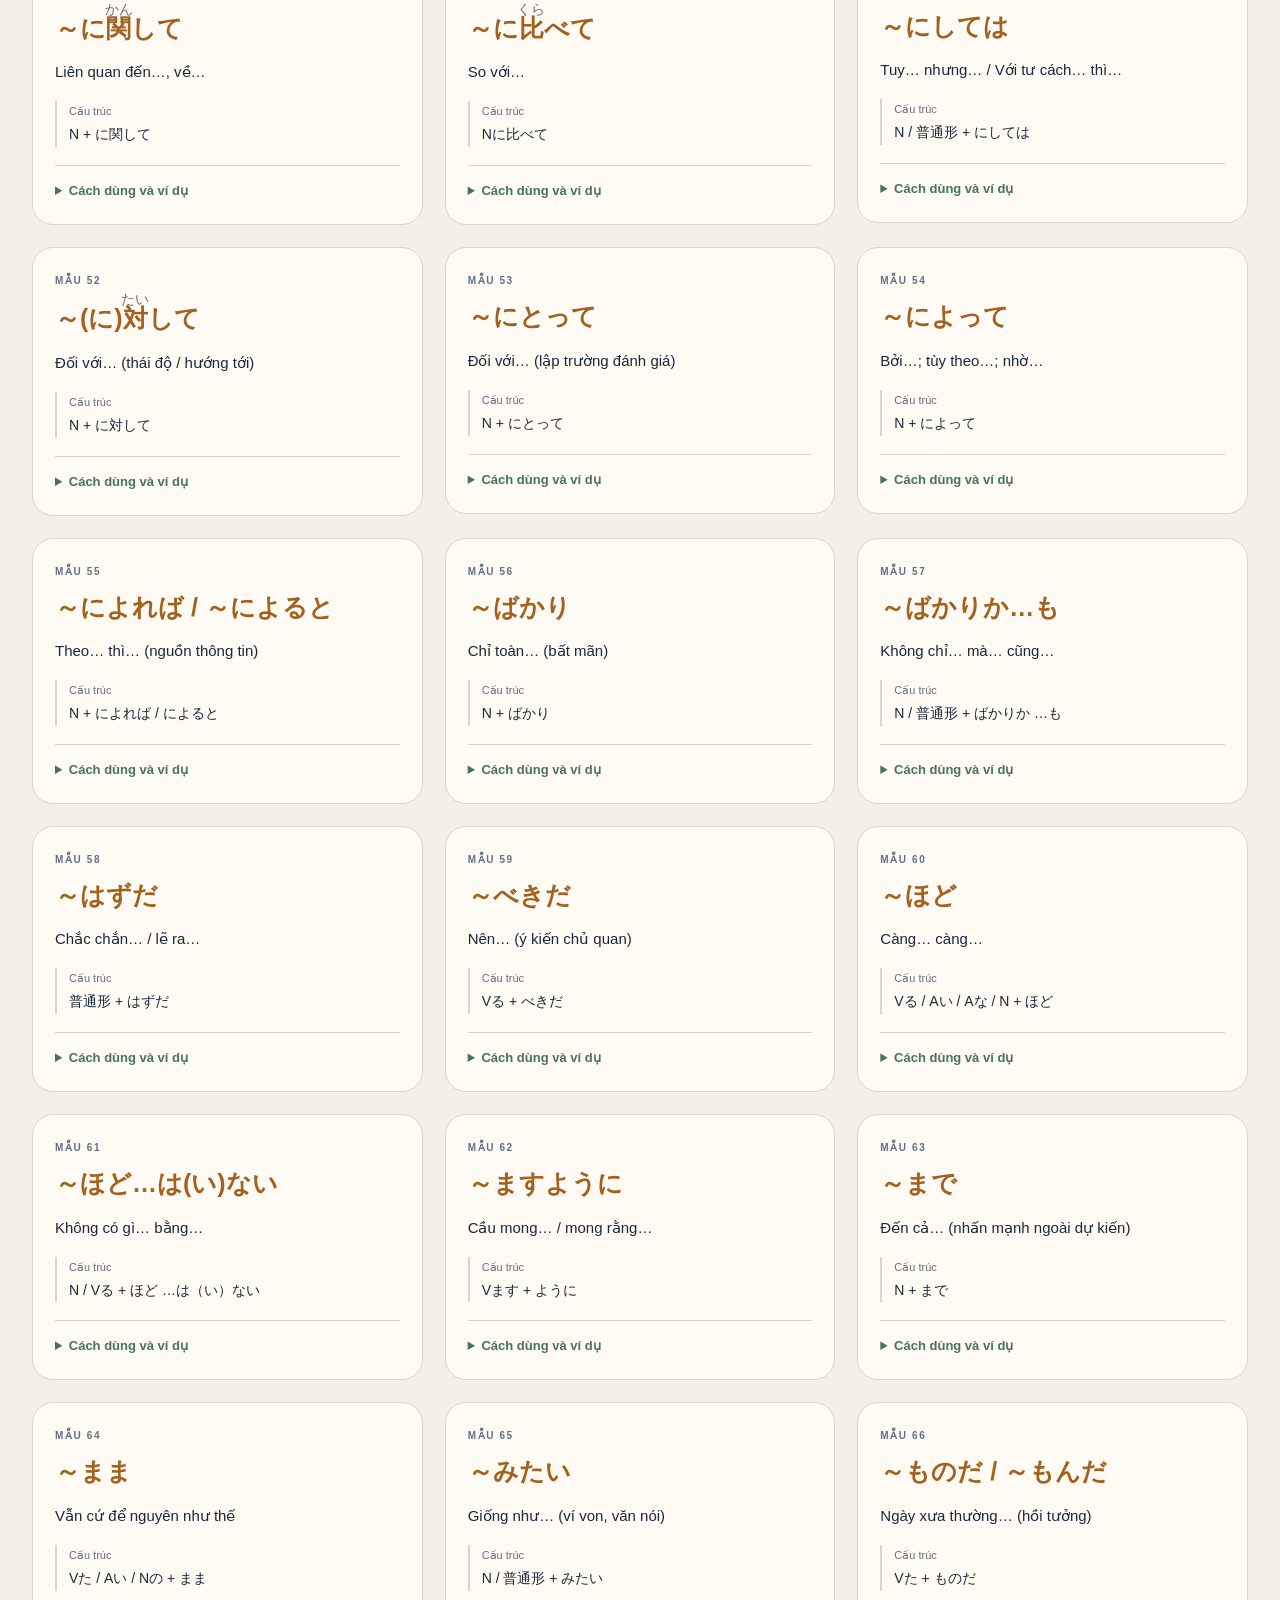
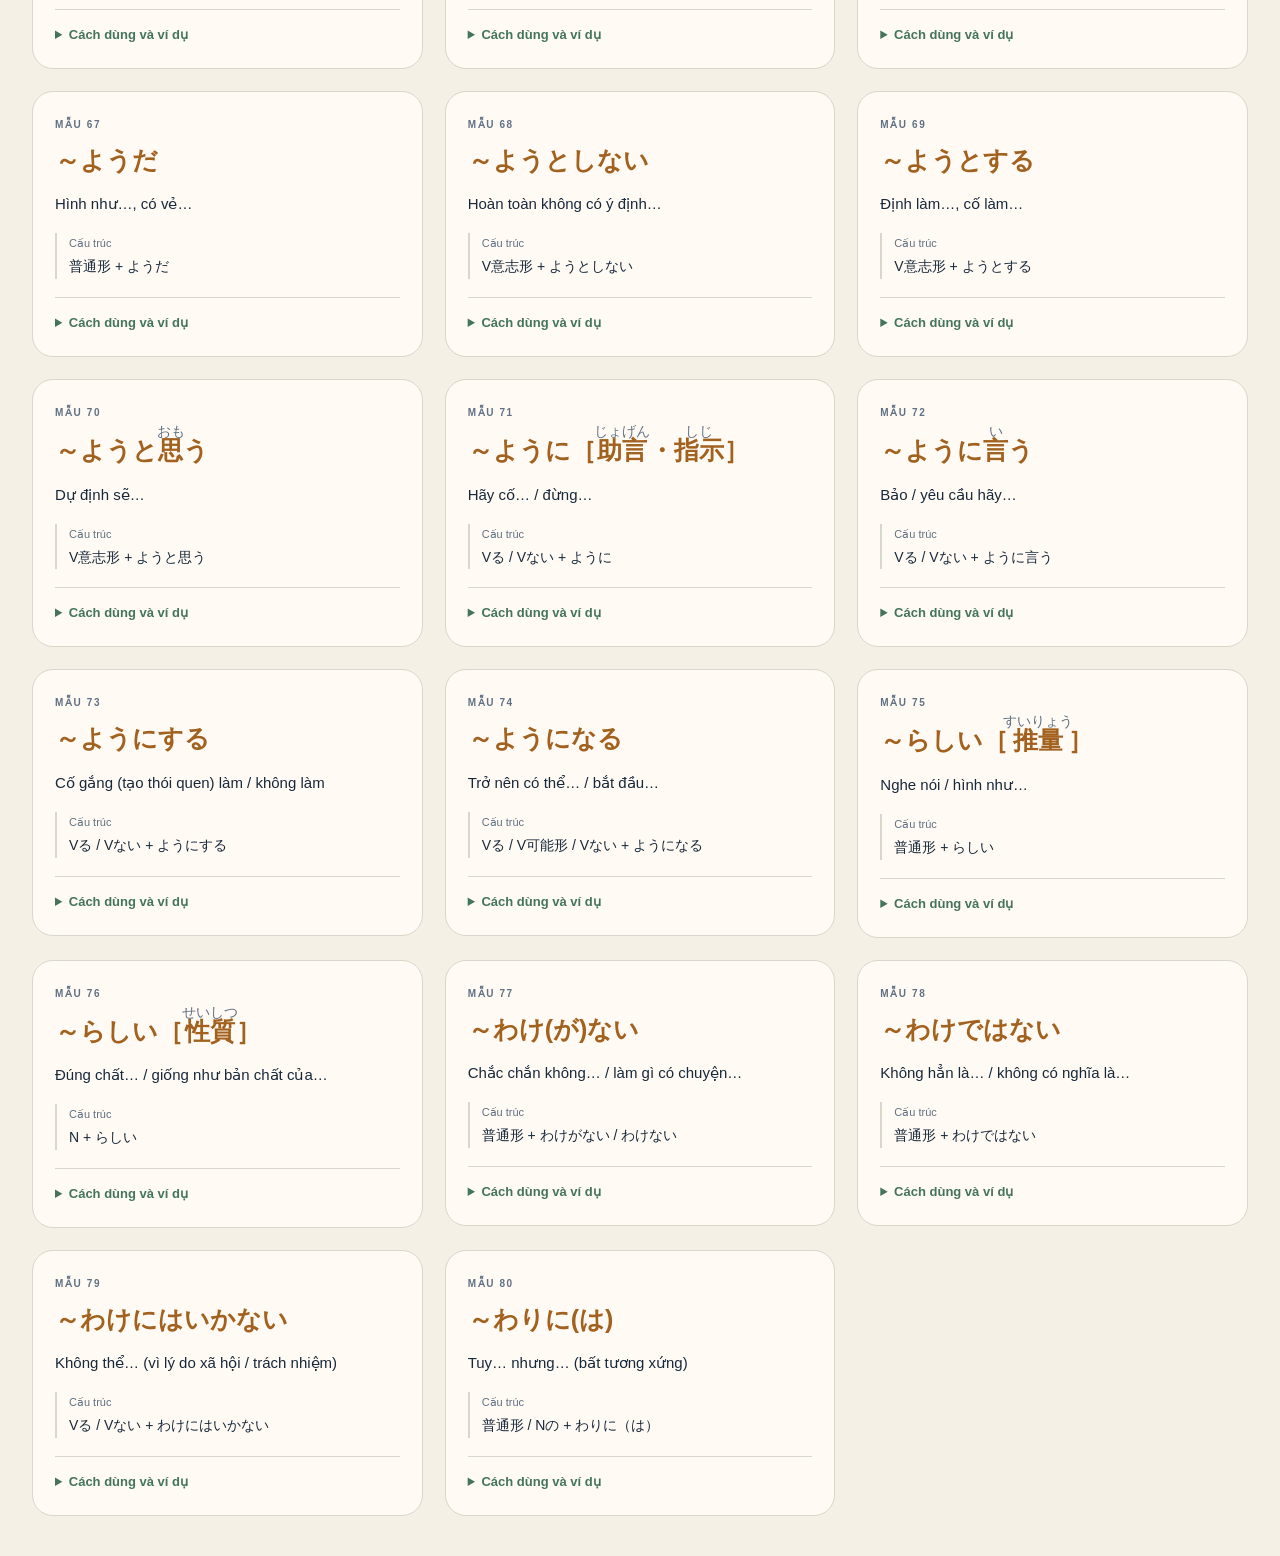
==== commit 7d72e641: "Harden study reliability: data v10, storage, keyboard, SW, CI. Sync pack v10 (Kanji 420), align ruby" ====
--- a/grammar.html
+++ b/grammar.html
@@ -12,6 +12,7 @@
     @media(prefers-color-scheme:light){:root{color-scheme:light;--bg:#f5f0e6;--card:#fffbf4;--line:#d9d6cb;--text:#18283b;--muted:#617084;--accent:#a2611e;--green:#44745c}}
   </style>
   <script type="module" src="./grammar.js"></script>
+  <script src="./register-sw.js" defer></script>
 </head>
 <body class="grammar-library-page"><main id="library-grammar">
   <header class="library-toolbar">
--- a/grammar.css
+++ b/grammar.css
@@ -1 +1,17 @@
-.grammar-panel{margin-top:36px}.grammar-heading{font-family:Georgia,"Times New Roman",serif;font-size:29px;font-weight:400;line-height:1.2;margin:10px 0 12px}.grammar-status{font-size:13px;color:var(--muted);line-height:1.6;margin:0 0 19px}.grammar-list{display:grid;gap:16px}.grammar-card{min-width:0;padding:22px;border:1px solid var(--line);border-radius:21px;background:var(--card);overflow-wrap:anywhere}.grammar-number{font-size:10px;letter-spacing:.16em;color:var(--muted);font-weight:750}.grammar-pattern{font-size:25px;line-height:1.5;color:var(--accent);font-weight:700;margin:5px 0 8px}.grammar-meaning{font-size:15px;line-height:1.6;margin:0 0 17px;color:var(--text)}.grammar-structure{border-left:2px solid var(--line);padding-left:12px}.grammar-structure>span{color:var(--muted);font-size:11px}.grammar-structure p{font-size:14px;line-height:1.7;margin:4px 0 0;white-space:pre-wrap;color:var(--text)}.grammar-details{margin-top:18px;border-top:1px solid var(--line);padding-top:13px}.grammar-details summary{cursor:pointer;color:var(--green);font-weight:650;font-size:13px;padding:4px 0}.grammar-details summary:focus-visible{outline:2px solid var(--accent);outline-offset:4px;border-radius:3px}.grammar-detail-content{font-size:14px;line-height:1.75;color:var(--text)}.grammar-detail-content p{margin:13px 0;white-space:pre-wrap}.grammar-example{border-radius:12px;background:var(--bg);padding:4px 14px}.grammar-example-jp{font-size:17px}.grammar-example .grammar-hira{color:var(--muted);font-size:13px}.grammar-note{color:var(--muted)}.grammar-retry{border:1px solid var(--line);border-radius:12px;background:var(--card);color:var(--text);font:inherit;padding:12px 18px;cursor:pointer}.grammar-library-page{margin:0;background:var(--bg);color:var(--text);font-family:ui-sans-serif,-apple-system,BlinkMacSystemFont,"Segoe UI",sans-serif}.grammar-library-page *{box-sizing:border-box}.grammar-library-page main{max-width:640px;margin:auto;padding:0 22px calc(40px + env(safe-area-inset-bottom))}.grammar-library-page .back{color:var(--accent);text-decoration:none;font-size:14px;display:inline-block;padding:8px 0}.grammar-library-page .library-toolbar{position:sticky;top:0;z-index:30;background:var(--bg);margin:0 -22px 20px;padding:calc(10px + env(safe-area-inset-top)) 22px 12px;border-bottom:1px solid var(--line);box-shadow:0 6px 18px #0002}.library-toolbar-row{display:flex;align-items:center;gap:10px;min-height:44px;margin-bottom:12px}.grammar-library-page .library-toolbar .back{display:grid;place-items:center;min-width:44px;min-height:44px;font-size:24px;padding:0;border:1px solid var(--line);border-radius:50%}.grammar-library-page .library-toolbar h1{font-size:23px;line-height:1.3;margin:0}.library-toolbar .grammar-search-label{position:absolute;width:1px;height:1px;padding:0;margin:-1px;overflow:hidden;clip-path:inset(50%);white-space:nowrap}.library-toolbar .grammar-search{margin-bottom:0;padding:12px}.library-toolbar .grammar-status{margin:8px 0 0;font-size:12px}.grammar-library-page .grammar-card{scroll-margin-top:calc(160px + env(safe-area-inset-top))}.grammar-library-page h1{font-family:Georgia,"Times New Roman",serif;font-size:39px;font-weight:400;line-height:1.15;margin:10px 0 13px}.grammar-search-label{display:block;color:var(--muted);font-size:13px;margin-bottom:9px}.grammar-search{width:100%;font:inherit;font-size:16px;border:1px solid var(--line);border-radius:13px;background:var(--card);color:var(--text);padding:14px;margin:0 0 17px}.grammar-search:focus{outline:2px solid var(--accent);outline-offset:2px}.grammar-library-page [hidden]{display:none!important}
+.grammar-panel{margin-top:36px}.grammar-heading{font-family:Georgia,"Times New Roman",serif;font-size:29px;font-weight:400;line-height:1.2;margin:10px 0 12px}.grammar-status{font-size:13px;color:var(--muted);line-height:1.6;margin:0 0 19px}.grammar-list{display:grid;gap:16px}.grammar-card{min-width:0;padding:22px;border:1px solid var(--line);border-radius:21px;background:var(--card);overflow-wrap:anywhere}.grammar-number{font-size:10px;letter-spacing:.16em;color:var(--muted);font-weight:750}.grammar-pattern{font-size:25px;line-height:1.9;color:var(--accent);font-weight:700;margin:5px 0 8px}.grammar-meaning{font-size:15px;line-height:1.6;margin:0 0 17px;color:var(--text)}.grammar-structure{border-left:2px solid var(--line);padding-left:12px}.grammar-structure>span{color:var(--muted);font-size:11px}.grammar-structure p{font-size:14px;line-height:1.7;margin:4px 0 0;white-space:pre-wrap;color:var(--text)}.grammar-details{margin-top:18px;border-top:1px solid var(--line);padding-top:13px}.grammar-details summary{cursor:pointer;color:var(--green);font-weight:650;font-size:13px;padding:4px 0}.grammar-details summary:focus-visible{outline:2px solid var(--accent);outline-offset:4px;border-radius:3px}.grammar-detail-content{font-size:14px;line-height:1.75;color:var(--text)}.grammar-detail-content p{margin:13px 0;white-space:pre-wrap}.grammar-example{border-radius:12px;background:var(--bg);padding:4px 14px}.grammar-example-jp{font-size:18px;line-height:2.7}.grammar-pattern ruby,.grammar-example-jp ruby{ruby-position:over;ruby-align:center}.grammar-pattern rt,.grammar-example-jp rt{font-size:.55em;font-weight:400;line-height:1.2;letter-spacing:0;color:var(--muted)}.grammar-note{color:var(--muted)}.grammar-retry{border:1px solid var(--line);border-radius:12px;background:var(--card);color:var(--text);font:inherit;padding:12px 18px;cursor:pointer}.grammar-library-page{margin:0;background:var(--bg);color:var(--text);font-family:ui-sans-serif,-apple-system,BlinkMacSystemFont,"Segoe UI",sans-serif}.grammar-library-page *{box-sizing:border-box}.grammar-library-page main{max-width:640px;margin:auto;padding:0 22px calc(40px + env(safe-area-inset-bottom))}.grammar-library-page .back{color:var(--accent);text-decoration:none;font-size:14px;display:inline-block;padding:8px 0}.grammar-library-page .library-toolbar{position:sticky;top:0;z-index:30;background:var(--bg);margin:0 -22px 20px;padding:calc(10px + env(safe-area-inset-top)) 22px 12px;border-bottom:1px solid var(--line);box-shadow:0 6px 18px #0002}.library-toolbar-row{display:flex;align-items:center;gap:10px;min-height:44px;margin-bottom:12px}.grammar-library-page .library-toolbar .back{display:grid;place-items:center;min-width:44px;min-height:44px;font-size:24px;padding:0;border:1px solid var(--line);border-radius:50%}.grammar-library-page .library-toolbar h1{font-size:23px;line-height:1.3;margin:0}.library-toolbar .grammar-search-label{position:absolute;width:1px;height:1px;padding:0;margin:-1px;overflow:hidden;clip-path:inset(50%);white-space:nowrap}.library-toolbar .grammar-search{margin-bottom:0;padding:12px}.library-toolbar .grammar-status{margin:8px 0 0;font-size:12px}.grammar-library-page .grammar-card{scroll-margin-top:calc(160px + env(safe-area-inset-top))}.grammar-library-page h1{font-family:Georgia,"Times New Roman",serif;font-size:39px;font-weight:400;line-height:1.15;margin:10px 0 13px}.grammar-search-label{display:block;color:var(--muted);font-size:13px;margin-bottom:9px}.grammar-search{width:100%;font:inherit;font-size:16px;border:1px solid var(--line);border-radius:13px;background:var(--card);color:var(--text);padding:14px;margin:0 0 17px}.grammar-search:focus{outline:2px solid var(--accent);outline-offset:2px}.grammar-library-page [hidden]{display:none!important}
+
+@media(min-width:768px){
+  .grammar-library-page main{max-width:1000px;padding-left:32px;padding-right:32px}
+  .grammar-library-page .grammar-list{grid-template-columns:repeat(2,minmax(0,1fr));align-items:start;gap:22px}
+  .grammar-library-page .library-toolbar{display:grid;grid-template-columns:minmax(0,1fr) minmax(260px,360px);column-gap:24px;row-gap:0;align-items:center;margin:0 -32px 28px;padding:20px 32px 12px}
+  .library-toolbar-row{grid-column:1;grid-row:1 / span 2;margin:0}
+  .library-toolbar .grammar-search{grid-column:2;grid-row:1}
+  .library-toolbar .grammar-status{grid-column:2;grid-row:2;text-align:right}
+  .grammar-library-page .grammar-card{scroll-margin-top:120px}
+}
+@media(min-width:1100px){
+  .grammar-library-page main{max-width:1280px}
+  .grammar-library-page .grammar-list{grid-template-columns:repeat(3,minmax(0,1fr))}
+  .grammar-library-page .library-toolbar{grid-template-columns:minmax(0,1fr) minmax(320px,420px)}
+  .grammar-library-page .library-toolbar h1{font-size:29px}
+}
